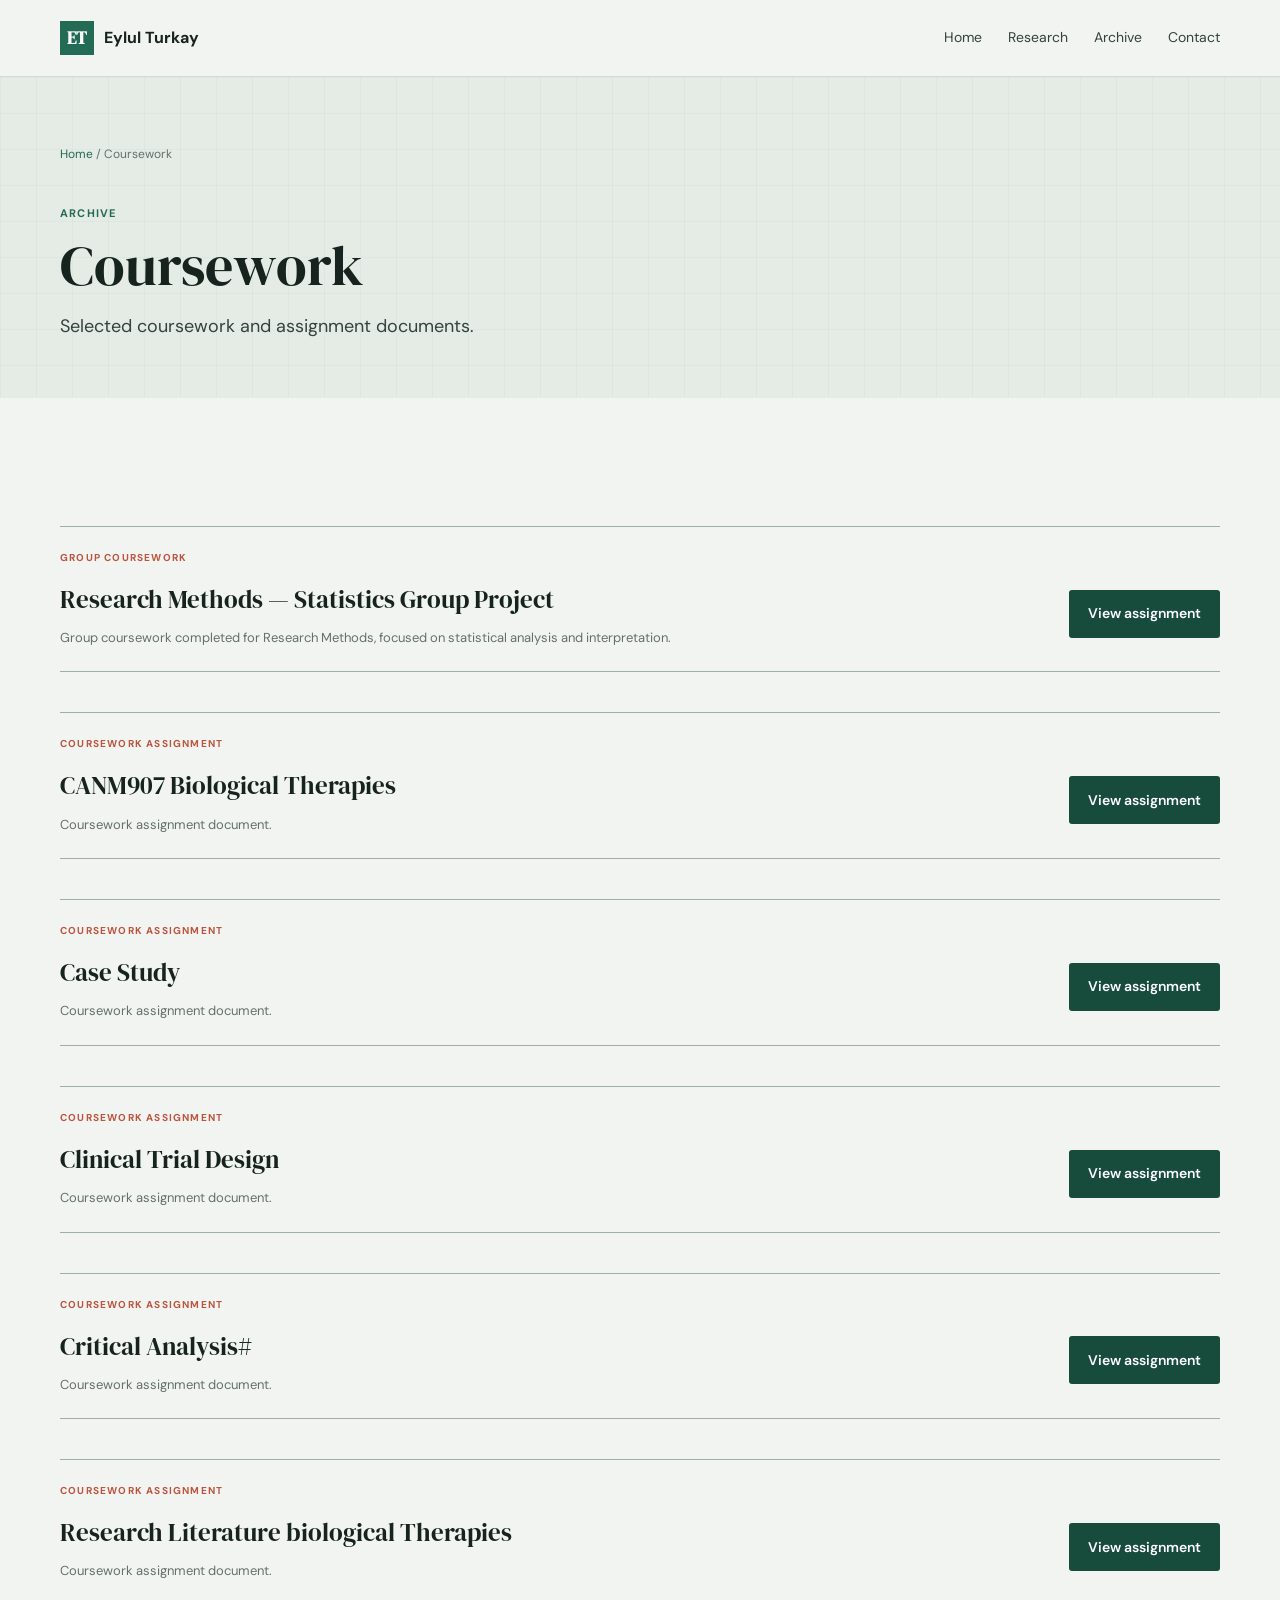
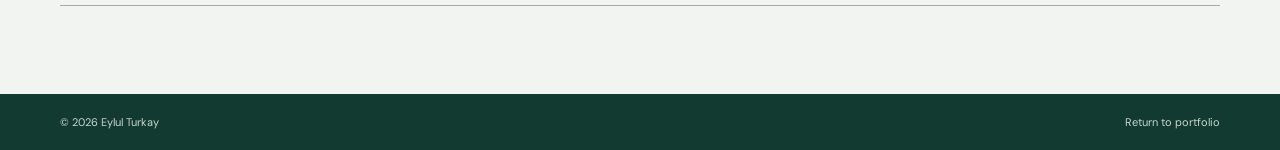
==== archive.html @ 5be45c77 "Add archive page and research methods coursework" ====
<!DOCTYPE html>
<html lang="en">
<head>
	<meta charset="UTF-8" />
	<meta name="viewport" content="width=device-width, initial-scale=1.0" />
	<meta name="description" content="Coursework archive for Eylul Turkay." />
	<meta name="theme-color" content="#edf2ee" />
	<title>Coursework Archive | Eylul Turkay</title>

	<link rel="preconnect" href="https://fonts.googleapis.com" />
	<link rel="preconnect" href="https://fonts.gstatic.com" crossorigin />
	<link
		href="https://fonts.googleapis.com/css2?family=DM+Sans:wght@400;500;600;700&family=DM+Serif+Display&display=swap"
		rel="stylesheet"
	/>

	<link rel="stylesheet" href="styles.css" />
</head>

<body>
	<header class="site-header">
		<div class="container nav-wrapper">
			<a class="brand" href="index.html#top"><span class="brand-mark" aria-hidden="true">ET</span><span>Eylul Turkay</span></a>

			<button class="menu-toggle" id="menuToggle" aria-label="Open navigation" aria-expanded="false" aria-controls="mainNav">
				<span></span>
				<span></span>
				<span></span>
			</button>

			<nav class="nav" id="mainNav" aria-label="Main navigation">
				<a href="index.html#top">Home</a>
				<a href="index.html#research">Research</a>
				<a href="archive.html" aria-current="page">Archive</a>
				<a href="index.html#contact">Contact</a>
			</nav>
		</div>
	</header>

	<main id="top">
		<section class="detail-hero">
			<div class="container">
				<p class="breadcrumb"><a href="index.html">Home</a> / Coursework</p>
				<p class="section-label">ARCHIVE</p>
				<h1>Coursework</h1>
				<p class="detail-lead">Selected coursework and assignment documents.</p>
			</div>
		</section>

		<section class="section" aria-label="Coursework assignments">
			<div class="container">
				<article class="publication-entry">
					<p class="publication-type">GROUP COURSEWORK</p>
					<div class="publication-detail">
						<div>
							<h3>Research Methods — Statistics Group Project</h3>
							<p>Group coursework completed for Research Methods, focused on statistical analysis and interpretation.</p>
						</div>
						<a class="button button-primary" href="files/assignments/_CANM937_137%20(DL)%20Research%20Methods.%20Statistics%20Project%20Group.docx">View assignment</a>
					</div>
				</article>

				<article class="publication-entry">
					<p class="publication-type">COURSEWORK ASSIGNMENT</p>
					<div class="publication-detail">
						<div>
							<h3>CANM907 Biological Therapies</h3>
							<p>Coursework assignment document.</p>
						</div>
						<a class="button button-primary" href="files/assignments/CANM907Biological%20Therapies.docx">View assignment</a>
					</div>
				</article>

				<article class="publication-entry">
					<p class="publication-type">COURSEWORK ASSIGNMENT</p>
					<div class="publication-detail">
						<div>
							<h3>Case Study</h3>
							<p>Coursework assignment document.</p>
						</div>
						<a class="button button-primary" href="files/assignments/Case%20Study.docx">View assignment</a>
					</div>
				</article>

				<article class="publication-entry">
					<p class="publication-type">COURSEWORK ASSIGNMENT</p>
					<div class="publication-detail">
						<div>
							<h3>Clinical Trial Design</h3>
							<p>Coursework assignment document.</p>
						</div>
						<a class="button button-primary" href="files/assignments/Clinical%20Trial%20Design.docx">View assignment</a>
					</div>
				</article>

				<article class="publication-entry">
					<p class="publication-type">COURSEWORK ASSIGNMENT</p>
					<div class="publication-detail">
						<div>
							<h3>Critical Analysis#</h3>
							<p>Coursework assignment document.</p>
						</div>
						<a class="button button-primary" href="files/assignments/Critical%20Analysis%23.docx">View assignment</a>
					</div>
				</article>

				<article class="publication-entry">
					<p class="publication-type">COURSEWORK ASSIGNMENT</p>
					<div class="publication-detail">
						<div>
							<h3>Research Literature biological Therapies</h3>
							<p>Coursework assignment document.</p>
						</div>
						<a class="button button-primary" href="files/assignments/Research%20Literature%20biological%20Therapies.docx">View assignment</a>
					</div>
				</article>
			</div>
		</section>
	</main>

	<footer class="footer">
		<div class="container footer-inner">
			<span>© <span id="year"></span> Eylul Turkay</span>
			<span><a href="index.html">Return to portfolio</a></span>
		</div>
	</footer>

	<script src="script.js"></script>
</body>
</html>
---- styles.css ----
:root {
	--paper: #f1f4f0;
	--paper-deep: #e5ebe5;
	--white: #fbfcf9;
	--ink: #17231f;
	--ink-soft: #34433d;
	--muted: #64716b;
	--line: #d4ddd5;
	--green: #236b55;
	--green-dark: #174c3d;
	--green-pale: #e0eee7;
	--coral: #bd543f;
	--max-width: 1160px;
}

* { box-sizing: border-box; }
html { scroll-behavior: smooth; scroll-padding-top: 88px; }
body {
	margin: 0;
	background: var(--paper);
	color: var(--ink);
	font-family: "DM Sans", sans-serif;
	font-size: 16px;
	line-height: 1.65;
}
a { color: inherit; text-decoration: none; }
button, a { -webkit-tap-highlight-color: transparent; }
button:focus-visible, a:focus-visible { outline: 3px solid var(--coral); outline-offset: 4px; }
.container { width: min(var(--max-width), calc(100% - 48px)); margin: 0 auto; }

.site-header {
	position: sticky;
	top: 0;
	z-index: 10;
	background: rgba(241, 244, 240, 0.96);
	border-bottom: 1px solid var(--line);
}
.nav-wrapper { min-height: 76px; display: flex; align-items: center; justify-content: space-between; gap: 32px; }
.brand { display: inline-flex; align-items: center; gap: 10px; font-weight: 700; letter-spacing: 0; }
.brand-mark { display: grid; width: 34px; aspect-ratio: 1; place-items: center; background: var(--green); color: var(--white); font-family: "DM Serif Display", serif; font-size: 17px; }
.nav { display: flex; align-items: center; gap: 26px; }
.nav a { color: var(--ink-soft); font-size: 14px; transition: color 160ms ease; }
.nav a:hover { color: var(--green); }
.menu-toggle { display: none; }

.hero {
	position: relative;
	overflow: hidden;
	background-color: var(--paper-deep);
	background-image: linear-gradient(rgba(35, 107, 85, 0.045) 1px, transparent 1px), linear-gradient(90deg, rgba(35, 107, 85, 0.045) 1px, transparent 1px);
	background-size: 36px 36px;
	border-bottom: 1px solid var(--line);
}
.hero-layout { min-height: 590px; display: grid; grid-template-columns: minmax(0, 1.05fr) minmax(360px, 0.95fr); align-items: center; gap: 64px; padding-top: 72px; padding-bottom: 72px; }
.eyebrow, .section-label, .project-type, .experience-kicker, .publication-type {
	margin: 0;
	color: var(--green);
	font-size: 11px;
	font-weight: 700;
	letter-spacing: 1.2px;
	line-height: 1.5;
}
.eyebrow span { color: var(--coral); padding: 0 4px; }
.hero h1, .section h2, .detail-hero h1 {
	font-family: "DM Serif Display", Georgia, serif;
	font-weight: 400;
	letter-spacing: 0;
	line-height: 1.05;
}
.hero h1 { max-width: 640px; margin: 22px 0 20px; font-size: 64px; }
.hero h1 em { color: var(--green); font-style: normal; }
.hero-text { max-width: 560px; margin: 0; color: var(--ink-soft); font-size: 18px; line-height: 1.6; }
.hero-actions { display: flex; flex-wrap: wrap; gap: 12px; margin-top: 30px; }
.button { min-height: 48px; display: inline-flex; align-items: center; justify-content: center; gap: 12px; padding: 0 18px; border: 1px solid transparent; border-radius: 3px; font-size: 14px; font-weight: 600; transition: background 160ms ease, color 160ms ease, border-color 160ms ease; }
.button-primary { background: var(--green-dark); color: white; }
.button-primary:hover { background: var(--green); }
.button-outline { border-color: #aab8ae; background: rgba(251, 252, 249, 0.45); }
.button-outline:hover { border-color: var(--green); color: var(--green); }
.hero-note { max-width: 470px; margin: 22px 0 0; color: var(--muted); font-size: 12px; }

.trajectory-figure { align-self: center; margin: 0; padding: 24px 24px 18px; background: rgba(251, 252, 249, 0.78); border: 1px solid #cbd7ce; }
.figure-heading { display: flex; justify-content: space-between; gap: 16px; color: var(--muted); font-size: 10px; font-weight: 700; letter-spacing: 1px; }
.figure-number { color: var(--coral); }
.trajectory-track { position: relative; display: grid; grid-template-columns: repeat(4, minmax(0, 1fr)); gap: 8px; margin: 58px 0 42px; }
.trajectory-track::before { position: absolute; top: 13px; right: 8%; left: 8%; height: 1px; background: #aabbb0; content: ""; }
.trajectory-step { position: relative; display: flex; flex-direction: column; align-items: center; gap: 12px; text-align: center; }
.step-marker { z-index: 1; display: grid; width: 28px; aspect-ratio: 1; place-items: center; border: 1px solid #90a599; border-radius: 50%; background: var(--white); color: var(--ink-soft); font-size: 9px; font-weight: 700; }
.trajectory-step-emphasis .step-marker { border-color: var(--coral); background: var(--coral); color: white; box-shadow: 0 0 0 6px rgba(189, 84, 63, 0.12); }
.step-name { color: var(--ink-soft); font-size: 11px; font-weight: 600; }
.pressure-band { display: grid; grid-template-columns: auto 1fr; align-items: center; gap: 12px; padding-top: 15px; border-top: 1px solid var(--line); }
.pressure-band > span:first-child { color: var(--coral); font-size: 9px; font-weight: 700; letter-spacing: 0.8px; }
.pressure-line { position: relative; height: 1px; background: var(--coral); }
.pressure-line::after { position: absolute; top: -3px; right: 0; width: 7px; height: 7px; border-radius: 50%; background: var(--coral); content: ""; }
.pressure-state { grid-column: 2; justify-self: end; color: var(--muted); font-size: 11px; }
.trajectory-figure figcaption { margin-top: 16px; color: var(--muted); font-size: 11px; }

.section { padding: 88px 0; }
.section-alt { background: var(--paper-deep); }
.two-column { display: grid; grid-template-columns: minmax(0, 0.9fr) minmax(0, 1.1fr); gap: 88px; align-items: start; }
.section h2 { max-width: 680px; margin: 14px 0 0; font-size: 44px; }
.section-copy { color: var(--ink-soft); font-size: 15px; }
.section-copy p { margin: 0 0 16px; }
.section-heading { display: flex; align-items: end; justify-content: space-between; gap: 32px; }
.section-heading h2 { max-width: 600px; }
.section-intro { max-width: 370px; margin: 0 0 5px; color: var(--muted); font-size: 14px; }

.project-section { background: var(--ink); color: var(--white); }
.project-section .section-label { color: #95c8af; }
.project-section .section-intro { color: #b1bdb6; }
.project-grid { display: grid; grid-template-columns: repeat(2, minmax(0, 1fr)); gap: 1px; margin-top: 42px; background: #3a4943; border: 1px solid #3a4943; }
.project-card { min-width: 0; padding: 28px; background: #1d2a25; }
.project-card-featured { background: #22362e; }
.project-type { display: flex; justify-content: space-between; gap: 12px; color: #a8cdb8; font-size: 10px; }
.project-type span { color: #aab8b0; white-space: nowrap; }
.project-card h3 { margin: 18px 0 10px; font-family: "DM Serif Display", Georgia, serif; font-size: 25px; font-weight: 400; line-height: 1.2; }
.project-card h3 a:hover, .text-link:hover { color: #a8d6bd; }
.project-card h3 a span { color: #9cc9b0; font-family: "DM Sans", sans-serif; font-size: 15px; }
.project-summary { min-height: 72px; margin: 0; color: #c1cbc4; font-size: 13px; line-height: 1.6; }
.tag-list { display: flex; flex-wrap: wrap; gap: 7px; margin: 18px 0 0; padding: 0; list-style: none; }
.tag-list li { padding: 4px 9px; border: 1px solid #52665a; color: #d8e2db; font-size: 10px; line-height: 1.4; }
.evidence-lines { display: grid; gap: 10px; margin-top: 20px; padding-top: 16px; border-top: 1px solid #405148; }
.evidence-lines p { display: grid; grid-template-columns: 24px 1fr; gap: 8px; margin: 0; color: #c1cbc4; font-size: 11px; line-height: 1.5; }
.evidence-lines p > span { color: #9cc9b0; font-size: 9px; font-weight: 700; }
.evidence-lines strong { color: white; }
.text-link { display: inline-flex; align-items: center; gap: 10px; margin-top: 17px; color: #a8d6bd; font-size: 12px; font-weight: 700; }

.experience-list { margin-top: 44px; border-top: 1px solid var(--line); }
.experience-item { display: grid; grid-template-columns: 42px minmax(190px, 0.8fr) minmax(0, 1.2fr); gap: 24px; align-items: start; padding: 25px 0; border-bottom: 1px solid var(--line); }
.experience-index { margin: 0; color: var(--coral); font-size: 11px; font-weight: 700; }
.experience-kicker { color: var(--muted); font-size: 9px; }
.experience-item h3 { margin: 5px 0 0; font-size: 17px; }
.experience-item > p:last-child { max-width: 520px; margin: 0; color: var(--ink-soft); font-size: 13px; }

.skills-section { background: var(--paper-deep); }
.skills-grid { display: grid; grid-template-columns: repeat(2, minmax(0, 1fr)); gap: 28px 54px; margin-top: 42px; }
.skill-block { padding-top: 16px; border-top: 1px solid #bdc9bf; }
.skill-block h3 { margin: 0; font-size: 14px; }
.skill-block .tag-list { margin-top: 12px; }
.skill-block .tag-list li { border-color: #c5d1c7; background: rgba(251, 252, 249, 0.65); color: var(--ink-soft); font-size: 11px; }

.publication-entry { margin-top: 40px; padding: 23px 0; border-top: 1px solid #9eafa3; border-bottom: 1px solid #9eafa3; }
.publication-type { color: var(--coral); font-size: 10px; }
.publication-detail { display: flex; align-items: center; justify-content: space-between; gap: 28px; margin-top: 14px; }
.publication-detail h3 { margin: 0; font-family: "DM Serif Display", Georgia, serif; font-size: 25px; font-weight: 400; }
.publication-detail p { margin: 7px 0 0; color: var(--muted); font-size: 13px; }
.publication-detail .text-link { flex-shrink: 0; margin: 0; color: var(--green); }
.publication-detail .text-link:hover { color: var(--coral); }

.contact-section { padding: 68px 0; background: var(--green-dark); color: white; }
.contact-layout { display: flex; align-items: center; justify-content: space-between; gap: 32px; }
.contact-section .section-label { color: #b0d7c2; }
.contact-section h2 { margin-top: 10px; font-size: 36px; }
.contact-links { display: flex; flex-direction: column; align-items: flex-start; gap: 8px; color: #d3e1d8; font-size: 13px; }
.contact-links a { color: white; font-weight: 700; text-decoration: underline; text-decoration-color: #89b9a0; text-underline-offset: 4px; }
.footer { padding: 19px 0; background: #123a30; color: #c7d8ce; font-size: 11px; }
.footer-inner { display: flex; justify-content: space-between; gap: 16px; }

.detail-hero { padding: 68px 0 56px; background-color: var(--paper-deep); background-image: linear-gradient(rgba(35, 107, 85, 0.04) 1px, transparent 1px), linear-gradient(90deg, rgba(35, 107, 85, 0.04) 1px, transparent 1px); background-size: 36px 36px; }
.breadcrumb { margin: 0 0 40px; color: var(--muted); font-size: 12px; }
.breadcrumb a { color: var(--green); }
.detail-hero h1 { max-width: 800px; margin: 16px 0; font-size: 56px; }
.detail-lead { max-width: 720px; margin: 0; color: var(--ink-soft); font-size: 18px; }
.detail-meta { display: flex; flex-wrap: wrap; gap: 9px 26px; margin-top: 26px; color: var(--muted); font-size: 12px; }
.detail-layout { display: grid; grid-template-columns: minmax(0, 1fr) 280px; gap: 80px; align-items: start; }
.detail-content h2 { margin: 0 0 12px; font-family: "DM Serif Display", Georgia, serif; font-size: 28px; font-weight: 400; }
.detail-content p { max-width: 700px; color: var(--ink-soft); font-size: 14px; }
.detail-content section + section { margin-top: 42px; }
.detail-content .tag-list li { border-color: #c5d1c7; background: var(--white); color: var(--ink-soft); font-size: 11px; }
.detail-sidebar { position: sticky; top: 104px; padding: 22px; background: var(--white); border: 1px solid var(--line); }
.detail-sidebar h2 { margin: 0 0 15px; font-size: 11px; color: var(--green); letter-spacing: 1px; }
.detail-sidebar dl { margin: 0; }
.detail-sidebar dt { margin-top: 13px; color: var(--muted); font-size: 10px; text-transform: uppercase; letter-spacing: 0.7px; }
.detail-sidebar dd { margin: 3px 0 0; font-size: 13px; font-weight: 600; }
.caution-note { margin-top: 14px; padding: 17px 19px; border-left: 3px solid var(--coral); background: #f8eae5; color: var(--ink-soft); font-size: 13px; }
.detail-back { display: inline-flex; margin-top: 34px; color: var(--green); font-size: 13px; font-weight: 700; }

@media (max-width: 900px) {
	.hero-layout { grid-template-columns: minmax(0, 1fr) minmax(300px, 0.85fr); gap: 32px; }
	.hero h1 { font-size: 52px; }
	.two-column { gap: 44px; }
	.detail-layout { grid-template-columns: minmax(0, 1fr) 240px; gap: 36px; }
}
@media (max-width: 720px) {
	.container { width: min(var(--max-width), calc(100% - 36px)); }
	.nav-wrapper { min-height: 66px; }
	.menu-toggle { display: flex; width: 42px; height: 42px; flex-direction: column; align-items: center; justify-content: center; gap: 5px; border: 1px solid var(--line); background: transparent; cursor: pointer; }
	.menu-toggle span { width: 17px; height: 1px; background: var(--ink); }
	.nav { position: absolute; top: 65px; right: 0; left: 0; display: none; flex-direction: column; align-items: stretch; gap: 0; padding: 8px 18px 15px; background: var(--paper); border-bottom: 1px solid var(--line); }
	.nav.active { display: flex; }
	.nav a { padding: 11px 0; border-bottom: 1px solid var(--line); }
	.nav a:last-child { border-bottom: 0; }
	.hero-layout { min-height: unset; grid-template-columns: 1fr; gap: 42px; padding-top: 58px; padding-bottom: 48px; }
	.hero h1 { max-width: 560px; margin-top: 17px; font-size: 48px; }
	.hero-text { font-size: 16px; }
	.trajectory-figure { padding: 20px 16px 15px; }
	.trajectory-track { margin: 45px 0 34px; }
	.step-name { font-size: 10px; }
	.section { padding: 64px 0; }
	.two-column { grid-template-columns: 1fr; gap: 22px; }
	.section h2 { font-size: 36px; }
	.section-heading { align-items: flex-start; flex-direction: column; gap: 13px; }
	.section-intro { max-width: 510px; }
	.project-grid { grid-template-columns: 1fr; margin-top: 30px; }
	.project-card { padding: 23px 20px; }
	.project-summary { min-height: 0; }
	.experience-item { grid-template-columns: 28px 1fr; gap: 7px 14px; }
	.experience-item > p:last-child { grid-column: 2; }
	.skills-grid { grid-template-columns: 1fr; gap: 25px; margin-top: 30px; }
	.publication-detail { align-items: flex-start; flex-direction: column; gap: 12px; }
	.contact-layout { align-items: flex-start; flex-direction: column; }
	.contact-section h2 { font-size: 31px; }
	.footer-inner { flex-direction: column; gap: 4px; }
	.detail-hero { padding: 44px 0 40px; }
	.breadcrumb { margin-bottom: 28px; }
	.detail-hero h1 { font-size: 43px; }
	.detail-lead { font-size: 16px; }
	.detail-layout { grid-template-columns: 1fr; gap: 34px; }
	.detail-sidebar { position: static; grid-row: 1; }
}
@media (max-width: 380px) {
	.hero h1 { font-size: 41px; }
	.hero-actions { align-items: stretch; flex-direction: column; }
	.button { width: 100%; }
	.trajectory-track { gap: 3px; }
	.step-name { font-size: 9px; }
}
@media (prefers-reduced-motion: reduce) {
	html { scroll-behavior: auto; }
	*, *::before, *::after { transition-duration: 0.01ms !important; animation-duration: 0.01ms !important; }
}
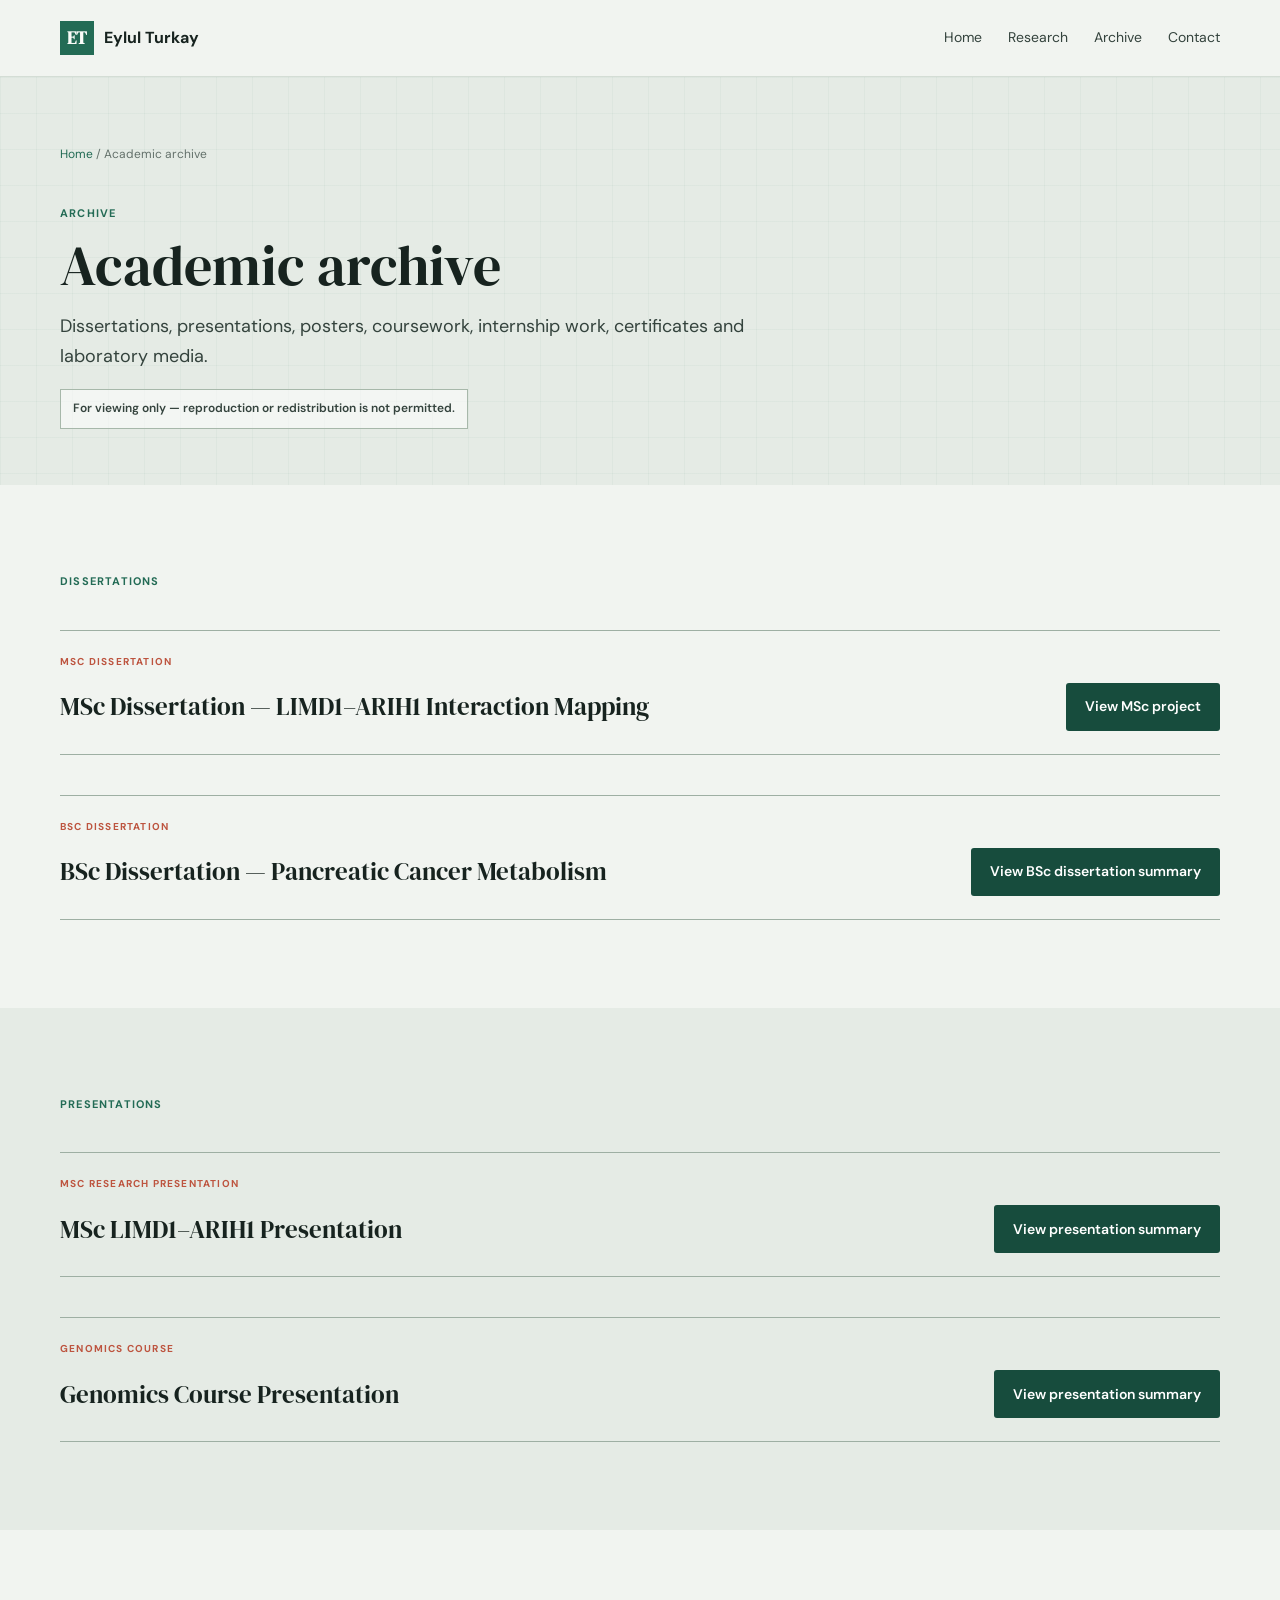
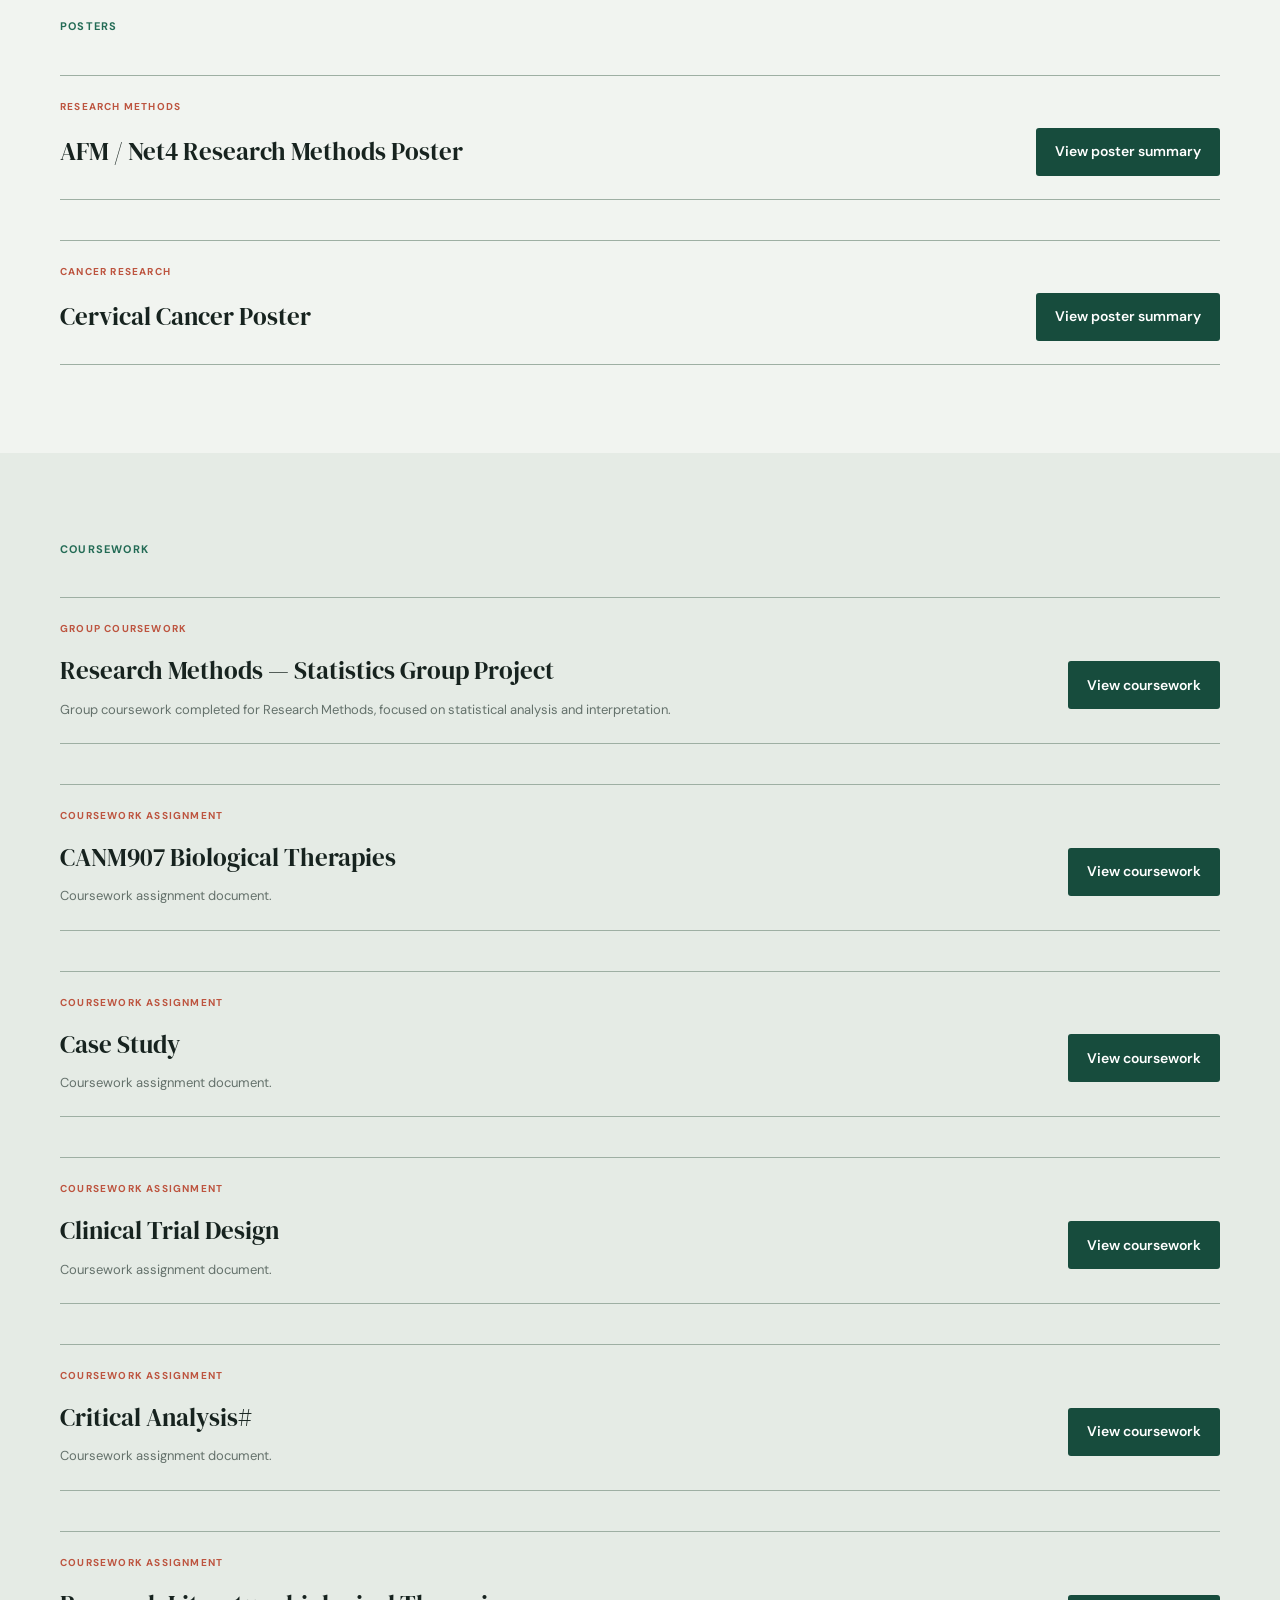
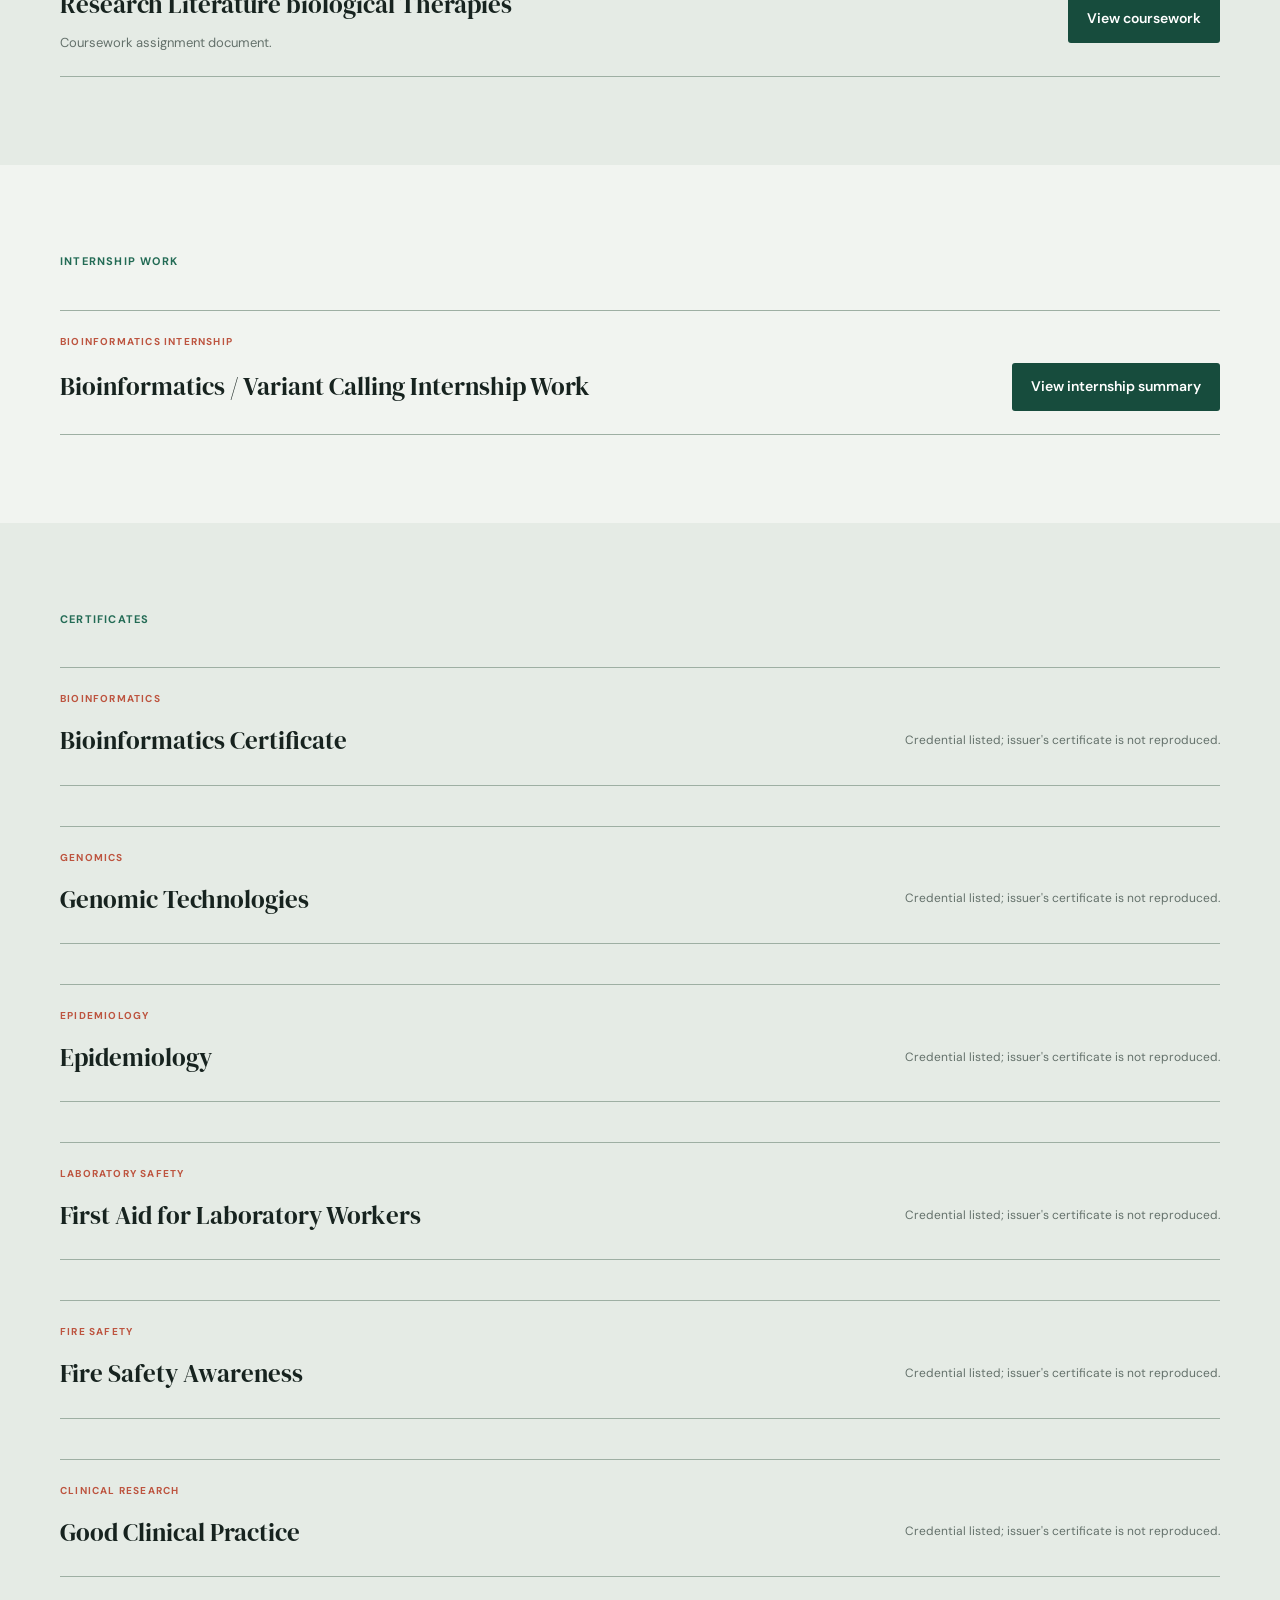
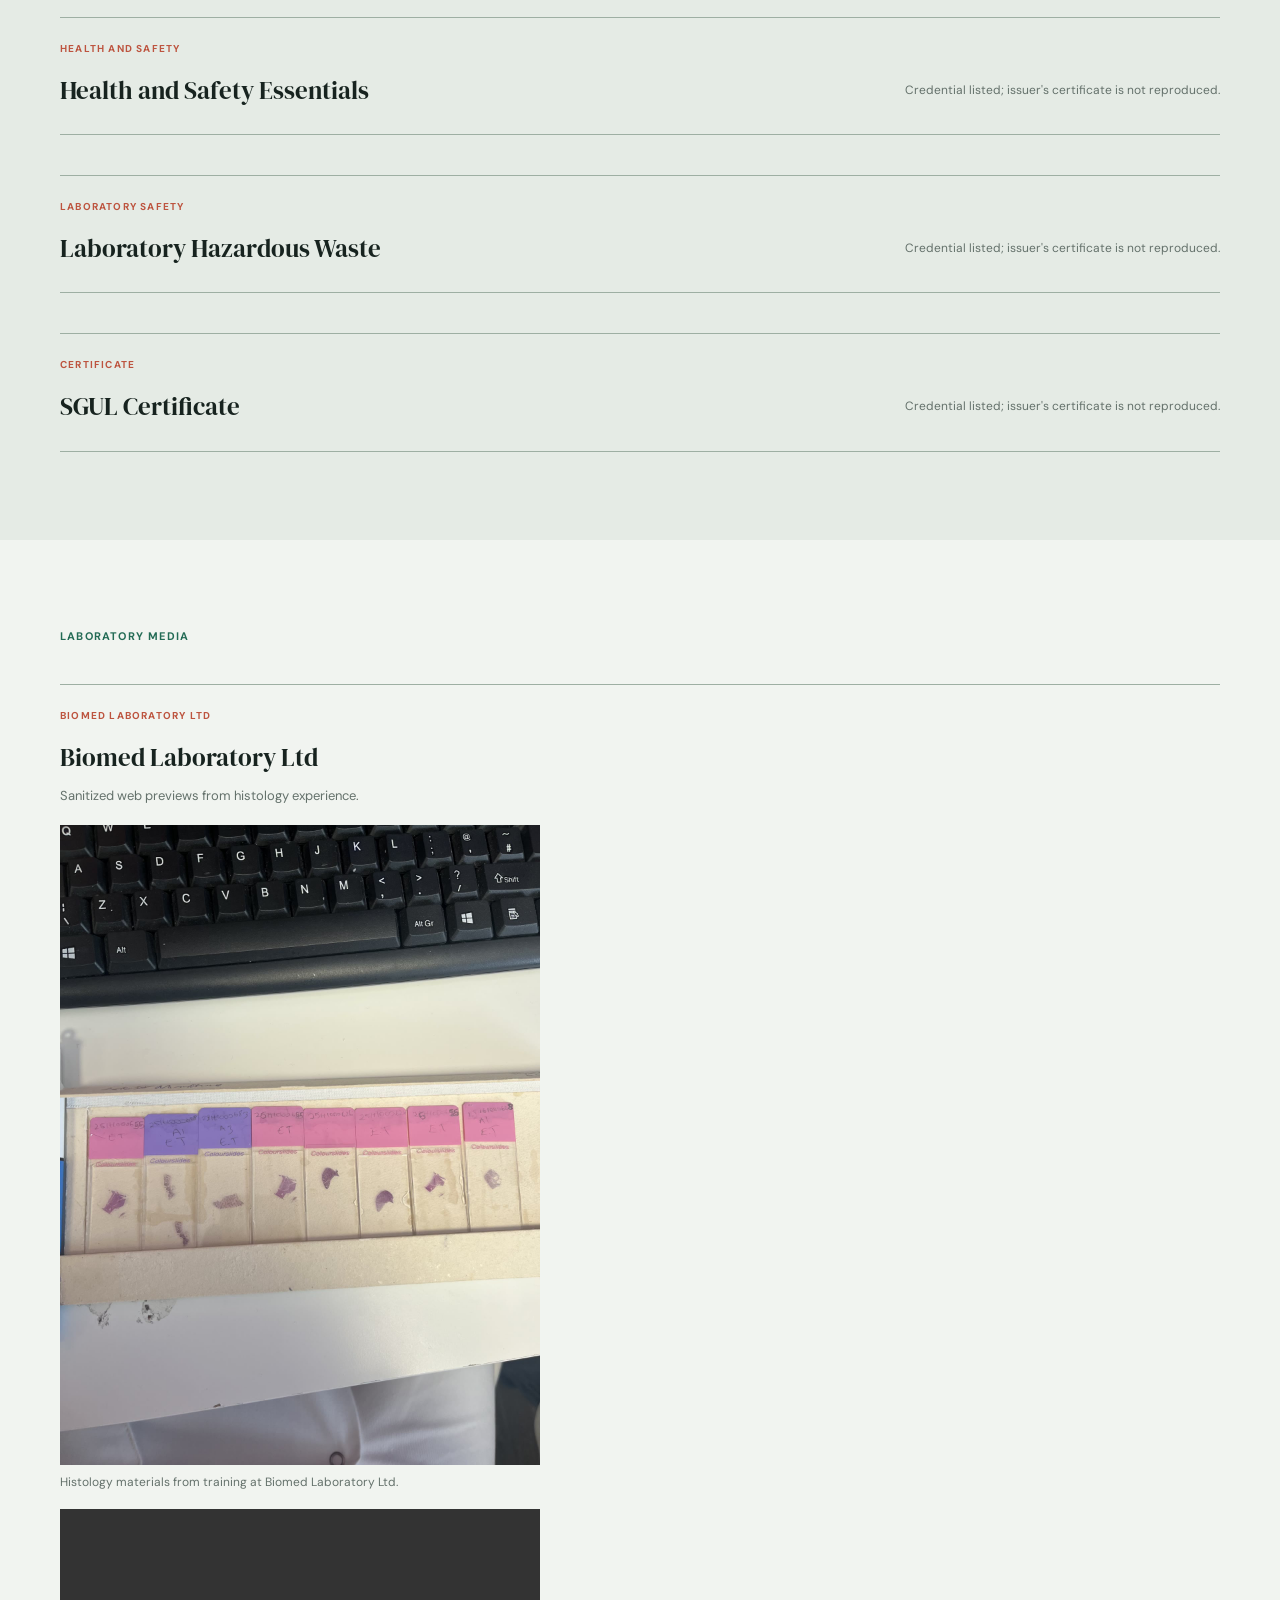
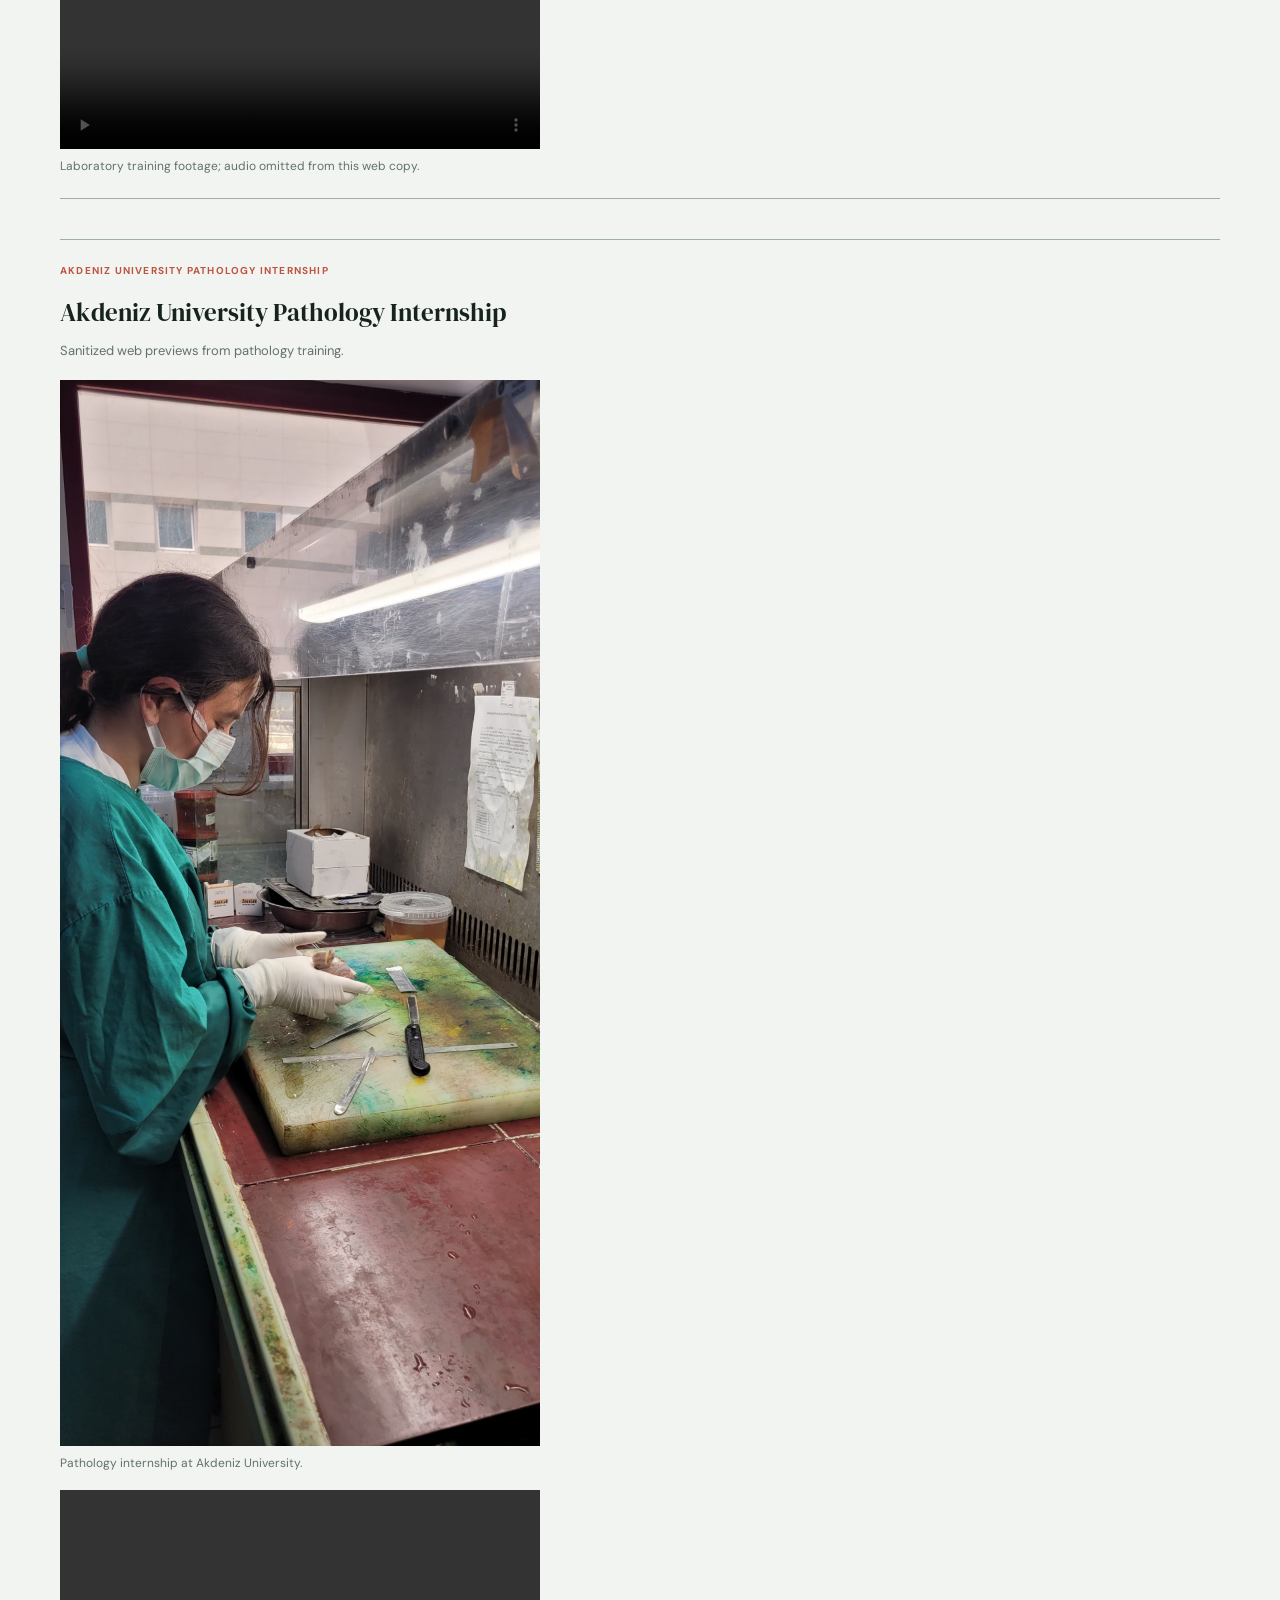
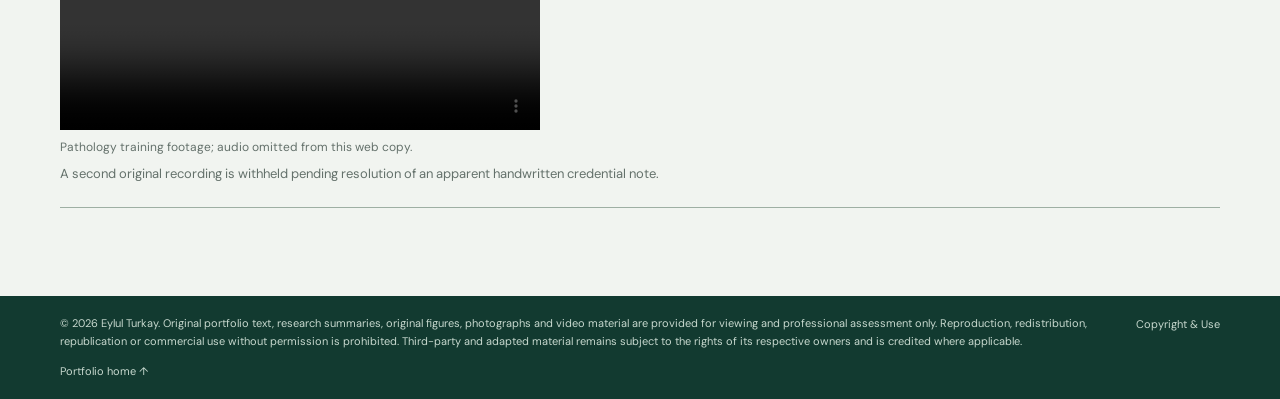
==== commit f7b231e9: "Publish refined research portfolio with protected source assets Co-authored-by: Copilot <223556219+C" ====
--- a/archive.html
+++ b/archive.html
@@ -3,9 +3,9 @@
 <head>
 	<meta charset="UTF-8" />
 	<meta name="viewport" content="width=device-width, initial-scale=1.0" />
-	<meta name="description" content="Coursework archive for Eylul Turkay." />
+	<meta name="description" content="Academic archive of dissertations, presentations, posters, coursework, internship work, certificates and laboratory media for Eylul Turkay." />
 	<meta name="theme-color" content="#edf2ee" />
-	<title>Coursework Archive | Eylul Turkay</title>
+	<title>Academic Archive | Eylul Turkay</title>
 
 	<link rel="preconnect" href="https://fonts.googleapis.com" />
 	<link rel="preconnect" href="https://fonts.gstatic.com" crossorigin />
@@ -40,15 +40,77 @@
 	<main id="top">
 		<section class="detail-hero">
 			<div class="container">
-				<p class="breadcrumb"><a href="index.html">Home</a> / Coursework</p>
+				<p class="breadcrumb"><a href="index.html">Home</a> / Academic archive</p>
 				<p class="section-label">ARCHIVE</p>
-				<h1>Coursework</h1>
-				<p class="detail-lead">Selected coursework and assignment documents.</p>
-			</div>
-		</section>
-
-		<section class="section" aria-label="Coursework assignments">
-			<div class="container">
+				<h1>Academic archive</h1>
+				<p class="detail-lead">Dissertations, presentations, posters, coursework, internship work, certificates and laboratory media.</p>
+				<div class="viewing-notice">For viewing only — reproduction or redistribution is not permitted.</div>
+			</div>
+		</section>
+
+		<section class="section" aria-label="Dissertations">
+			<div class="container">
+				<p class="section-label">DISSERTATIONS</p>
+				<article class="publication-entry">
+					<p class="publication-type">MSC DISSERTATION</p>
+					<div class="publication-detail">
+						<div><h3>MSc Dissertation — LIMD1–ARIH1 Interaction Mapping</h3></div>
+						<a class="button button-primary" href="projects/limd1-arih1.html">View MSc project</a>
+					</div>
+				</article>
+				<article class="publication-entry">
+					<p class="publication-type">BSC DISSERTATION</p>
+					<div class="publication-detail">
+						<div><h3>BSc Dissertation — Pancreatic Cancer Metabolism</h3></div>
+						<a class="button button-primary" href="projects/pancreatic-cancer-metabolism.html">View BSc dissertation summary</a>
+					</div>
+				</article>
+			</div>
+		</section>
+
+		<section class="section section-alt" aria-label="Presentations">
+			<div class="container">
+				<p class="section-label">PRESENTATIONS</p>
+				<article class="publication-entry">
+					<p class="publication-type">MSC RESEARCH PRESENTATION</p>
+					<div class="publication-detail">
+						<div><h3>MSc LIMD1–ARIH1 Presentation</h3></div>
+						<a class="button button-primary" href="projects/limd1-arih1.html#presentation">View presentation summary</a>
+					</div>
+				</article>
+				<article class="publication-entry">
+					<p class="publication-type">GENOMICS COURSE</p>
+					<div class="publication-detail">
+						<div><h3>Genomics Course Presentation</h3></div>
+						<a class="button button-primary" href="projects/genomics-approaches.html">View presentation summary</a>
+					</div>
+				</article>
+			</div>
+		</section>
+
+		<section class="section" aria-label="Posters">
+			<div class="container">
+				<p class="section-label">POSTERS</p>
+				<article class="publication-entry">
+					<p class="publication-type">RESEARCH METHODS</p>
+					<div class="publication-detail">
+						<div><h3>AFM / Net4 Research Methods Poster</h3></div>
+						<a class="button button-primary" href="projects/posters.html#afm-net4">View poster summary</a>
+					</div>
+				</article>
+				<article class="publication-entry">
+					<p class="publication-type">CANCER RESEARCH</p>
+					<div class="publication-detail">
+						<div><h3>Cervical Cancer Poster</h3></div>
+						<a class="button button-primary" href="projects/posters.html#cervical-cancer">View poster summary</a>
+					</div>
+				</article>
+			</div>
+		</section>
+
+		<section class="section section-alt" aria-label="Coursework">
+			<div class="container">
+				<p class="section-label">COURSEWORK</p>
 				<article class="publication-entry">
 					<p class="publication-type">GROUP COURSEWORK</p>
 					<div class="publication-detail">
@@ -56,62 +118,165 @@
 							<h3>Research Methods — Statistics Group Project</h3>
 							<p>Group coursework completed for Research Methods, focused on statistical analysis and interpretation.</p>
 						</div>
-						<a class="button button-primary" href="files/assignments/_CANM937_137%20(DL)%20Research%20Methods.%20Statistics%20Project%20Group.docx">View assignment</a>
-					</div>
-				</article>
-
-				<article class="publication-entry">
-					<p class="publication-type">COURSEWORK ASSIGNMENT</p>
+						<a class="button button-primary" href="projects/coursework.html#research-methods">View coursework</a>
+					</div>
+				</article>
+				<article class="publication-entry">
+					<p class="publication-type">COURSEWORK ASSIGNMENT</p>
+					<div class="publication-detail">
+						<div><h3>CANM907 Biological Therapies</h3><p>Coursework assignment document.</p></div>
+						<a class="button button-primary" href="projects/coursework.html#biological-therapies">View coursework</a>
+					</div>
+				</article>
+				<article class="publication-entry">
+					<p class="publication-type">COURSEWORK ASSIGNMENT</p>
+					<div class="publication-detail">
+						<div><h3>Case Study</h3><p>Coursework assignment document.</p></div>
+						<a class="button button-primary" href="projects/coursework.html#case-study">View coursework</a>
+					</div>
+				</article>
+				<article class="publication-entry">
+					<p class="publication-type">COURSEWORK ASSIGNMENT</p>
+					<div class="publication-detail">
+						<div><h3>Clinical Trial Design</h3><p>Coursework assignment document.</p></div>
+						<a class="button button-primary" href="projects/coursework.html#clinical-trial-design">View coursework</a>
+					</div>
+				</article>
+				<article class="publication-entry">
+					<p class="publication-type">COURSEWORK ASSIGNMENT</p>
+					<div class="publication-detail">
+						<div><h3>Critical Analysis#</h3><p>Coursework assignment document.</p></div>
+						<a class="button button-primary" href="projects/coursework.html#critical-analysis">View coursework</a>
+					</div>
+				</article>
+				<article class="publication-entry">
+					<p class="publication-type">COURSEWORK ASSIGNMENT</p>
+					<div class="publication-detail">
+						<div><h3>Research Literature biological Therapies</h3><p>Coursework assignment document.</p></div>
+						<a class="button button-primary" href="projects/coursework.html#research-literature">View coursework</a>
+					</div>
+				</article>
+			</div>
+		</section>
+
+		<section class="section" aria-label="Internship work">
+			<div class="container">
+				<p class="section-label">INTERNSHIP WORK</p>
+				<article class="publication-entry">
+					<p class="publication-type">BIOINFORMATICS INTERNSHIP</p>
+					<div class="publication-detail">
+						<div><h3>Bioinformatics / Variant Calling Internship Work</h3></div>
+						<a class="button button-primary" href="projects/variant-calling-internship.html">View internship summary</a>
+					</div>
+				</article>
+			</div>
+		</section>
+
+		<section class="section section-alt" aria-label="Certificates">
+			<div class="container">
+				<p class="section-label">CERTIFICATES</p>
+				<article class="publication-entry">
+					<p class="publication-type">BIOINFORMATICS</p>
+					<div class="publication-detail">
+						<div><h3>Bioinformatics Certificate</h3></div>
+						<span class="archive-note">Credential listed; issuer's certificate is not reproduced.</span>
+					</div>
+				</article>
+				<article class="publication-entry">
+					<p class="publication-type">GENOMICS</p>
+					<div class="publication-detail">
+						<div><h3>Genomic Technologies</h3></div>
+						<span class="archive-note">Credential listed; issuer's certificate is not reproduced.</span>
+					</div>
+				</article>
+				<article class="publication-entry">
+					<p class="publication-type">EPIDEMIOLOGY</p>
+					<div class="publication-detail">
+						<div><h3>Epidemiology</h3></div>
+						<span class="archive-note">Credential listed; issuer's certificate is not reproduced.</span>
+					</div>
+				</article>
+				<article class="publication-entry">
+					<p class="publication-type">LABORATORY SAFETY</p>
+					<div class="publication-detail">
+						<div><h3>First Aid for Laboratory Workers</h3></div>
+						<span class="archive-note">Credential listed; issuer's certificate is not reproduced.</span>
+					</div>
+				</article>
+				<article class="publication-entry">
+					<p class="publication-type">FIRE SAFETY</p>
+					<div class="publication-detail">
+						<div><h3>Fire Safety Awareness</h3></div>
+						<span class="archive-note">Credential listed; issuer's certificate is not reproduced.</span>
+					</div>
+				</article>
+				<article class="publication-entry">
+					<p class="publication-type">CLINICAL RESEARCH</p>
+					<div class="publication-detail">
+						<div><h3>Good Clinical Practice</h3></div>
+						<span class="archive-note">Credential listed; issuer's certificate is not reproduced.</span>
+					</div>
+				</article>
+				<article class="publication-entry">
+					<p class="publication-type">HEALTH AND SAFETY</p>
+					<div class="publication-detail">
+						<div><h3>Health and Safety Essentials</h3></div>
+						<span class="archive-note">Credential listed; issuer's certificate is not reproduced.</span>
+					</div>
+				</article>
+				<article class="publication-entry">
+					<p class="publication-type">LABORATORY SAFETY</p>
+					<div class="publication-detail">
+						<div><h3>Laboratory Hazardous Waste</h3></div>
+						<span class="archive-note">Credential listed; issuer's certificate is not reproduced.</span>
+					</div>
+				</article>
+				<article class="publication-entry">
+					<p class="publication-type">CERTIFICATE</p>
+					<div class="publication-detail">
+						<div><h3>SGUL Certificate</h3></div>
+						<span class="archive-note">Credential listed; issuer's certificate is not reproduced.</span>
+					</div>
+				</article>
+			</div>
+		</section>
+
+		<section class="section" aria-label="Laboratory media">
+			<div class="container">
+				<p class="section-label">LABORATORY MEDIA</p>
+				<article class="publication-entry archive-media">
+					<p class="publication-type">BIOMED LABORATORY LTD</p>
 					<div class="publication-detail">
 						<div>
-							<h3>CANM907 Biological Therapies</h3>
-							<p>Coursework assignment document.</p>
+							<h3>Biomed Laboratory Ltd</h3>
+							<p>Sanitized web previews from histology experience.</p>
+							<figure data-protected-media>
+								<img src="assets/previews/biomed-lab.jpg" alt="Histology slide trays with specimen labels in a laboratory setting at Biomed Laboratory Ltd." loading="lazy" draggable="false" />
+								<figcaption>Histology materials from training at Biomed Laboratory Ltd.</figcaption>
+							</figure>
+							<figure data-protected-media>
+								<video controls controlsList="nodownload noremoteplayback" disablePictureInPicture playsinline preload="metadata" aria-label="Video from Biomed Laboratory Ltd histology experience" src="assets/previews/biomed-work.mp4"></video>
+								<figcaption>Laboratory training footage; audio omitted from this web copy.</figcaption>
+							</figure>
 						</div>
-						<a class="button button-primary" href="files/assignments/CANM907Biological%20Therapies.docx">View assignment</a>
-					</div>
-				</article>
-
-				<article class="publication-entry">
-					<p class="publication-type">COURSEWORK ASSIGNMENT</p>
+					</div>
+				</article>
+				<article class="publication-entry archive-media">
+					<p class="publication-type">AKDENIZ UNIVERSITY PATHOLOGY INTERNSHIP</p>
 					<div class="publication-detail">
 						<div>
-							<h3>Case Study</h3>
-							<p>Coursework assignment document.</p>
+							<h3>Akdeniz University Pathology Internship</h3>
+							<p>Sanitized web previews from pathology training.</p>
+							<figure data-protected-media>
+								<img src="assets/previews/pathology-internship.jpg" alt="Photograph documenting pathology internship training at Akdeniz University." loading="lazy" draggable="false" />
+								<figcaption>Pathology internship at Akdeniz University.</figcaption>
+							</figure>
+							<figure data-protected-media>
+								<video controls controlsList="nodownload noremoteplayback" disablePictureInPicture playsinline preload="metadata" aria-label="Video from Akdeniz University pathology internship" src="assets/previews/pathology-internship.mp4"></video>
+								<figcaption>Pathology training footage; audio omitted from this web copy.</figcaption>
+							</figure>
+							<p class="archive-note">A second original recording is withheld pending resolution of an apparent handwritten credential note.</p>
 						</div>
-						<a class="button button-primary" href="files/assignments/Case%20Study.docx">View assignment</a>
-					</div>
-				</article>
-
-				<article class="publication-entry">
-					<p class="publication-type">COURSEWORK ASSIGNMENT</p>
-					<div class="publication-detail">
-						<div>
-							<h3>Clinical Trial Design</h3>
-							<p>Coursework assignment document.</p>
-						</div>
-						<a class="button button-primary" href="files/assignments/Clinical%20Trial%20Design.docx">View assignment</a>
-					</div>
-				</article>
-
-				<article class="publication-entry">
-					<p class="publication-type">COURSEWORK ASSIGNMENT</p>
-					<div class="publication-detail">
-						<div>
-							<h3>Critical Analysis#</h3>
-							<p>Coursework assignment document.</p>
-						</div>
-						<a class="button button-primary" href="files/assignments/Critical%20Analysis%23.docx">View assignment</a>
-					</div>
-				</article>
-
-				<article class="publication-entry">
-					<p class="publication-type">COURSEWORK ASSIGNMENT</p>
-					<div class="publication-detail">
-						<div>
-							<h3>Research Literature biological Therapies</h3>
-							<p>Coursework assignment document.</p>
-						</div>
-						<a class="button button-primary" href="files/assignments/Research%20Literature%20biological%20Therapies.docx">View assignment</a>
 					</div>
 				</article>
 			</div>
@@ -120,8 +285,9 @@
 
 	<footer class="footer">
 		<div class="container footer-inner">
-			<span>© <span id="year"></span> Eylul Turkay</span>
-			<span><a href="index.html">Return to portfolio</a></span>
+			<p>© 2026 Eylul Turkay. Original portfolio text, research summaries, original figures, photographs and video material are provided for viewing and professional assessment only. Reproduction, redistribution, republication or commercial use without permission is prohibited. Third-party and adapted material remains subject to the rights of its respective owners and is credited where applicable.</p>
+			<a href="copyright.html">Copyright &amp; Use</a>
+			<a href="index.html#top">Portfolio home ↑</a>
 		</div>
 	</footer>
 
--- a/styles.css
+++ b/styles.css
@@ -145,6 +145,10 @@
 .publication-detail p { margin: 7px 0 0; color: var(--muted); font-size: 13px; }
 .publication-detail .text-link { flex-shrink: 0; margin: 0; color: var(--green); }
 .publication-detail .text-link:hover { color: var(--coral); }
+.archive-media .publication-detail { align-items: flex-start; }
+.archive-media img, .archive-media video { display: block; width: min(100%, 480px); max-width: 100%; margin-top: 12px; }
+.archive-media figure { margin: 18px 0 0; }
+.archive-media figcaption { max-width: 480px; margin-top: 8px; color: var(--muted); font-size: 12px; line-height: 1.5; }
 
 .contact-section { padding: 68px 0; background: var(--green-dark); color: white; }
 .contact-layout { display: flex; align-items: center; justify-content: space-between; gap: 32px; }
@@ -153,7 +157,11 @@
 .contact-links { display: flex; flex-direction: column; align-items: flex-start; gap: 8px; color: #d3e1d8; font-size: 13px; }
 .contact-links a { color: white; font-weight: 700; text-decoration: underline; text-decoration-color: #89b9a0; text-underline-offset: 4px; }
 .footer { padding: 19px 0; background: #123a30; color: #c7d8ce; font-size: 11px; }
-.footer-inner { display: flex; justify-content: space-between; gap: 16px; }
+.footer-inner { display: flex; flex-wrap: wrap; justify-content: space-between; gap: 12px 16px; }
+.footer-inner p { flex: 1 1 100%; max-width: 1050px; margin: 0; line-height: 1.6; }
+.footer-inner a { flex-shrink: 0; }
+.viewing-notice { display: inline-block; margin-top: 18px; padding: 9px 12px; border: 1px solid #a7b8aa; background: rgba(255, 255, 255, 0.55); color: var(--ink-soft); font-size: 12px; font-weight: 600; }
+.archive-note { color: var(--muted); font-size: 12px; }
 
 .detail-hero { padding: 68px 0 56px; background-color: var(--paper-deep); background-image: linear-gradient(rgba(35, 107, 85, 0.04) 1px, transparent 1px), linear-gradient(90deg, rgba(35, 107, 85, 0.04) 1px, transparent 1px); background-size: 36px 36px; }
 .breadcrumb { margin: 0 0 40px; color: var(--muted); font-size: 12px; }
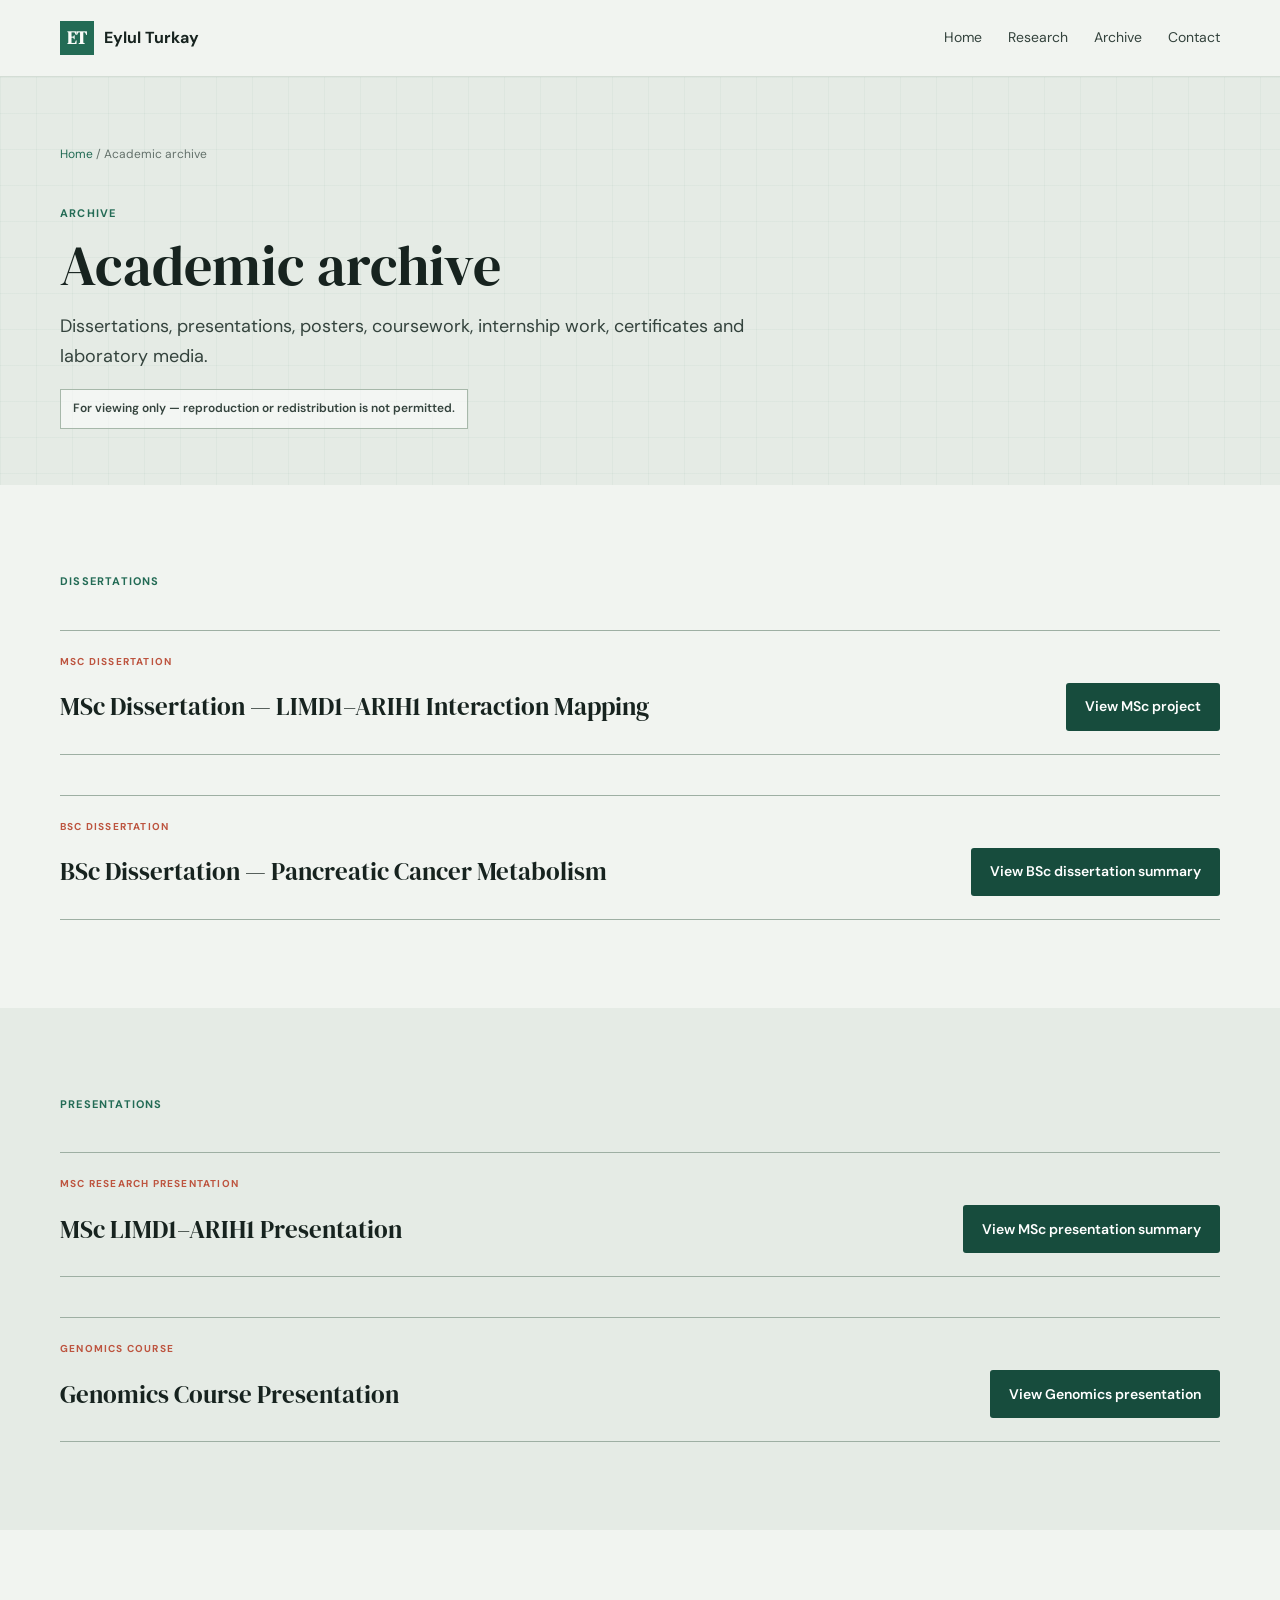
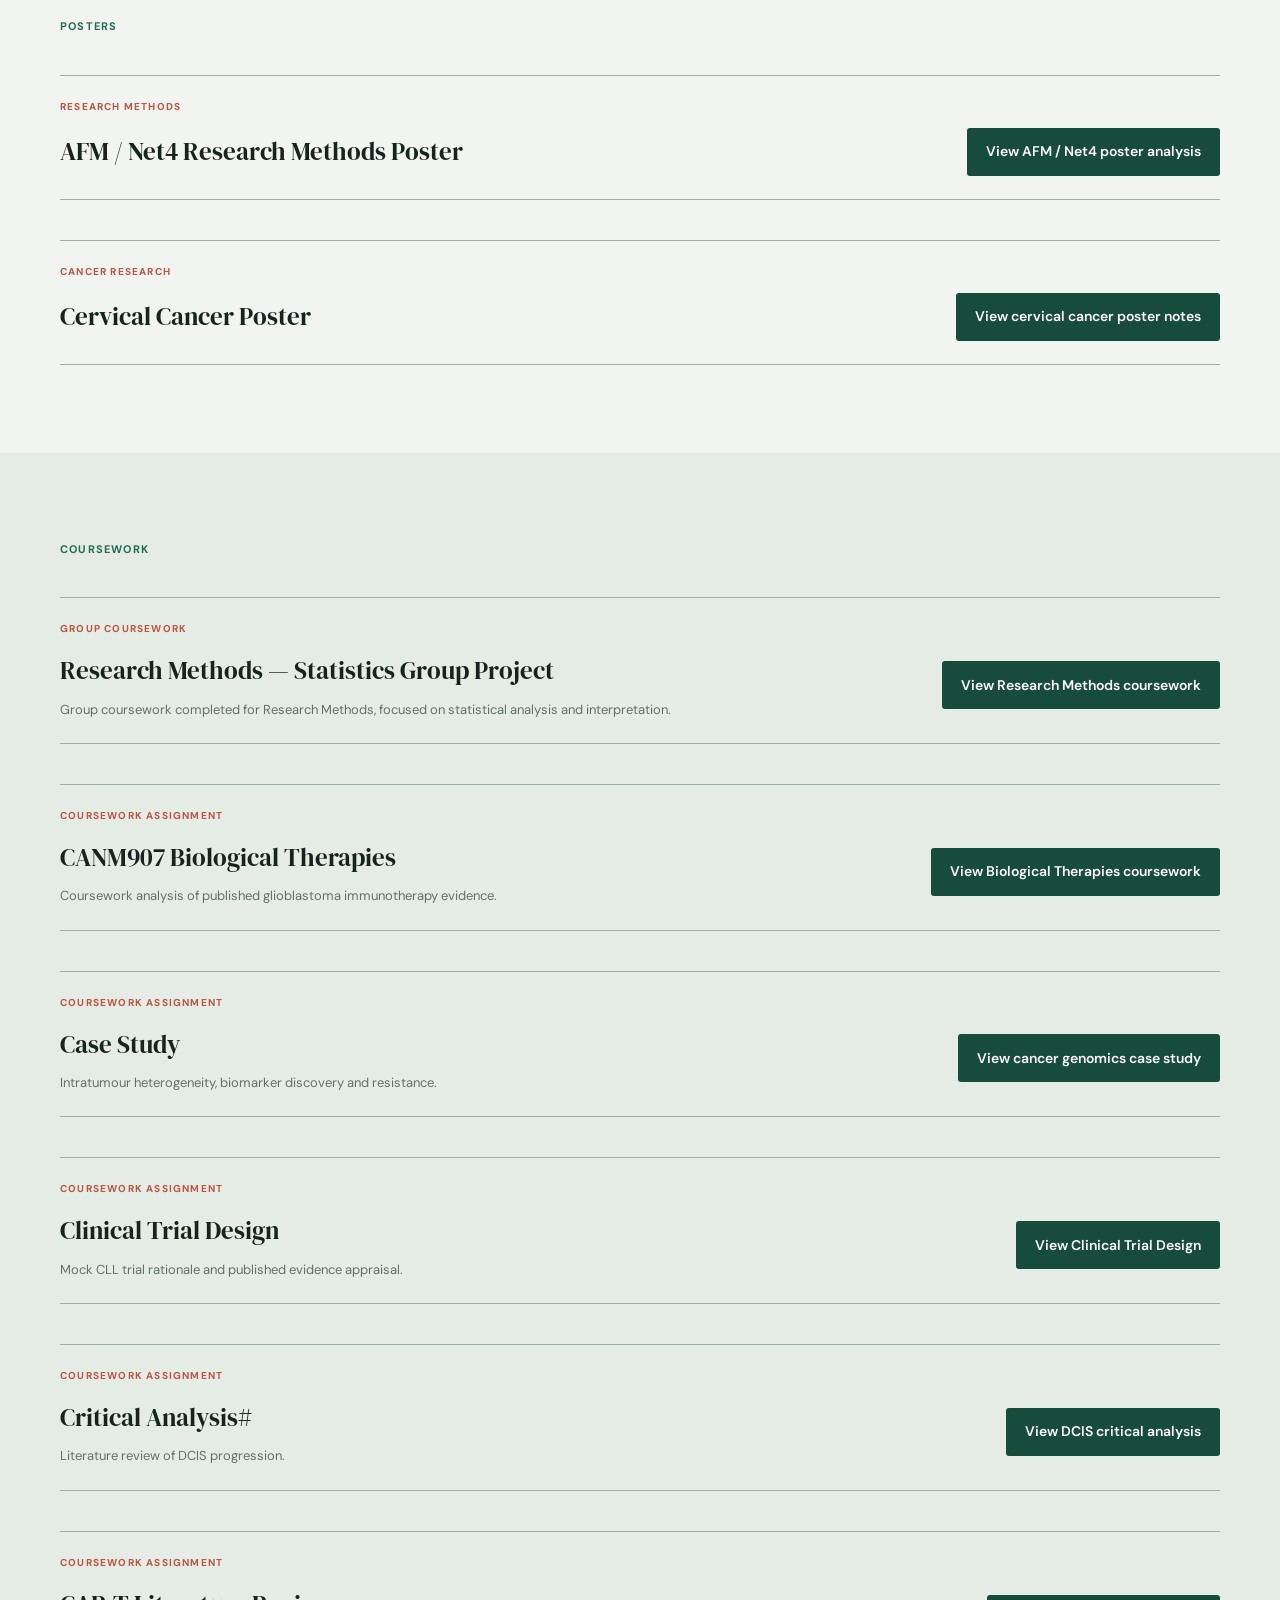
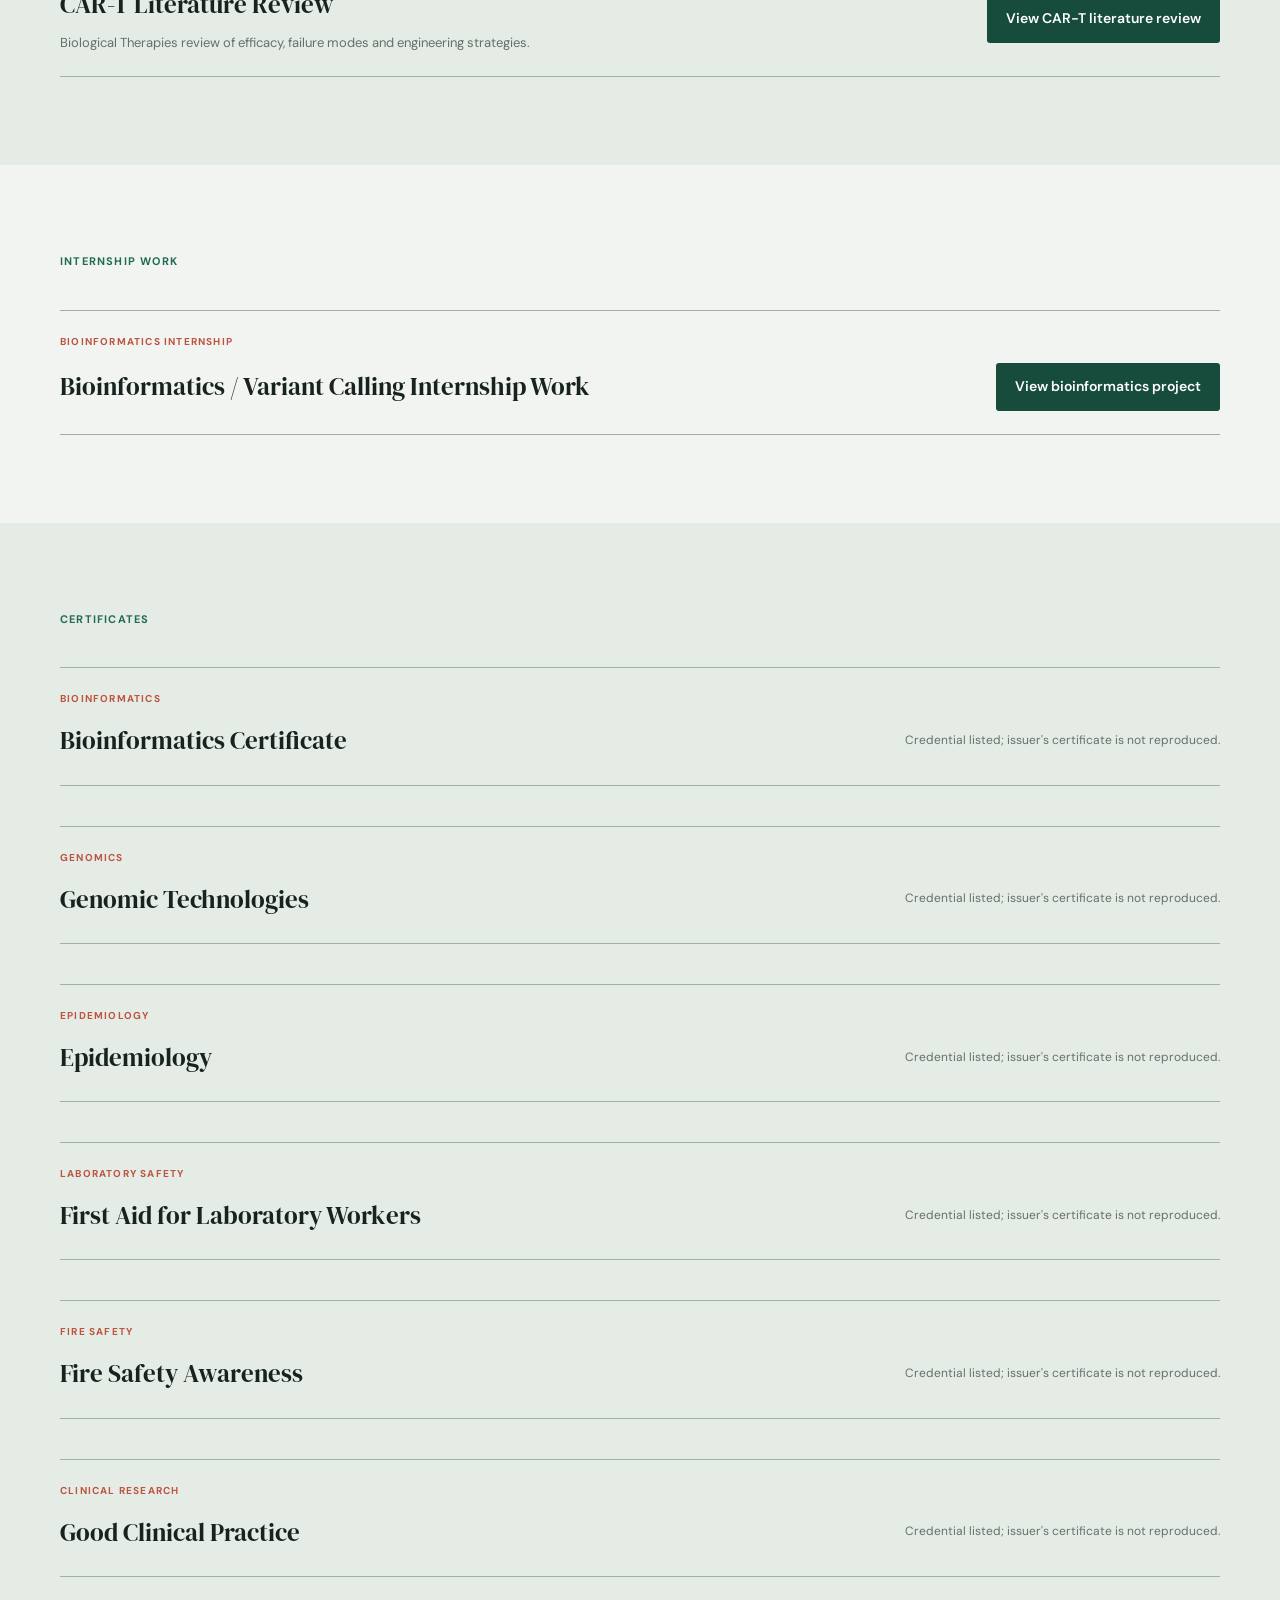
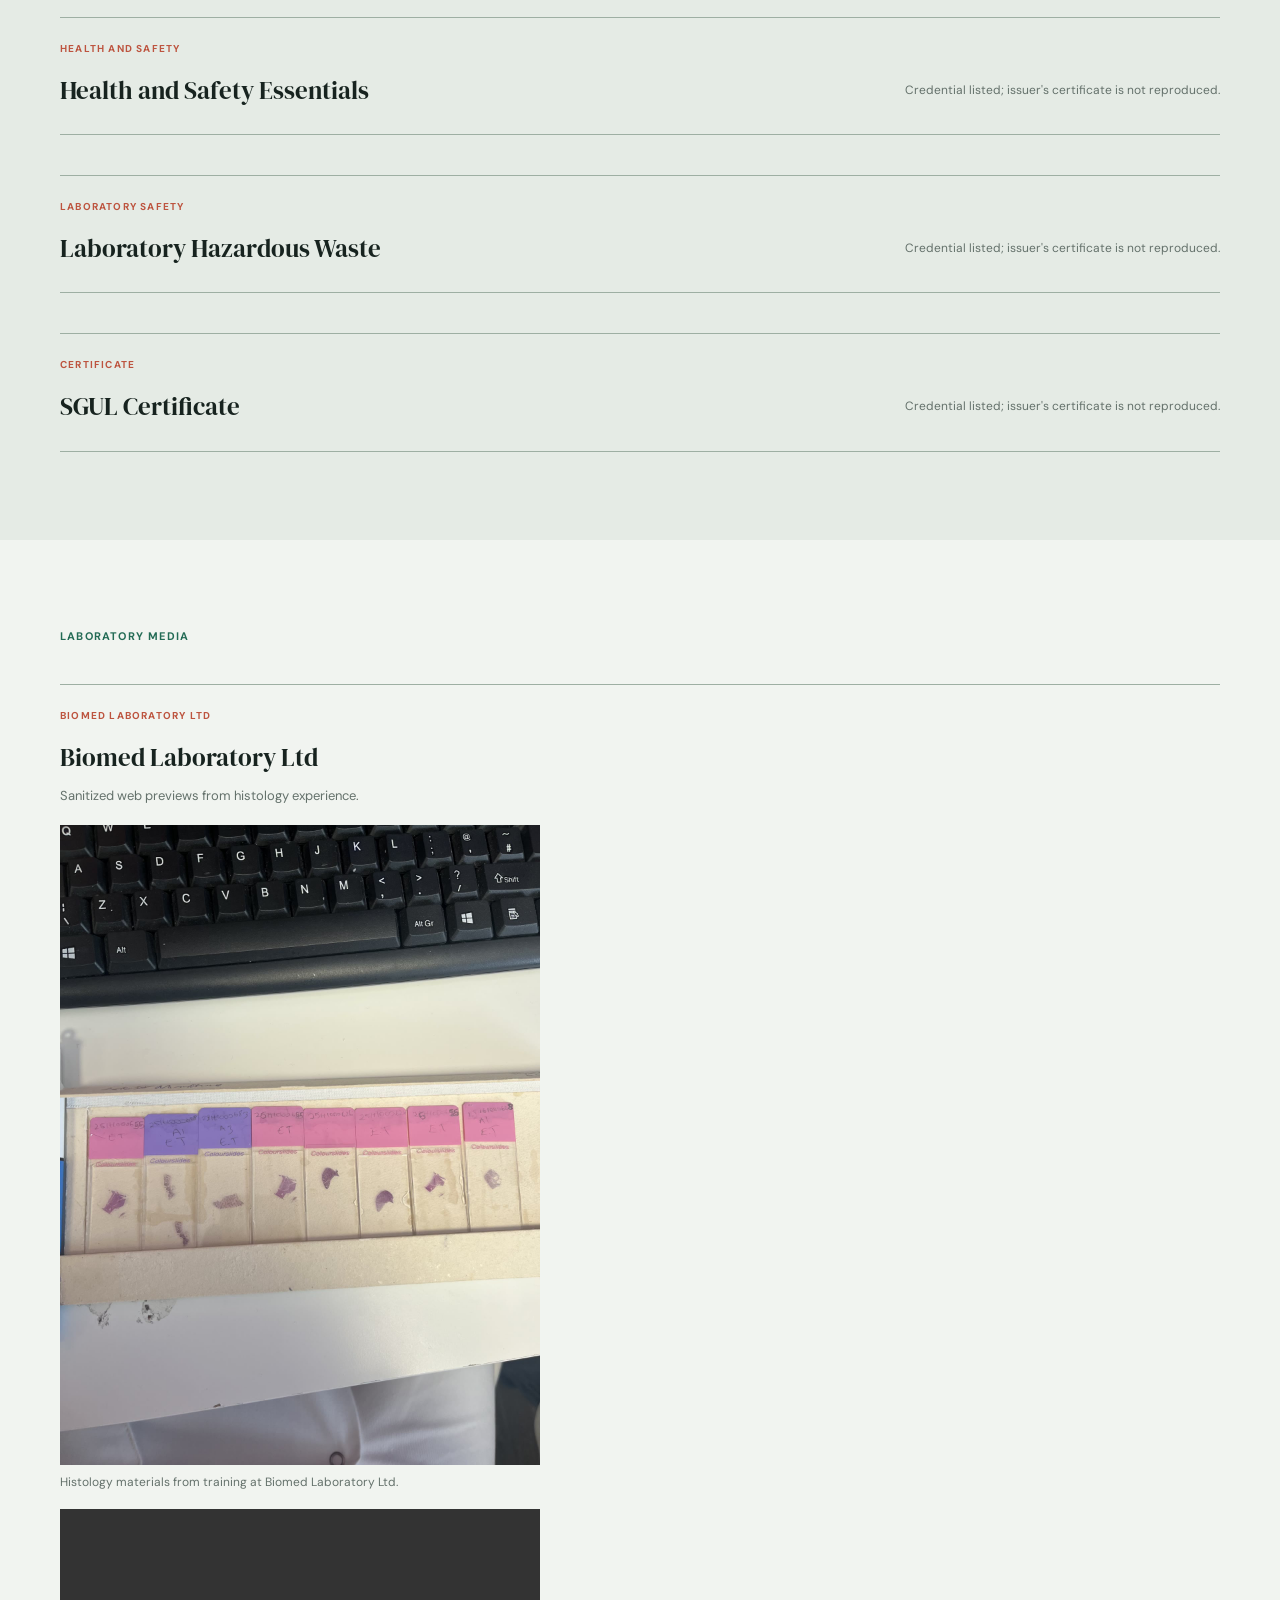
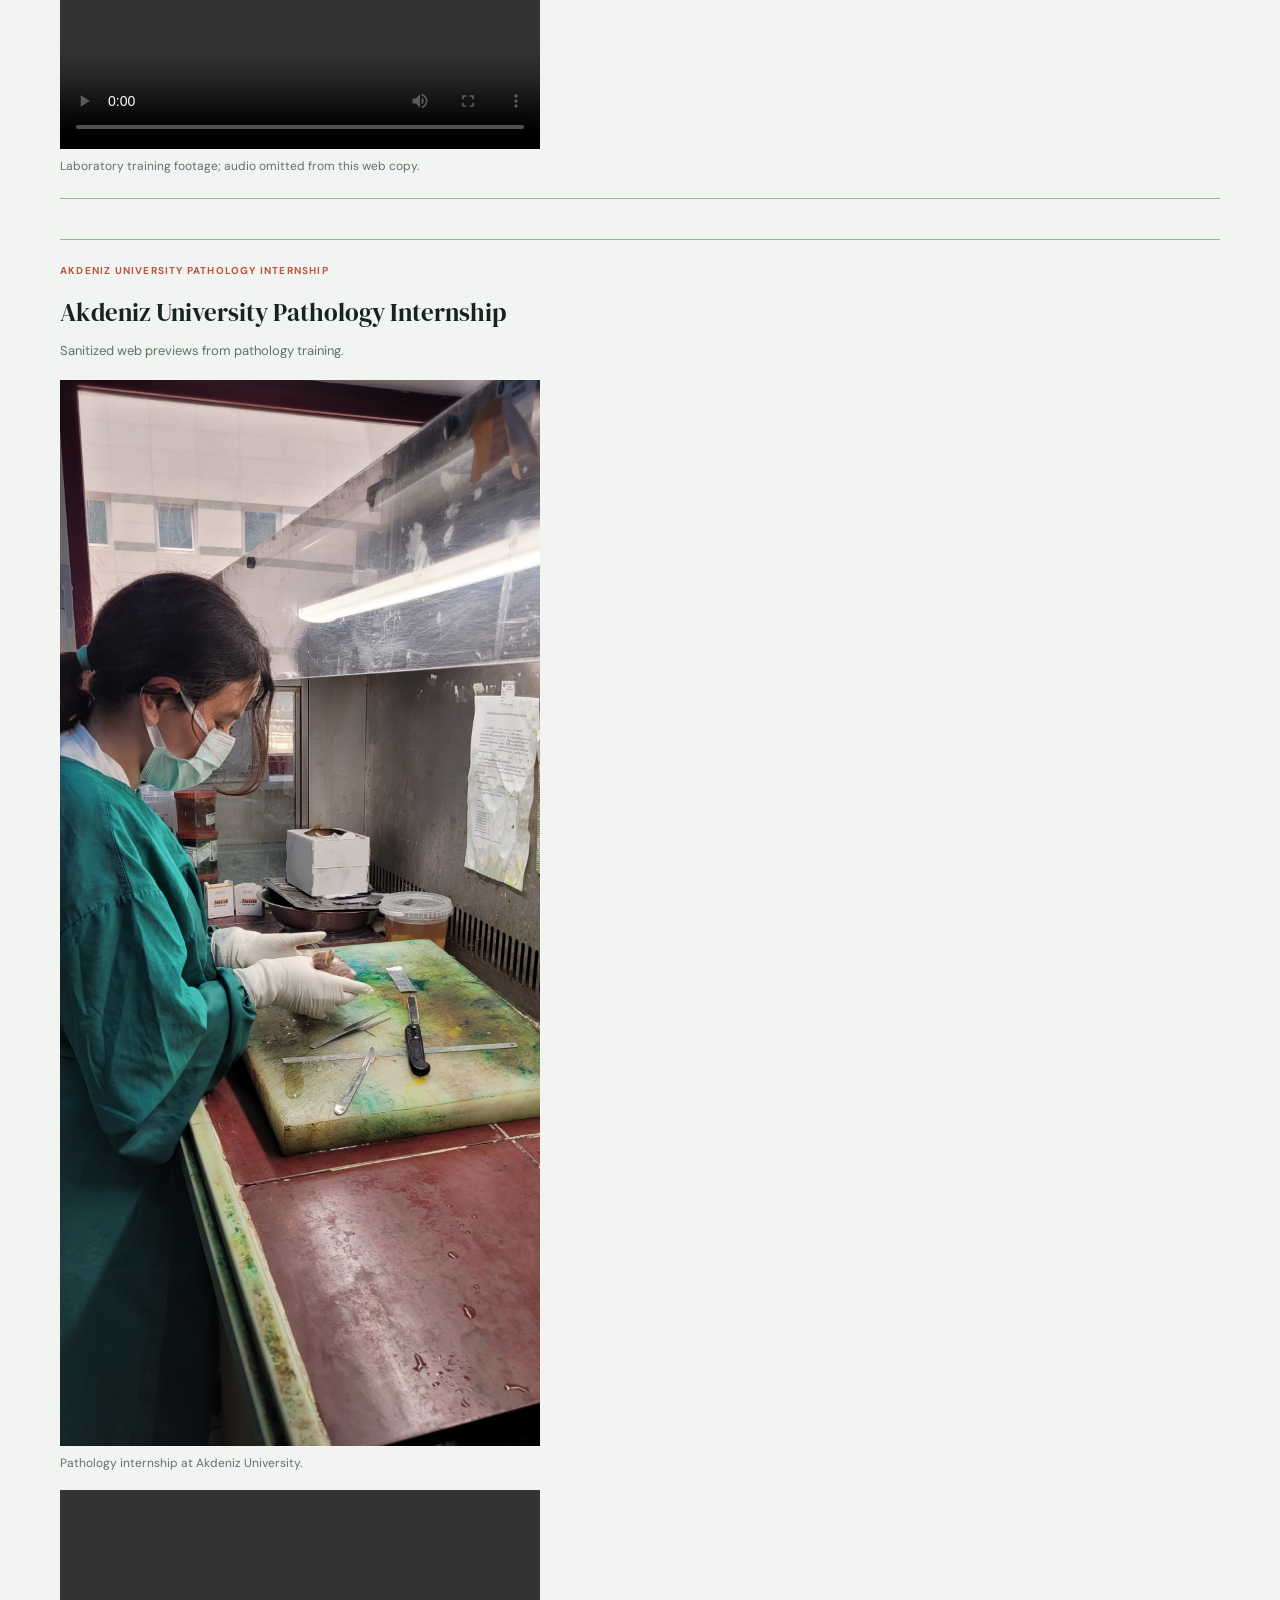
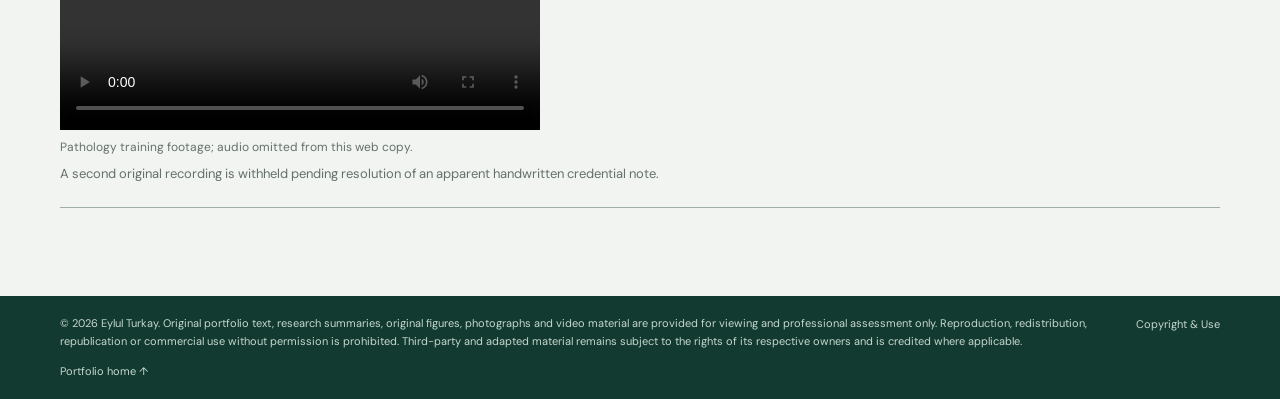
==== commit 485feefd: "Fix view-only project pages and portfolio navigation Co-authored-by: Copilot <223556219+Copilot@user" ====
--- a/archive.html
+++ b/archive.html
@@ -75,14 +75,14 @@
 					<p class="publication-type">MSC RESEARCH PRESENTATION</p>
 					<div class="publication-detail">
 						<div><h3>MSc LIMD1–ARIH1 Presentation</h3></div>
-						<a class="button button-primary" href="projects/limd1-arih1.html#presentation">View presentation summary</a>
+						<a class="button button-primary" href="projects/limd1-arih1.html#presentation">View MSc presentation summary</a>
 					</div>
 				</article>
 				<article class="publication-entry">
 					<p class="publication-type">GENOMICS COURSE</p>
 					<div class="publication-detail">
 						<div><h3>Genomics Course Presentation</h3></div>
-						<a class="button button-primary" href="projects/genomics-approaches.html">View presentation summary</a>
+						<a class="button button-primary" href="projects/genomics-approaches.html">View Genomics presentation</a>
 					</div>
 				</article>
 			</div>
@@ -95,14 +95,14 @@
 					<p class="publication-type">RESEARCH METHODS</p>
 					<div class="publication-detail">
 						<div><h3>AFM / Net4 Research Methods Poster</h3></div>
-						<a class="button button-primary" href="projects/posters.html#afm-net4">View poster summary</a>
+						<a class="button button-primary" href="projects/posters.html#afm-net4">View AFM / Net4 poster analysis</a>
 					</div>
 				</article>
 				<article class="publication-entry">
 					<p class="publication-type">CANCER RESEARCH</p>
 					<div class="publication-detail">
 						<div><h3>Cervical Cancer Poster</h3></div>
-						<a class="button button-primary" href="projects/posters.html#cervical-cancer">View poster summary</a>
+						<a class="button button-primary" href="projects/posters.html#cervical-cancer">View cervical cancer poster notes</a>
 					</div>
 				</article>
 			</div>
@@ -118,42 +118,42 @@
 							<h3>Research Methods — Statistics Group Project</h3>
 							<p>Group coursework completed for Research Methods, focused on statistical analysis and interpretation.</p>
 						</div>
-						<a class="button button-primary" href="projects/coursework.html#research-methods">View coursework</a>
-					</div>
-				</article>
-				<article class="publication-entry">
-					<p class="publication-type">COURSEWORK ASSIGNMENT</p>
-					<div class="publication-detail">
-						<div><h3>CANM907 Biological Therapies</h3><p>Coursework assignment document.</p></div>
-						<a class="button button-primary" href="projects/coursework.html#biological-therapies">View coursework</a>
-					</div>
-				</article>
-				<article class="publication-entry">
-					<p class="publication-type">COURSEWORK ASSIGNMENT</p>
-					<div class="publication-detail">
-						<div><h3>Case Study</h3><p>Coursework assignment document.</p></div>
-						<a class="button button-primary" href="projects/coursework.html#case-study">View coursework</a>
-					</div>
-				</article>
-				<article class="publication-entry">
-					<p class="publication-type">COURSEWORK ASSIGNMENT</p>
-					<div class="publication-detail">
-						<div><h3>Clinical Trial Design</h3><p>Coursework assignment document.</p></div>
-						<a class="button button-primary" href="projects/coursework.html#clinical-trial-design">View coursework</a>
-					</div>
-				</article>
-				<article class="publication-entry">
-					<p class="publication-type">COURSEWORK ASSIGNMENT</p>
-					<div class="publication-detail">
-						<div><h3>Critical Analysis#</h3><p>Coursework assignment document.</p></div>
-						<a class="button button-primary" href="projects/coursework.html#critical-analysis">View coursework</a>
-					</div>
-				</article>
-				<article class="publication-entry">
-					<p class="publication-type">COURSEWORK ASSIGNMENT</p>
-					<div class="publication-detail">
-						<div><h3>Research Literature biological Therapies</h3><p>Coursework assignment document.</p></div>
-						<a class="button button-primary" href="projects/coursework.html#research-literature">View coursework</a>
+						<a class="button button-primary" href="projects/coursework.html#research-methods">View Research Methods coursework</a>
+					</div>
+				</article>
+				<article class="publication-entry">
+					<p class="publication-type">COURSEWORK ASSIGNMENT</p>
+					<div class="publication-detail">
+						<div><h3>CANM907 Biological Therapies</h3><p>Coursework analysis of published glioblastoma immunotherapy evidence.</p></div>
+						<a class="button button-primary" href="projects/coursework.html#biological-therapies">View Biological Therapies coursework</a>
+					</div>
+				</article>
+				<article class="publication-entry">
+					<p class="publication-type">COURSEWORK ASSIGNMENT</p>
+					<div class="publication-detail">
+						<div><h3>Case Study</h3><p>Intratumour heterogeneity, biomarker discovery and resistance.</p></div>
+						<a class="button button-primary" href="projects/coursework.html#case-study">View cancer genomics case study</a>
+					</div>
+				</article>
+				<article class="publication-entry">
+					<p class="publication-type">COURSEWORK ASSIGNMENT</p>
+					<div class="publication-detail">
+						<div><h3>Clinical Trial Design</h3><p>Mock CLL trial rationale and published evidence appraisal.</p></div>
+						<a class="button button-primary" href="projects/coursework.html#clinical-trial-design">View Clinical Trial Design</a>
+					</div>
+				</article>
+				<article class="publication-entry">
+					<p class="publication-type">COURSEWORK ASSIGNMENT</p>
+					<div class="publication-detail">
+						<div><h3>Critical Analysis#</h3><p>Literature review of DCIS progression.</p></div>
+						<a class="button button-primary" href="projects/coursework.html#critical-analysis">View DCIS critical analysis</a>
+					</div>
+				</article>
+				<article class="publication-entry">
+					<p class="publication-type">COURSEWORK ASSIGNMENT</p>
+					<div class="publication-detail">
+						<div><h3>CAR-T Literature Review</h3><p>Biological Therapies review of efficacy, failure modes and engineering strategies.</p></div>
+						<a class="button button-primary" href="projects/coursework.html#research-literature">View CAR-T literature review</a>
 					</div>
 				</article>
 			</div>
@@ -166,7 +166,7 @@
 					<p class="publication-type">BIOINFORMATICS INTERNSHIP</p>
 					<div class="publication-detail">
 						<div><h3>Bioinformatics / Variant Calling Internship Work</h3></div>
-						<a class="button button-primary" href="projects/variant-calling-internship.html">View internship summary</a>
+						<a class="button button-primary" href="projects/variant-calling-internship.html">View bioinformatics project</a>
 					</div>
 				</article>
 			</div>
--- a/styles.css
+++ b/styles.css
@@ -181,6 +181,12 @@
 .detail-sidebar dd { margin: 3px 0 0; font-size: 13px; font-weight: 600; }
 .caution-note { margin-top: 14px; padding: 17px 19px; border-left: 3px solid var(--coral); background: #f8eae5; color: var(--ink-soft); font-size: 13px; }
 .detail-back { display: inline-flex; margin-top: 34px; color: var(--green); font-size: 13px; font-weight: 700; }
+.page-actions { display: flex; flex-wrap: wrap; gap: 12px; margin-top: 34px; }
+.coursework-entry { scroll-margin-top: 100px; }
+.coursework-entry h2 { margin: 10px 0 16px; }
+.coursework-entry p { margin: 10px 0; }
+.coursework-entry strong { color: var(--ink); }
+.coursework-content .publication-entry + .publication-entry { margin-top: 28px; }
 
 @media (max-width: 900px) {
 	.hero-layout { grid-template-columns: minmax(0, 1fr) minmax(300px, 0.85fr); gap: 32px; }
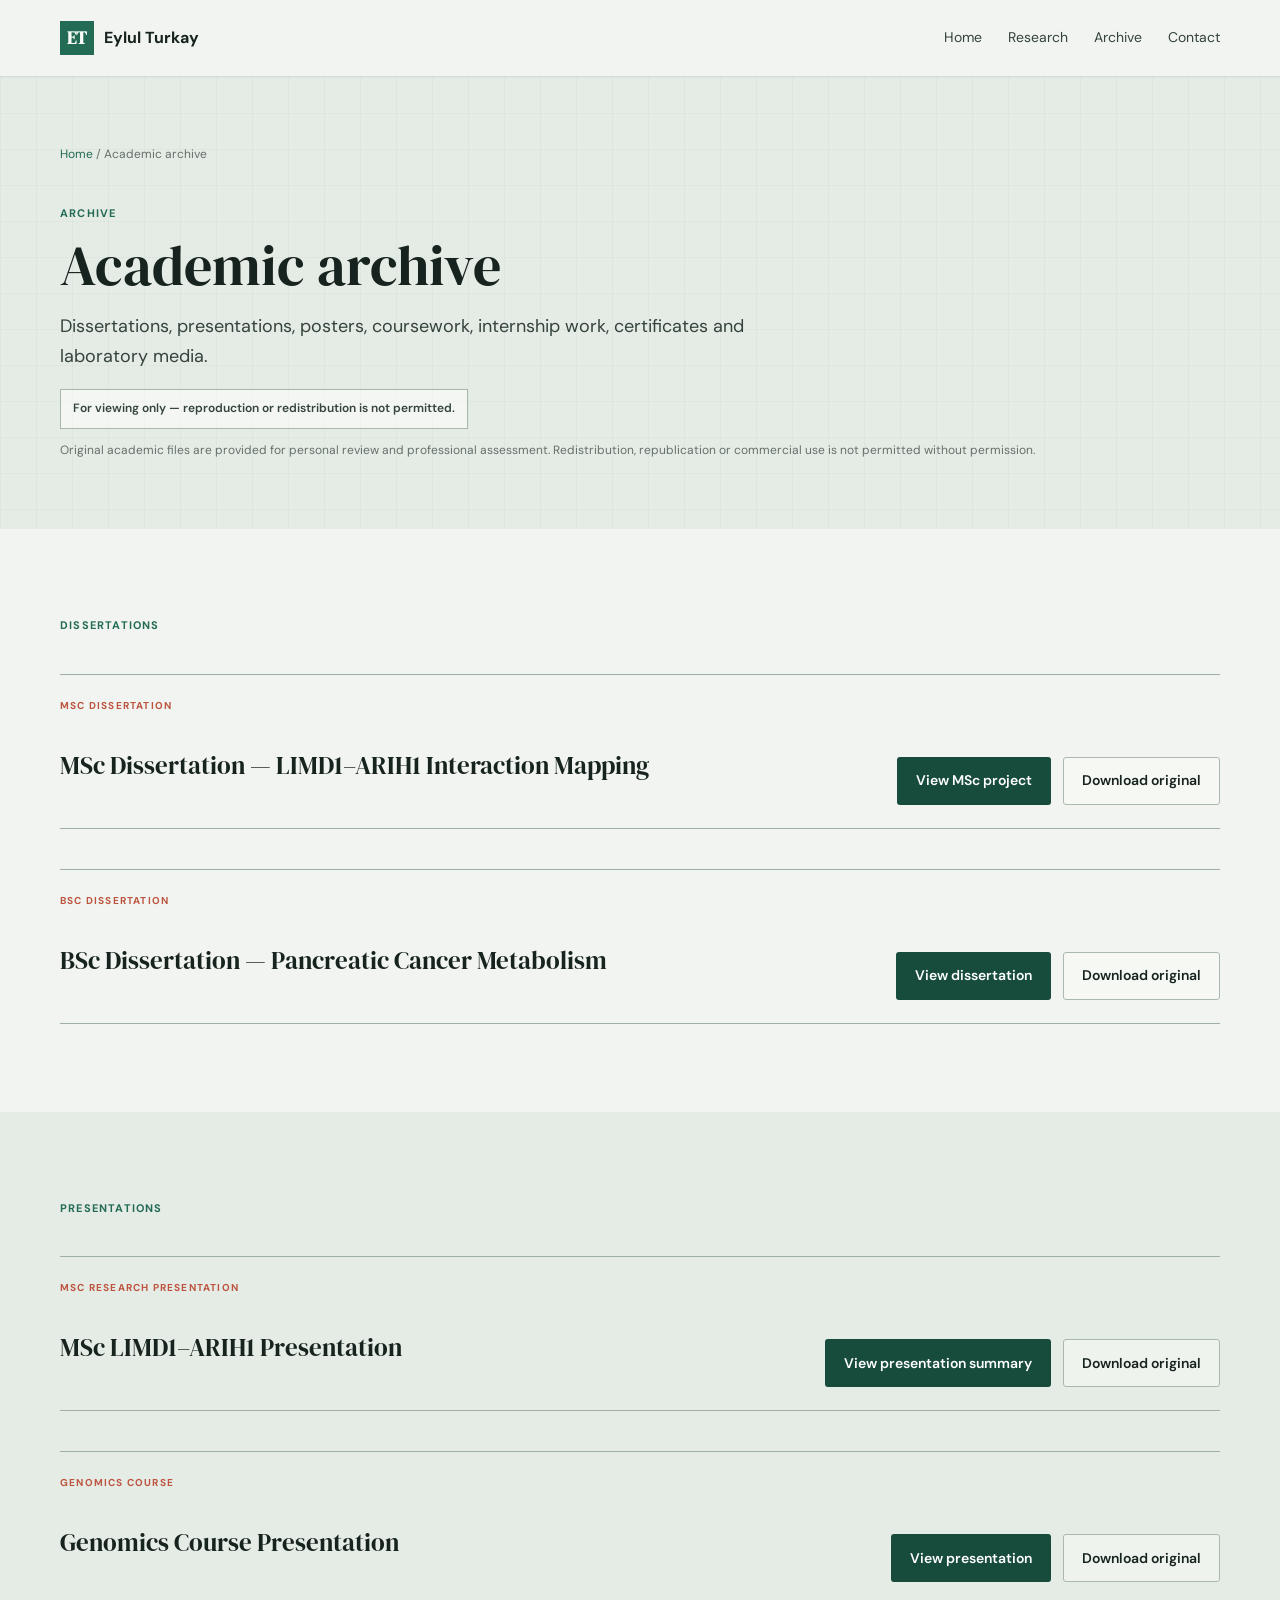
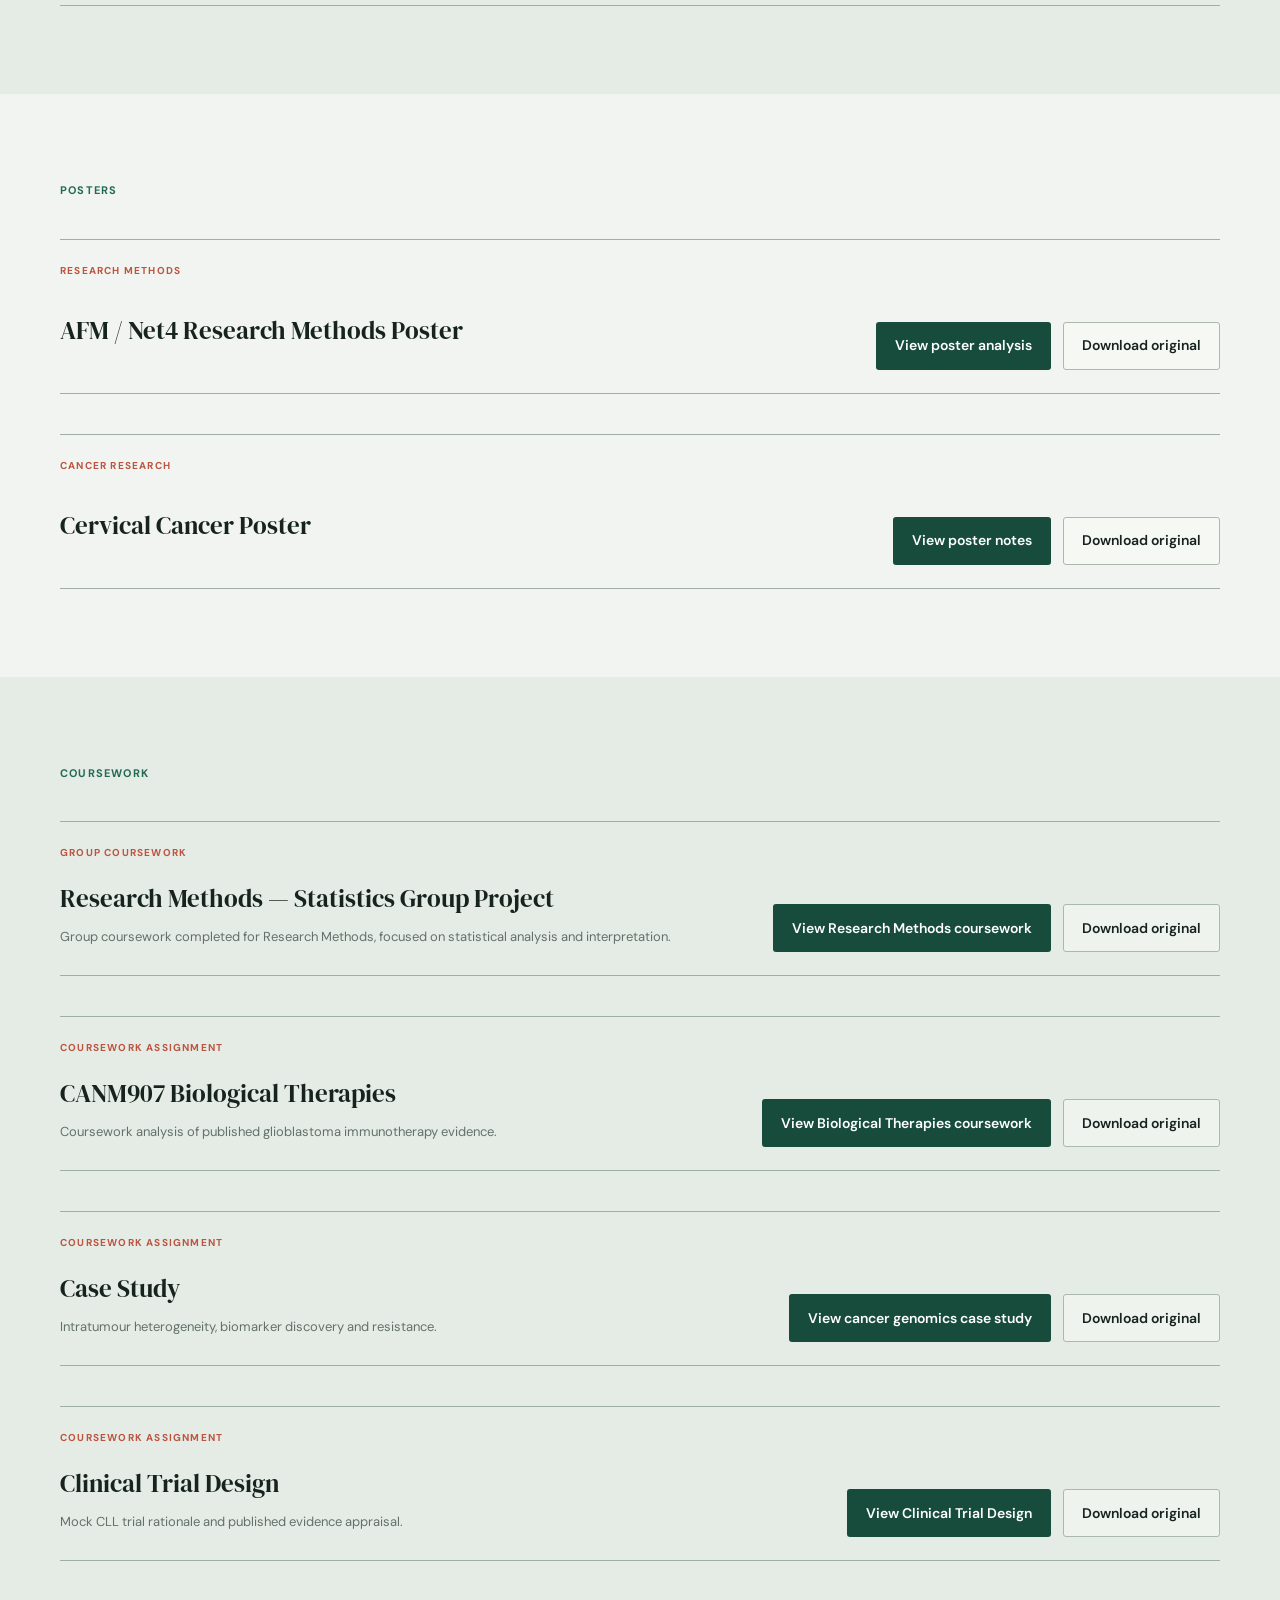
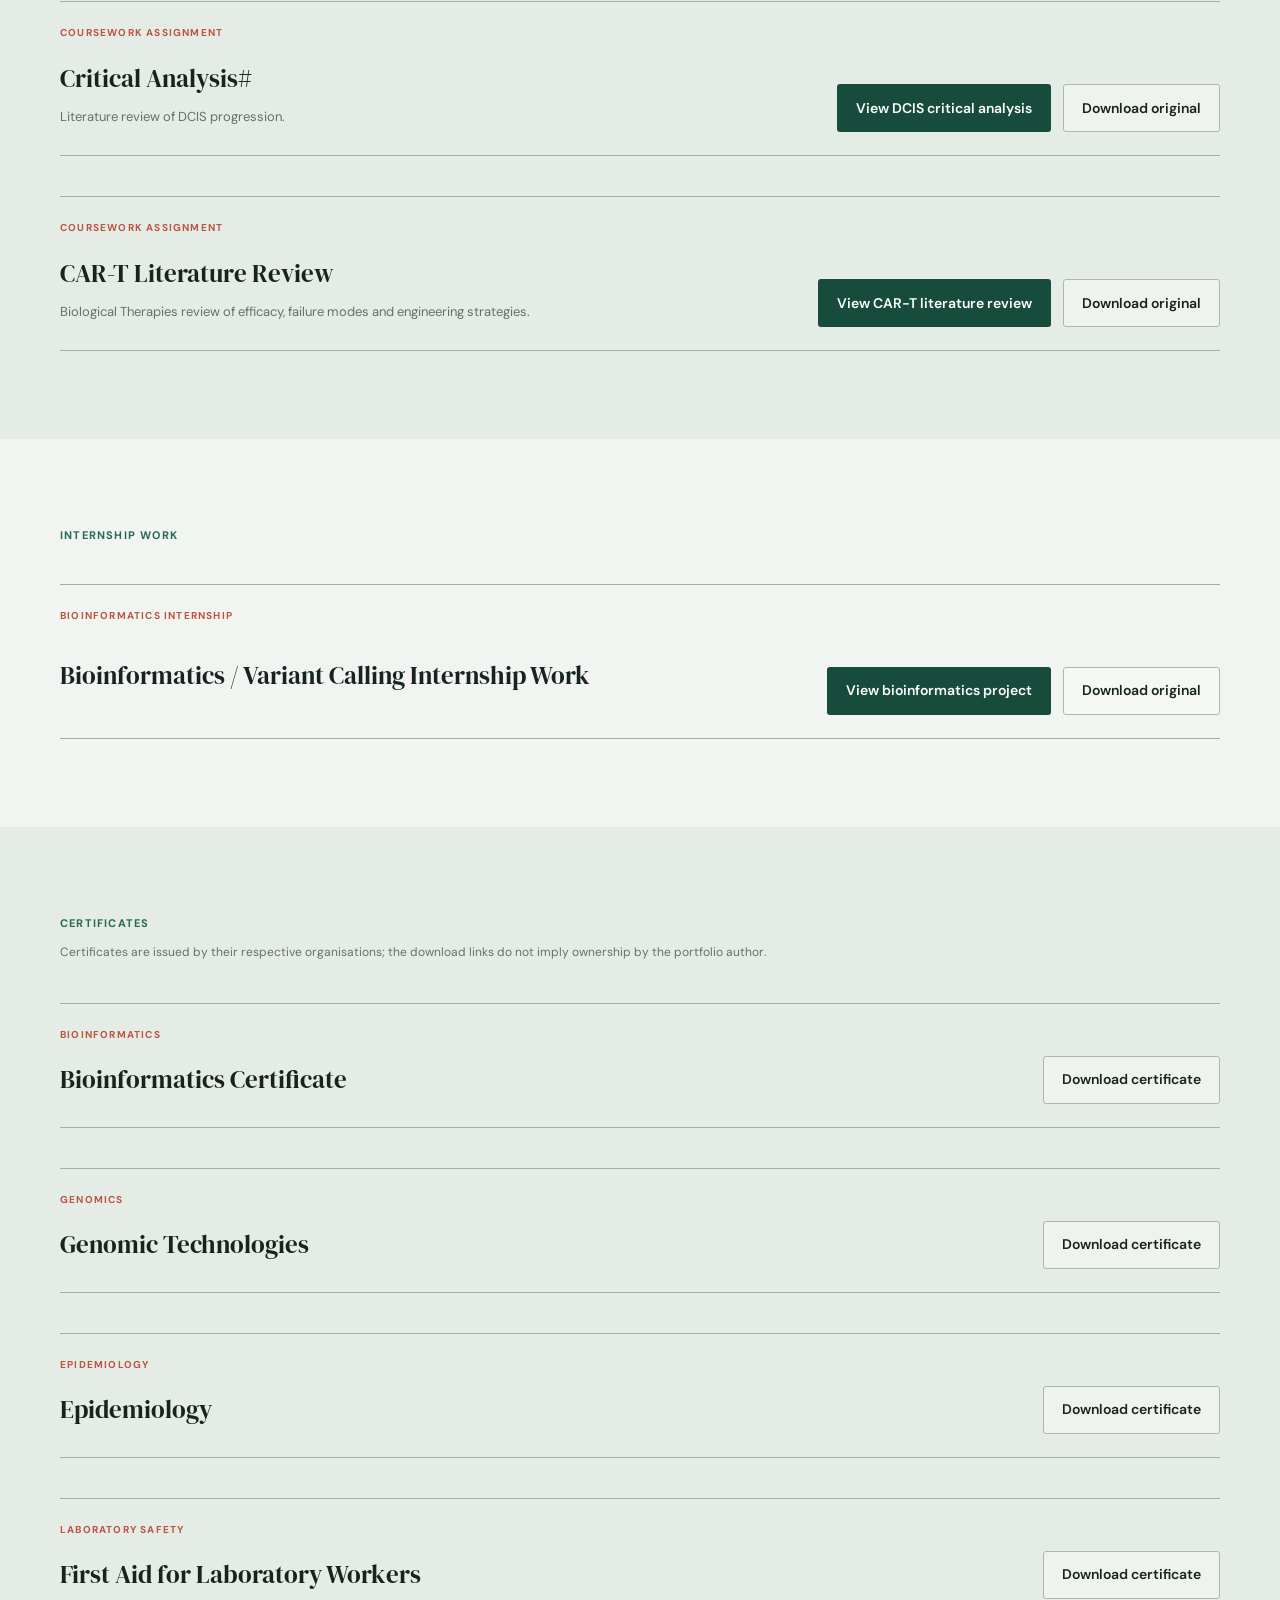
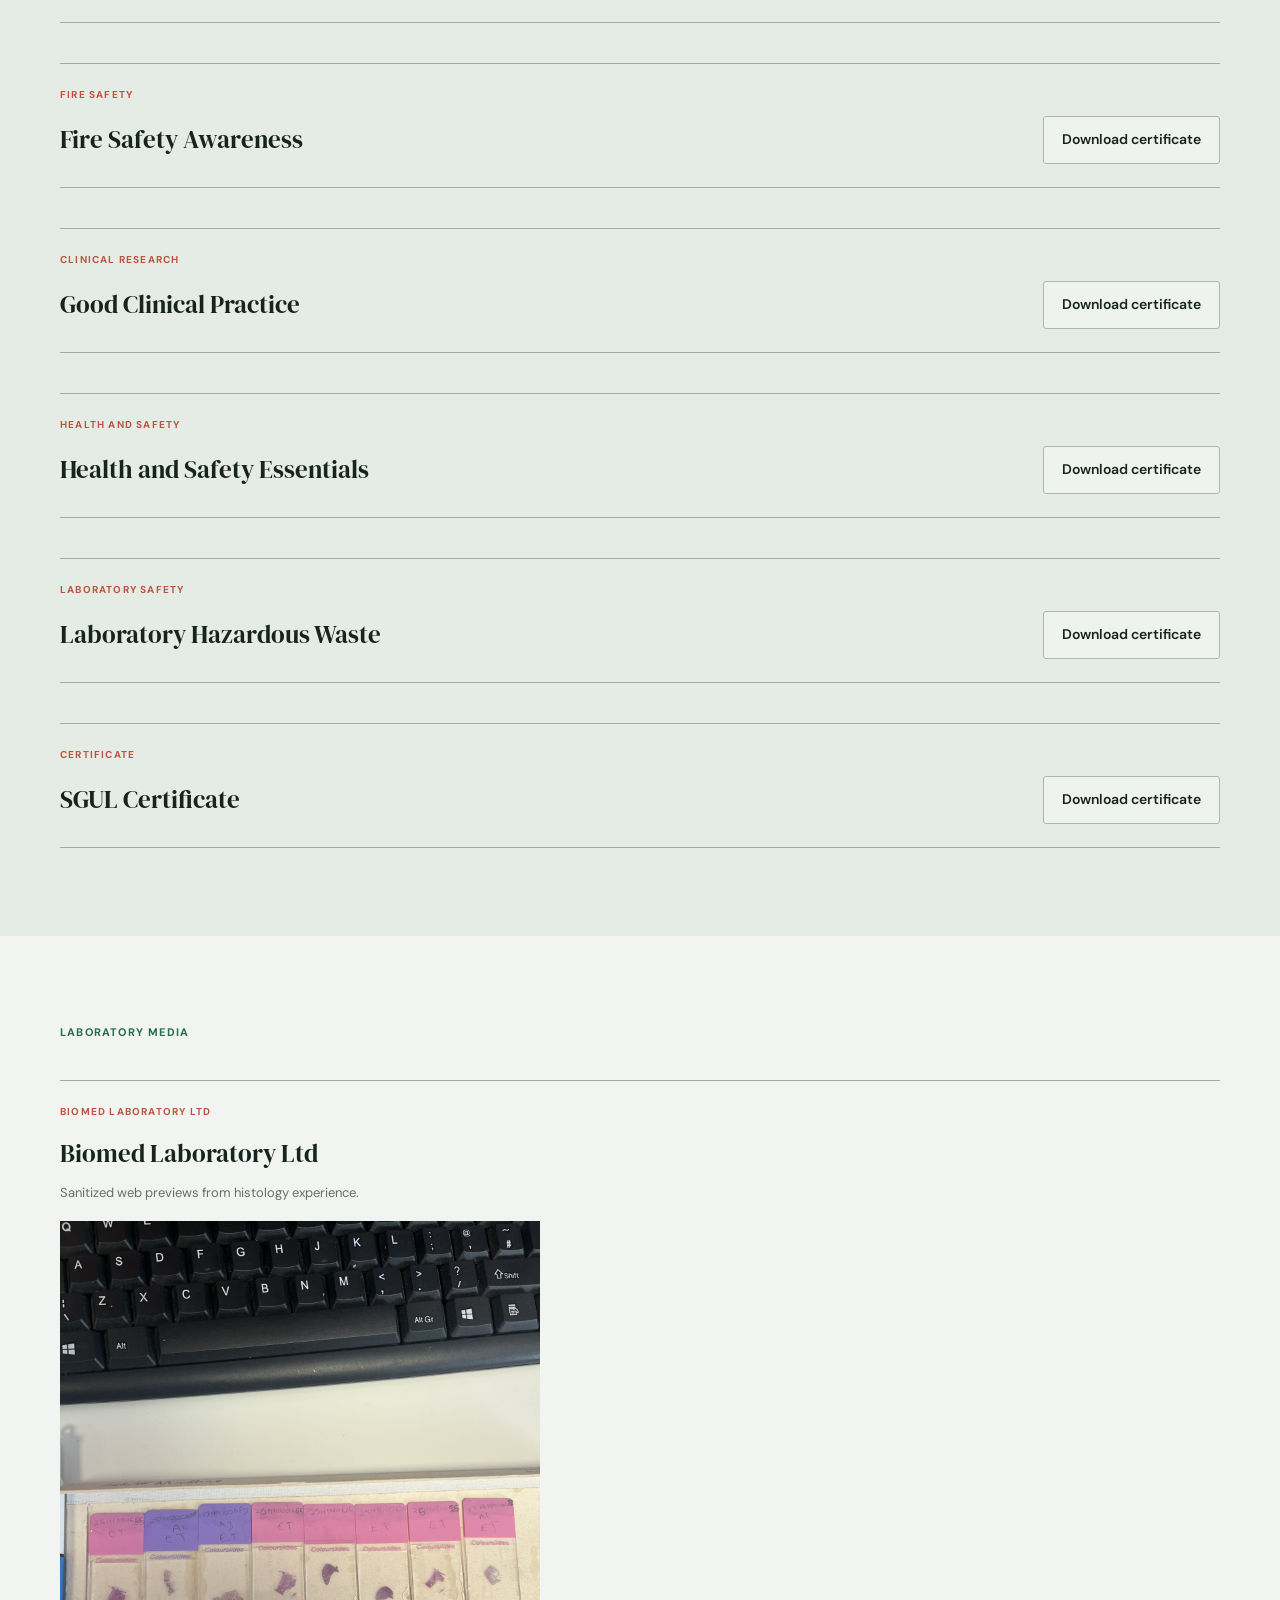
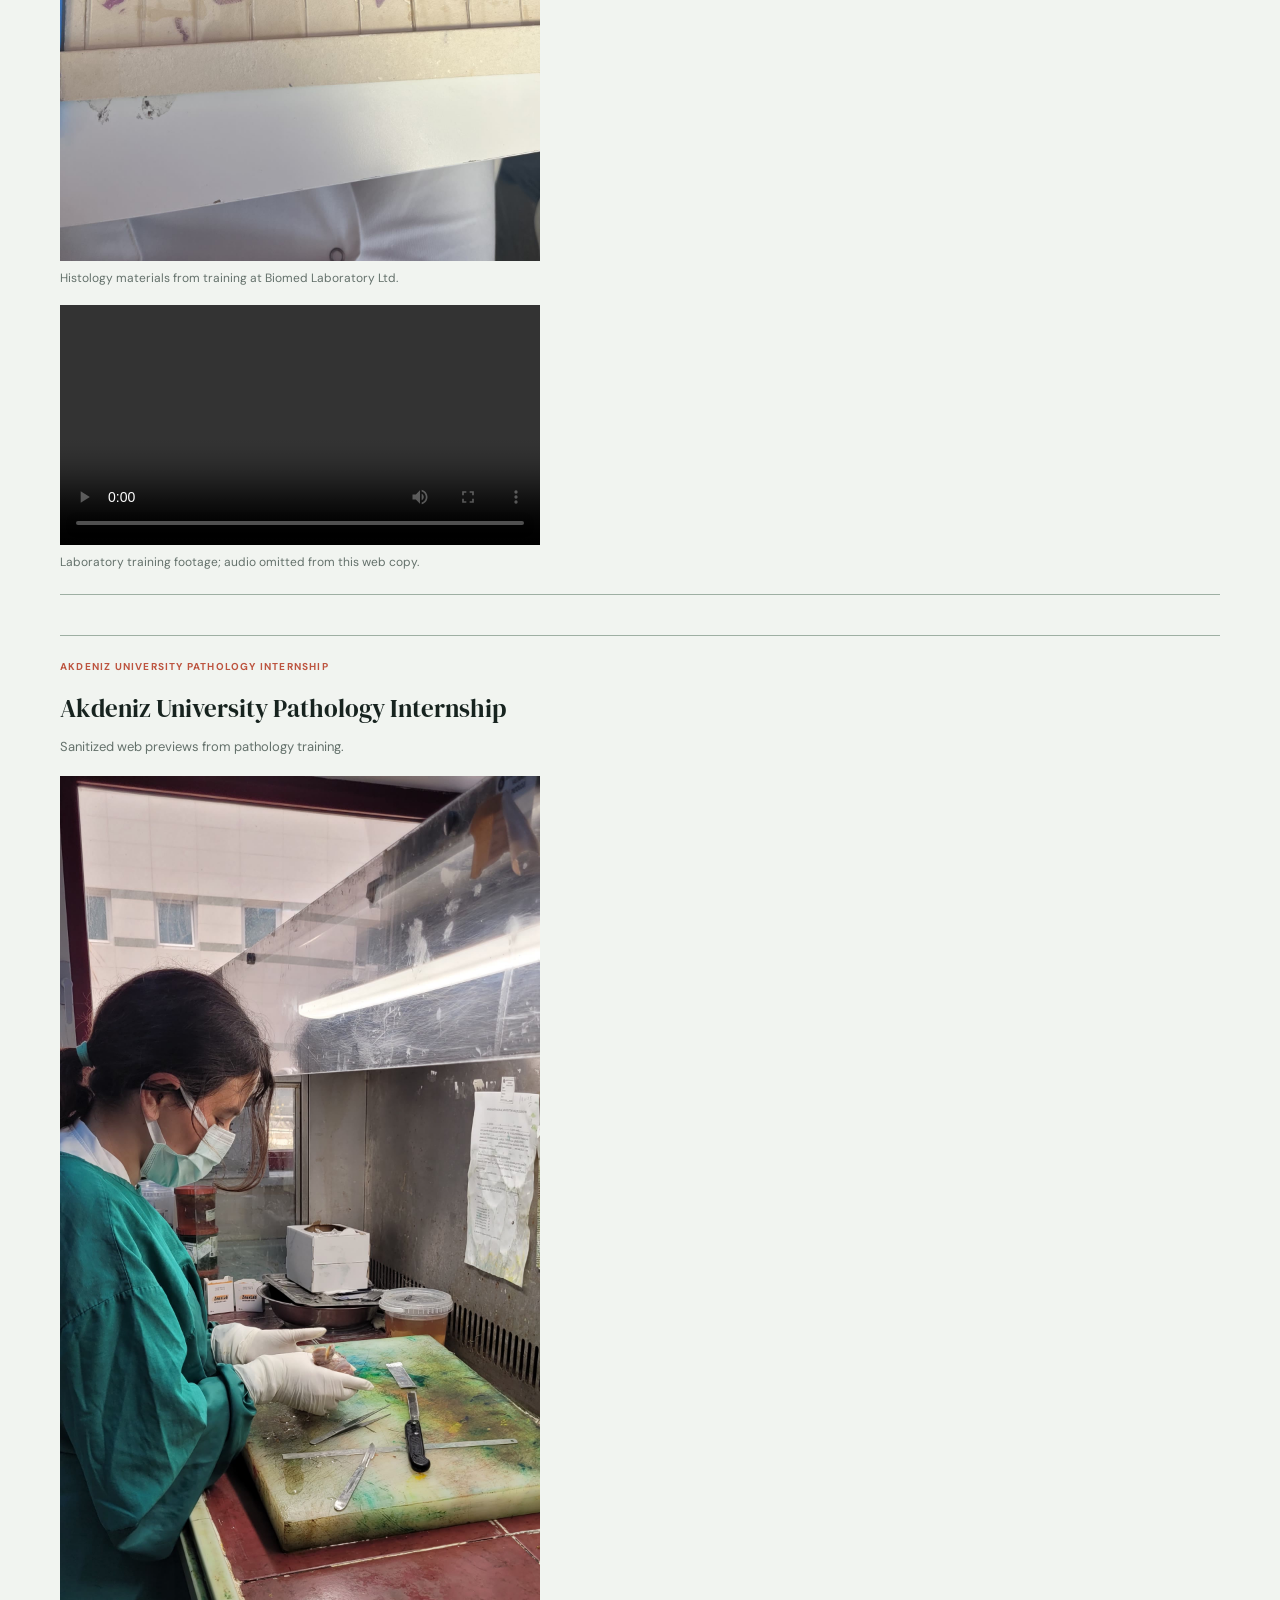
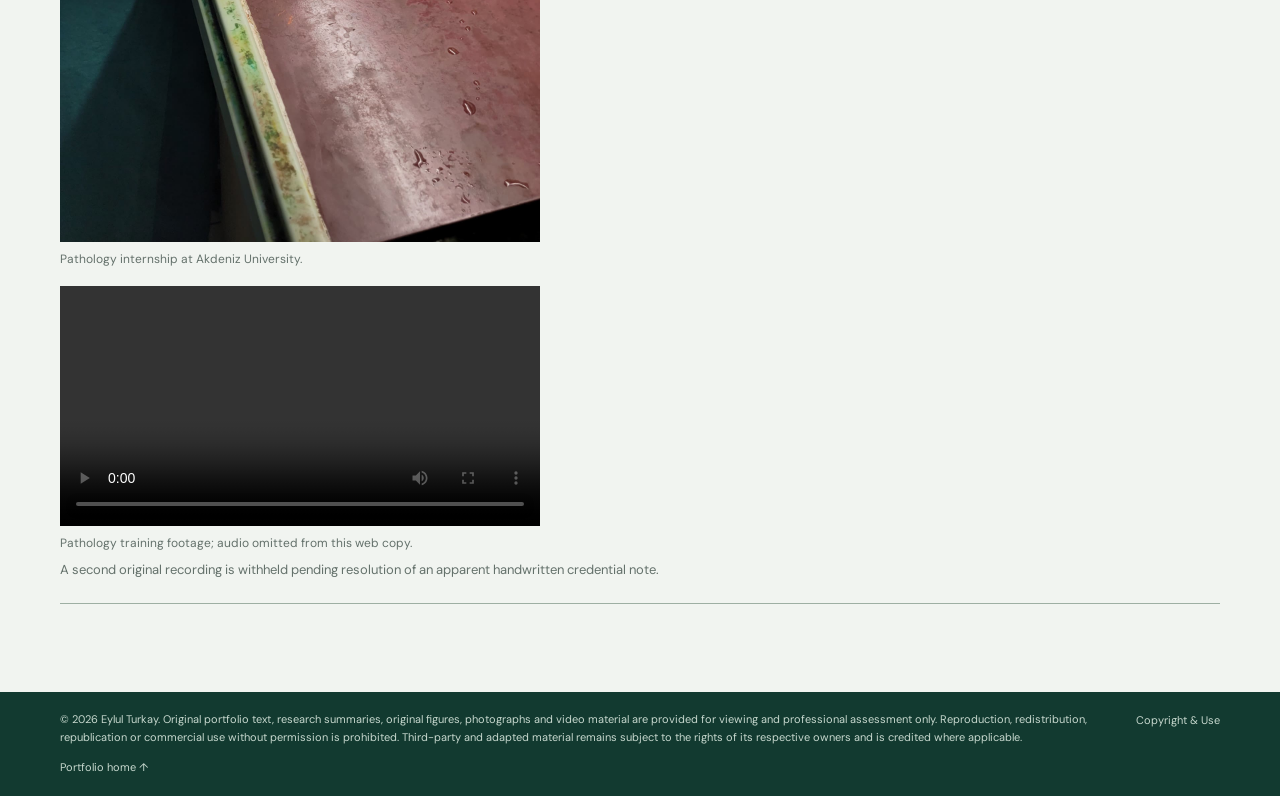
==== commit 17be5425: "Restore academic download links alongside project viewers Co-authored-by: Copilot <223556219+Copilot" ====
--- a/archive.html
+++ b/archive.html
@@ -45,6 +45,7 @@
 				<h1>Academic archive</h1>
 				<p class="detail-lead">Dissertations, presentations, posters, coursework, internship work, certificates and laboratory media.</p>
 				<div class="viewing-notice">For viewing only — reproduction or redistribution is not permitted.</div>
+				<p class="archive-note">Original academic files are provided for personal review and professional assessment. Redistribution, republication or commercial use is not permitted without permission.</p>
 			</div>
 		</section>
 
@@ -55,14 +56,20 @@
 					<p class="publication-type">MSC DISSERTATION</p>
 					<div class="publication-detail">
 						<div><h3>MSc Dissertation — LIMD1–ARIH1 Interaction Mapping</h3></div>
-						<a class="button button-primary" href="projects/limd1-arih1.html">View MSc project</a>
+						<div class="hero-actions">
+							<a class="button button-primary" href="projects/limd1-arih1.html">View MSc project</a>
+							<a class="button button-outline" href="files/dissertations/Msc%20dissertation.pdf" download>Download original</a>
+						</div>
 					</div>
 				</article>
 				<article class="publication-entry">
 					<p class="publication-type">BSC DISSERTATION</p>
 					<div class="publication-detail">
 						<div><h3>BSc Dissertation — Pancreatic Cancer Metabolism</h3></div>
-						<a class="button button-primary" href="projects/pancreatic-cancer-metabolism.html">View BSc dissertation summary</a>
+						<div class="hero-actions">
+							<a class="button button-primary" href="projects/pancreatic-cancer-metabolism.html">View dissertation</a>
+							<a class="button button-outline" href="files/dissertations/dissertation_220097611%20final%20.docx" download>Download original</a>
+						</div>
 					</div>
 				</article>
 			</div>
@@ -75,14 +82,20 @@
 					<p class="publication-type">MSC RESEARCH PRESENTATION</p>
 					<div class="publication-detail">
 						<div><h3>MSc LIMD1–ARIH1 Presentation</h3></div>
-						<a class="button button-primary" href="projects/limd1-arih1.html#presentation">View MSc presentation summary</a>
+						<div class="hero-actions">
+							<a class="button button-primary" href="projects/limd1-arih1.html#presentation">View presentation summary</a>
+							<a class="button button-outline" href="files/presentations/220097611%20presentation%20Eylul%20Turkay.pptx" download>Download original</a>
+						</div>
 					</div>
 				</article>
 				<article class="publication-entry">
 					<p class="publication-type">GENOMICS COURSE</p>
 					<div class="publication-detail">
 						<div><h3>Genomics Course Presentation</h3></div>
-						<a class="button button-primary" href="projects/genomics-approaches.html">View Genomics presentation</a>
+						<div class="hero-actions">
+							<a class="button button-primary" href="projects/genomics-approaches.html">View presentation</a>
+							<a class="button button-outline" href="files/presentations/ppt%20genomic%20approaches%20final.pptx" download>Download original</a>
+						</div>
 					</div>
 				</article>
 			</div>
@@ -95,14 +108,20 @@
 					<p class="publication-type">RESEARCH METHODS</p>
 					<div class="publication-detail">
 						<div><h3>AFM / Net4 Research Methods Poster</h3></div>
-						<a class="button button-primary" href="projects/posters.html#afm-net4">View AFM / Net4 poster analysis</a>
+						<div class="hero-actions">
+							<a class="button button-primary" href="projects/posters.html#afm-net4">View poster analysis</a>
+							<a class="button button-outline" href="files/posters/220097611%20%20Poster%20.pptx" download>Download original</a>
+						</div>
 					</div>
 				</article>
 				<article class="publication-entry">
 					<p class="publication-type">CANCER RESEARCH</p>
 					<div class="publication-detail">
 						<div><h3>Cervical Cancer Poster</h3></div>
-						<a class="button button-primary" href="projects/posters.html#cervical-cancer">View cervical cancer poster notes</a>
+						<div class="hero-actions">
+							<a class="button button-primary" href="projects/posters.html#cervical-cancer">View poster notes</a>
+							<a class="button button-outline" href="files/posters/cervical%20cancer%20poster.pdf" download>Download original</a>
+						</div>
 					</div>
 				</article>
 			</div>
@@ -118,42 +137,60 @@
 							<h3>Research Methods — Statistics Group Project</h3>
 							<p>Group coursework completed for Research Methods, focused on statistical analysis and interpretation.</p>
 						</div>
-						<a class="button button-primary" href="projects/coursework.html#research-methods">View Research Methods coursework</a>
+						<div class="hero-actions">
+							<a class="button button-primary" href="projects/coursework.html#research-methods">View Research Methods coursework</a>
+							<a class="button button-outline" href="files/assignments/_CANM937_137%20(DL)%20Research%20Methods.%20Statistics%20Project%20Group.docx" download>Download original</a>
+						</div>
 					</div>
 				</article>
 				<article class="publication-entry">
 					<p class="publication-type">COURSEWORK ASSIGNMENT</p>
 					<div class="publication-detail">
 						<div><h3>CANM907 Biological Therapies</h3><p>Coursework analysis of published glioblastoma immunotherapy evidence.</p></div>
-						<a class="button button-primary" href="projects/coursework.html#biological-therapies">View Biological Therapies coursework</a>
+						<div class="hero-actions">
+							<a class="button button-primary" href="projects/coursework.html#biological-therapies">View Biological Therapies coursework</a>
+							<a class="button button-outline" href="files/assignments/CANM907Biological%20Therapies.docx" download>Download original</a>
+						</div>
 					</div>
 				</article>
 				<article class="publication-entry">
 					<p class="publication-type">COURSEWORK ASSIGNMENT</p>
 					<div class="publication-detail">
 						<div><h3>Case Study</h3><p>Intratumour heterogeneity, biomarker discovery and resistance.</p></div>
-						<a class="button button-primary" href="projects/coursework.html#case-study">View cancer genomics case study</a>
+						<div class="hero-actions">
+							<a class="button button-primary" href="projects/coursework.html#case-study">View cancer genomics case study</a>
+							<a class="button button-outline" href="files/assignments/Case%20Study.docx" download>Download original</a>
+						</div>
 					</div>
 				</article>
 				<article class="publication-entry">
 					<p class="publication-type">COURSEWORK ASSIGNMENT</p>
 					<div class="publication-detail">
 						<div><h3>Clinical Trial Design</h3><p>Mock CLL trial rationale and published evidence appraisal.</p></div>
-						<a class="button button-primary" href="projects/coursework.html#clinical-trial-design">View Clinical Trial Design</a>
+						<div class="hero-actions">
+							<a class="button button-primary" href="projects/coursework.html#clinical-trial-design">View Clinical Trial Design</a>
+							<a class="button button-outline" href="files/assignments/Clinical%20Trial%20Design.docx" download>Download original</a>
+						</div>
 					</div>
 				</article>
 				<article class="publication-entry">
 					<p class="publication-type">COURSEWORK ASSIGNMENT</p>
 					<div class="publication-detail">
 						<div><h3>Critical Analysis#</h3><p>Literature review of DCIS progression.</p></div>
-						<a class="button button-primary" href="projects/coursework.html#critical-analysis">View DCIS critical analysis</a>
+						<div class="hero-actions">
+							<a class="button button-primary" href="projects/coursework.html#critical-analysis">View DCIS critical analysis</a>
+							<a class="button button-outline" href="files/assignments/Critical%20Analysis%23.docx" download>Download original</a>
+						</div>
 					</div>
 				</article>
 				<article class="publication-entry">
 					<p class="publication-type">COURSEWORK ASSIGNMENT</p>
 					<div class="publication-detail">
 						<div><h3>CAR-T Literature Review</h3><p>Biological Therapies review of efficacy, failure modes and engineering strategies.</p></div>
-						<a class="button button-primary" href="projects/coursework.html#research-literature">View CAR-T literature review</a>
+						<div class="hero-actions">
+							<a class="button button-primary" href="projects/coursework.html#research-literature">View CAR-T literature review</a>
+							<a class="button button-outline" href="files/assignments/Research%20Literature%20biological%20Therapies.docx" download>Download original</a>
+						</div>
 					</div>
 				</article>
 			</div>
@@ -166,7 +203,10 @@
 					<p class="publication-type">BIOINFORMATICS INTERNSHIP</p>
 					<div class="publication-detail">
 						<div><h3>Bioinformatics / Variant Calling Internship Work</h3></div>
-						<a class="button button-primary" href="projects/variant-calling-internship.html">View bioinformatics project</a>
+						<div class="hero-actions">
+							<a class="button button-primary" href="projects/variant-calling-internship.html">View bioinformatics project</a>
+							<a class="button button-outline" href="files/internships/Data%20Retrieval%20Template%20EYLUL%20TURKAY%20variant%20calling.docx" download>Download original</a>
+						</div>
 					</div>
 				</article>
 			</div>
@@ -175,67 +215,68 @@
 		<section class="section section-alt" aria-label="Certificates">
 			<div class="container">
 				<p class="section-label">CERTIFICATES</p>
+				<p class="archive-note">Certificates are issued by their respective organisations; the download links do not imply ownership by the portfolio author.</p>
 				<article class="publication-entry">
 					<p class="publication-type">BIOINFORMATICS</p>
 					<div class="publication-detail">
 						<div><h3>Bioinformatics Certificate</h3></div>
-						<span class="archive-note">Credential listed; issuer's certificate is not reproduced.</span>
+						<a class="button button-outline" href="files/certificates/Certificate%20bioinformatics%20201.pdf" download>Download certificate</a>
 					</div>
 				</article>
 				<article class="publication-entry">
 					<p class="publication-type">GENOMICS</p>
 					<div class="publication-detail">
 						<div><h3>Genomic Technologies</h3></div>
-						<span class="archive-note">Credential listed; issuer's certificate is not reproduced.</span>
+						<a class="button button-outline" href="files/certificates/Coursera%20G39C9DDZ4TYC.pdf" download>Download certificate</a>
 					</div>
 				</article>
 				<article class="publication-entry">
 					<p class="publication-type">EPIDEMIOLOGY</p>
 					<div class="publication-detail">
 						<div><h3>Epidemiology</h3></div>
-						<span class="archive-note">Credential listed; issuer's certificate is not reproduced.</span>
+						<a class="button button-outline" href="files/certificates/Coursera%20J969FTVBUP62.pdf" download>Download certificate</a>
 					</div>
 				</article>
 				<article class="publication-entry">
 					<p class="publication-type">LABORATORY SAFETY</p>
 					<div class="publication-detail">
 						<div><h3>First Aid for Laboratory Workers</h3></div>
-						<span class="archive-note">Credential listed; issuer's certificate is not reproduced.</span>
+						<a class="button button-outline" href="files/certificates/First%20Aid%20for%20Laboratory%20Workers_First%20Aid%20for%20Laboratory%20Workers%20Certificate.pdf" download>Download certificate</a>
 					</div>
 				</article>
 				<article class="publication-entry">
 					<p class="publication-type">FIRE SAFETY</p>
 					<div class="publication-detail">
 						<div><h3>Fire Safety Awareness</h3></div>
-						<span class="archive-note">Credential listed; issuer's certificate is not reproduced.</span>
+						<a class="button button-outline" href="files/certificates/FSA%20-%20Students%20Only_Fire%20Safety%20Awareness%20Certificate.pdf" download>Download certificate</a>
 					</div>
 				</article>
 				<article class="publication-entry">
 					<p class="publication-type">CLINICAL RESEARCH</p>
 					<div class="publication-detail">
 						<div><h3>Good Clinical Practice</h3></div>
-						<span class="archive-note">Credential listed; issuer's certificate is not reproduced.</span>
+						<a class="button button-outline" href="files/certificates/GCP%20certificate.pdf" download>Download certificate</a>
 					</div>
 				</article>
 				<article class="publication-entry">
 					<p class="publication-type">HEALTH AND SAFETY</p>
 					<div class="publication-detail">
 						<div><h3>Health and Safety Essentials</h3></div>
-						<span class="archive-note">Credential listed; issuer's certificate is not reproduced.</span>
+						<a class="button button-outline" href="files/certificates/HASind_Health%20and%20Safety%20Essentials%20Certificate.pdf" download>Download certificate</a>
 					</div>
 				</article>
 				<article class="publication-entry">
 					<p class="publication-type">LABORATORY SAFETY</p>
 					<div class="publication-detail">
 						<div><h3>Laboratory Hazardous Waste</h3></div>
-						<span class="archive-note">Credential listed; issuer's certificate is not reproduced.</span>
+						<a class="button button-outline" href="files/certificates/Safe%20Management%20of%20Lab%20Hazardous%20Waste_Get%20Your%20Certificate%20.pdf" download>Download certificate</a>
 					</div>
 				</article>
 				<article class="publication-entry">
 					<p class="publication-type">CERTIFICATE</p>
 					<div class="publication-detail">
 						<div><h3>SGUL Certificate</h3></div>
-						<span class="archive-note">Credential listed; issuer's certificate is not reproduced.</span>
+						<a class="button button-outline" href="files/certificates/SGUL%20certificate.pdf" download>Download certificate</a>
 					</div>
 				</article>
 			</div>
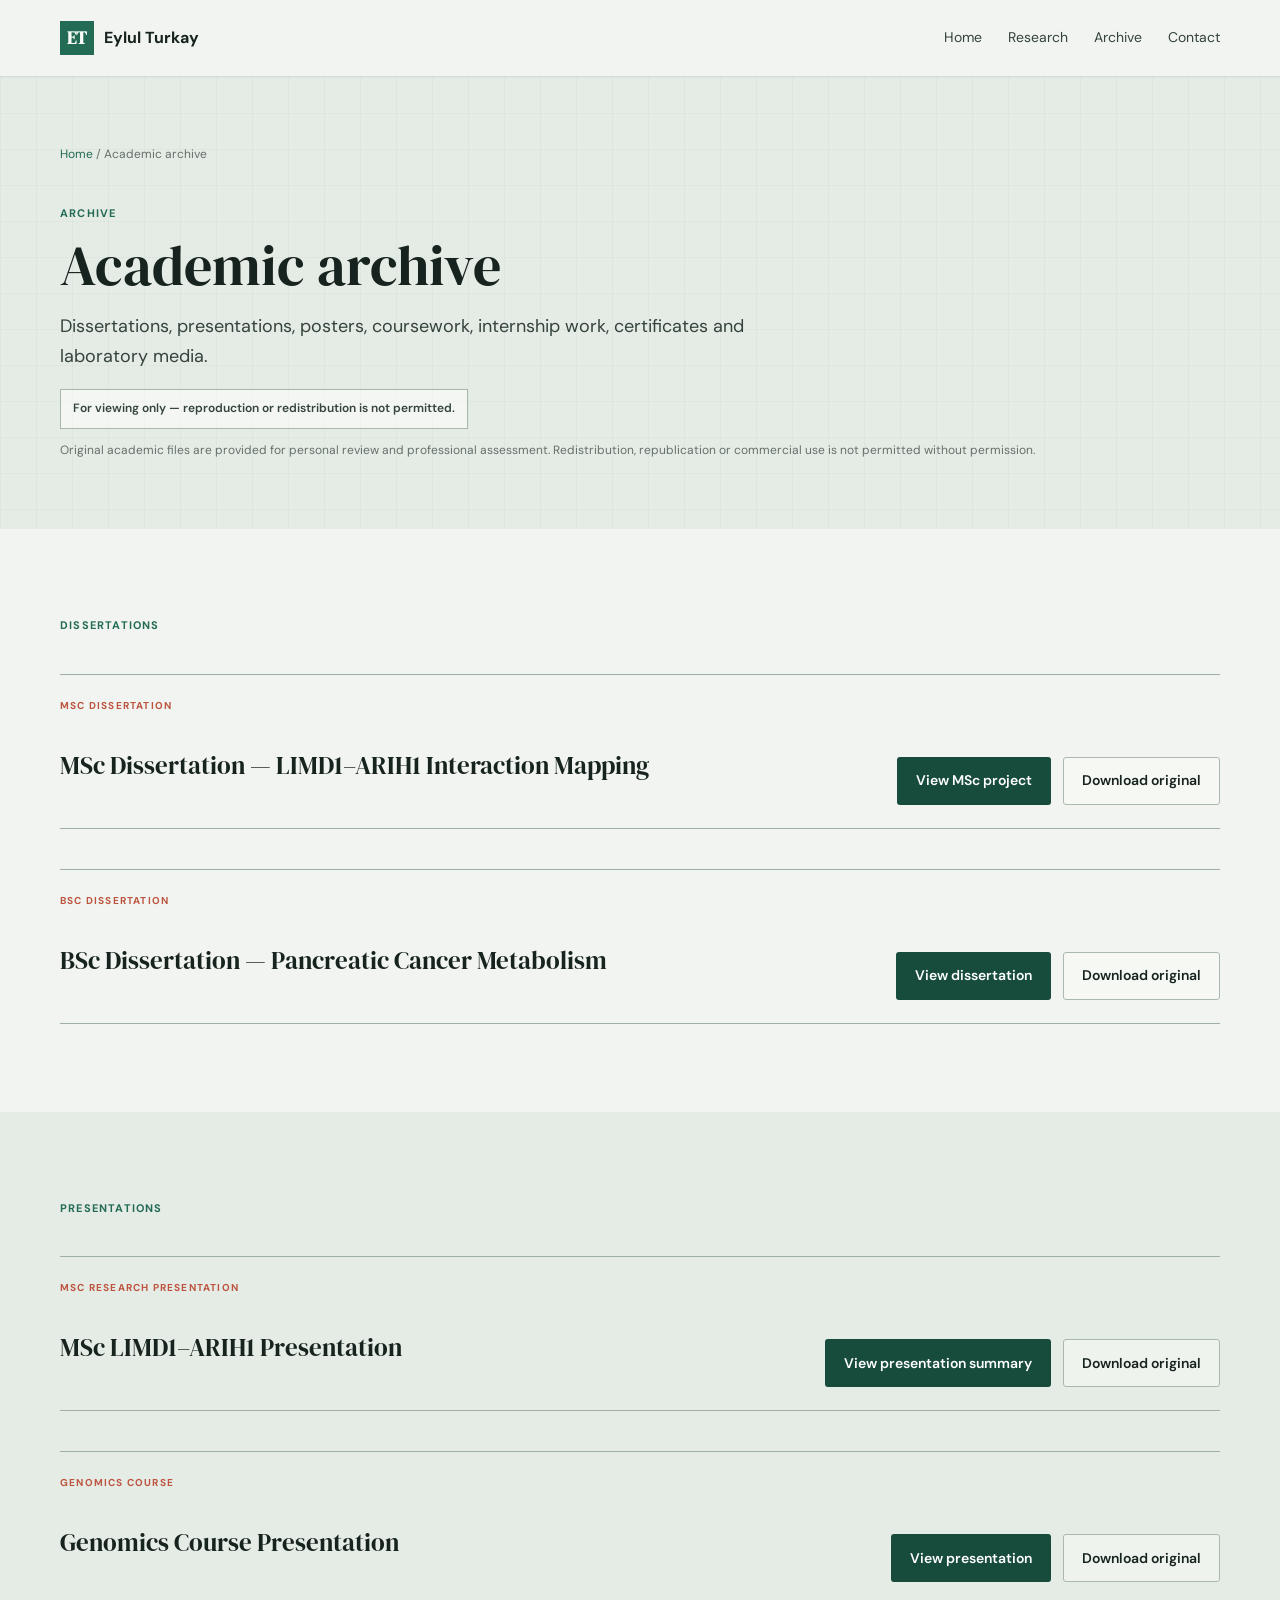
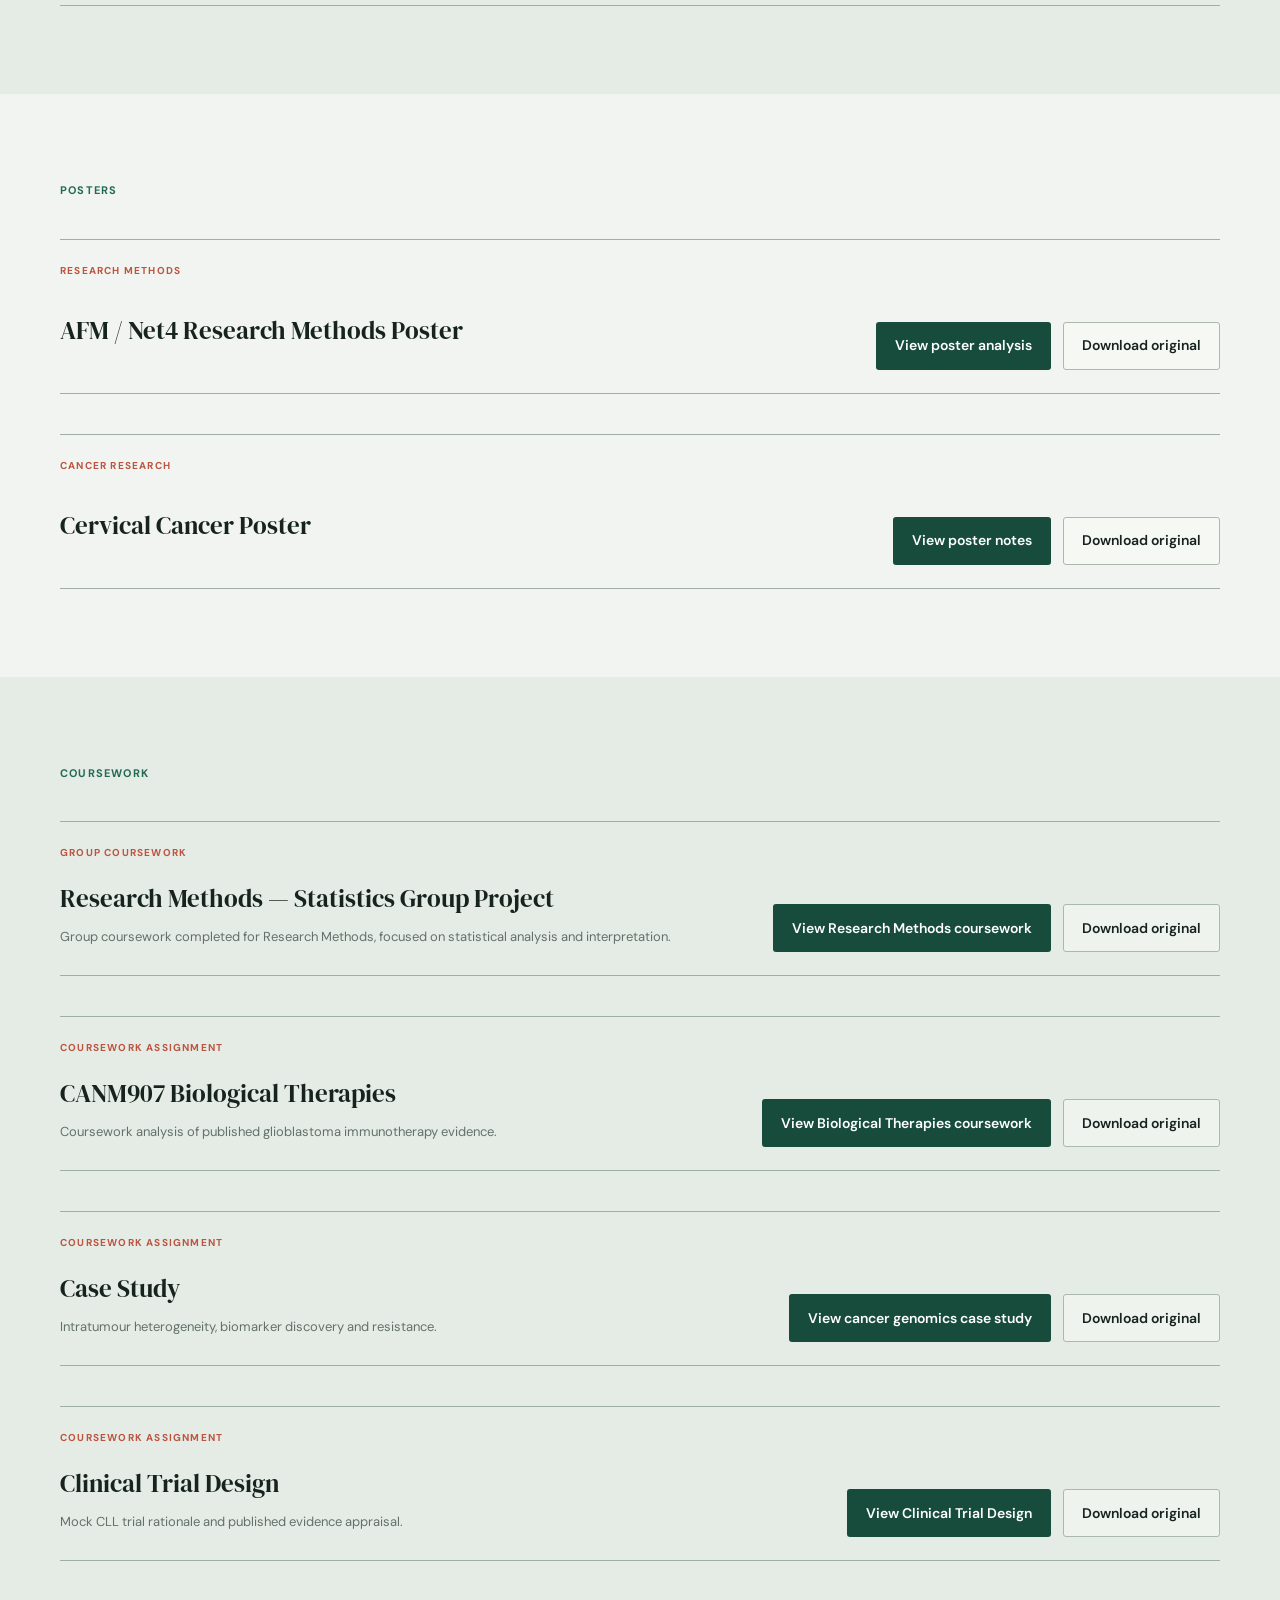
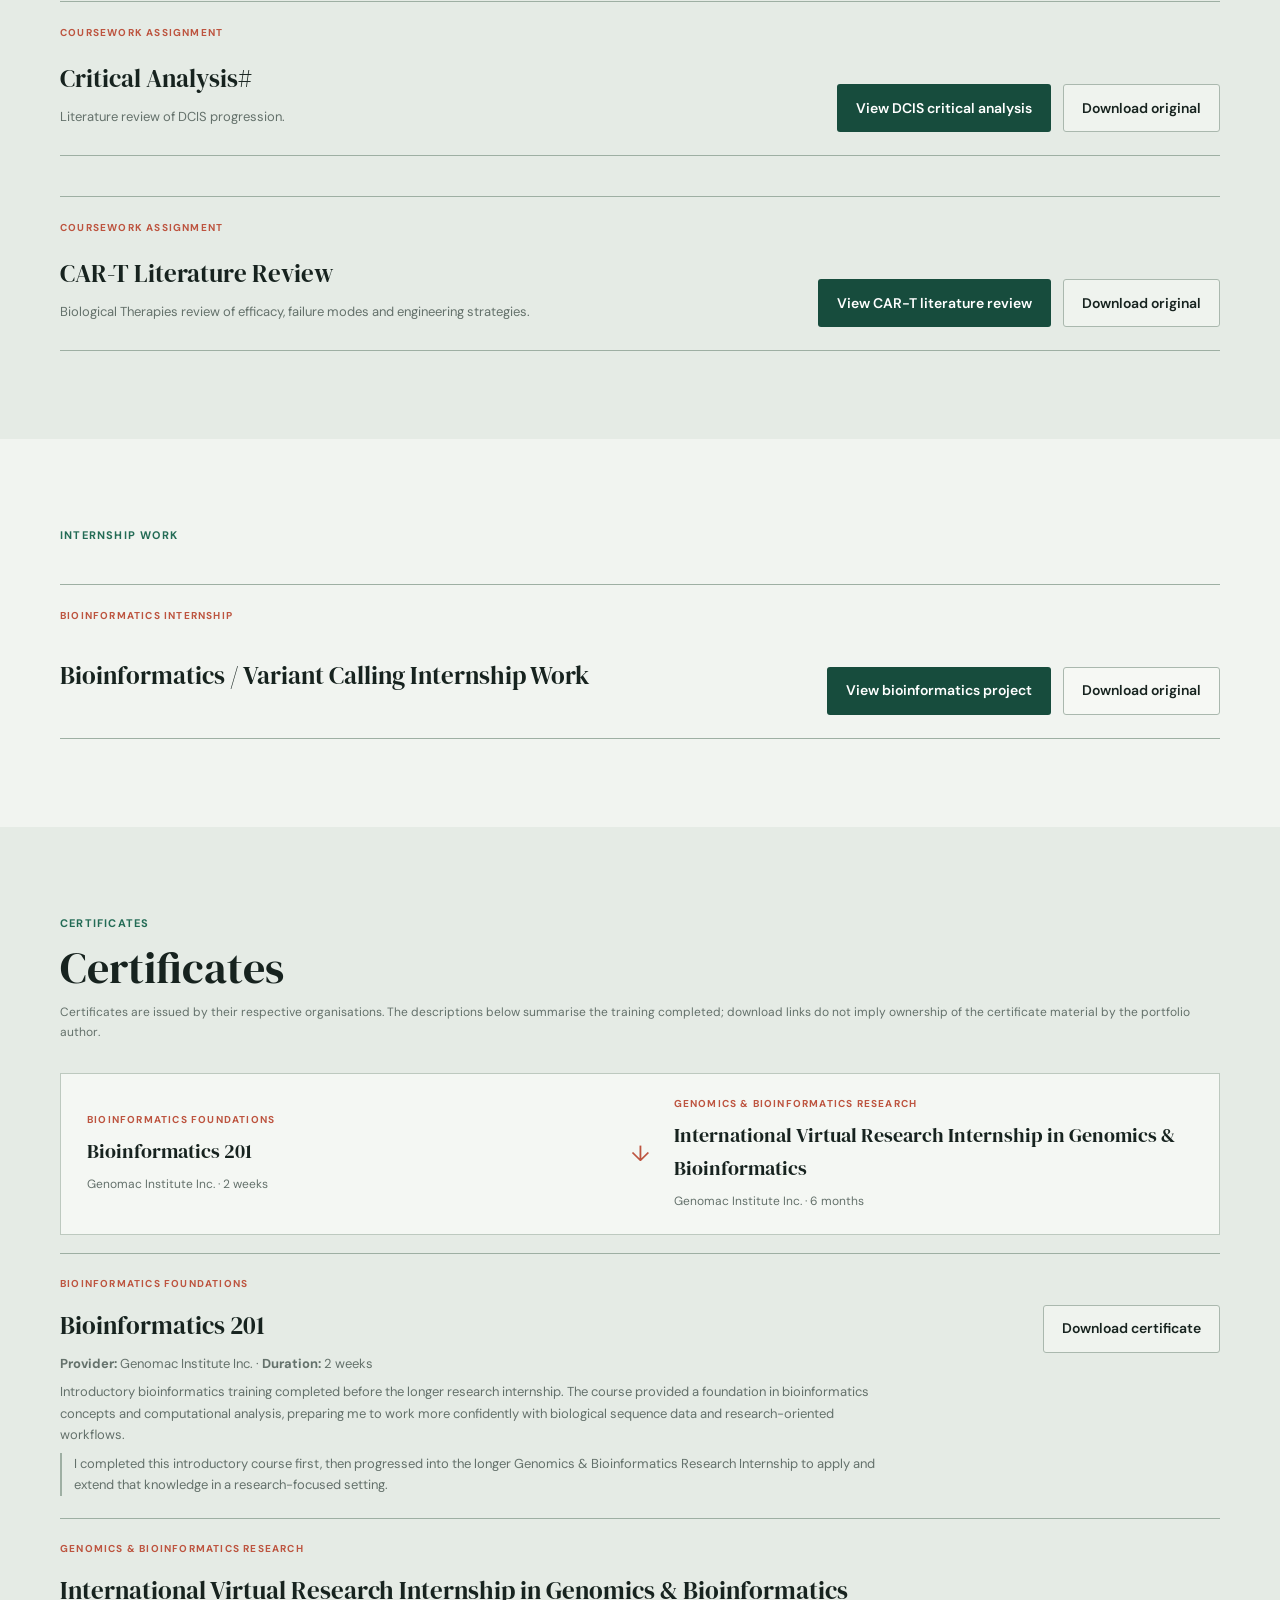
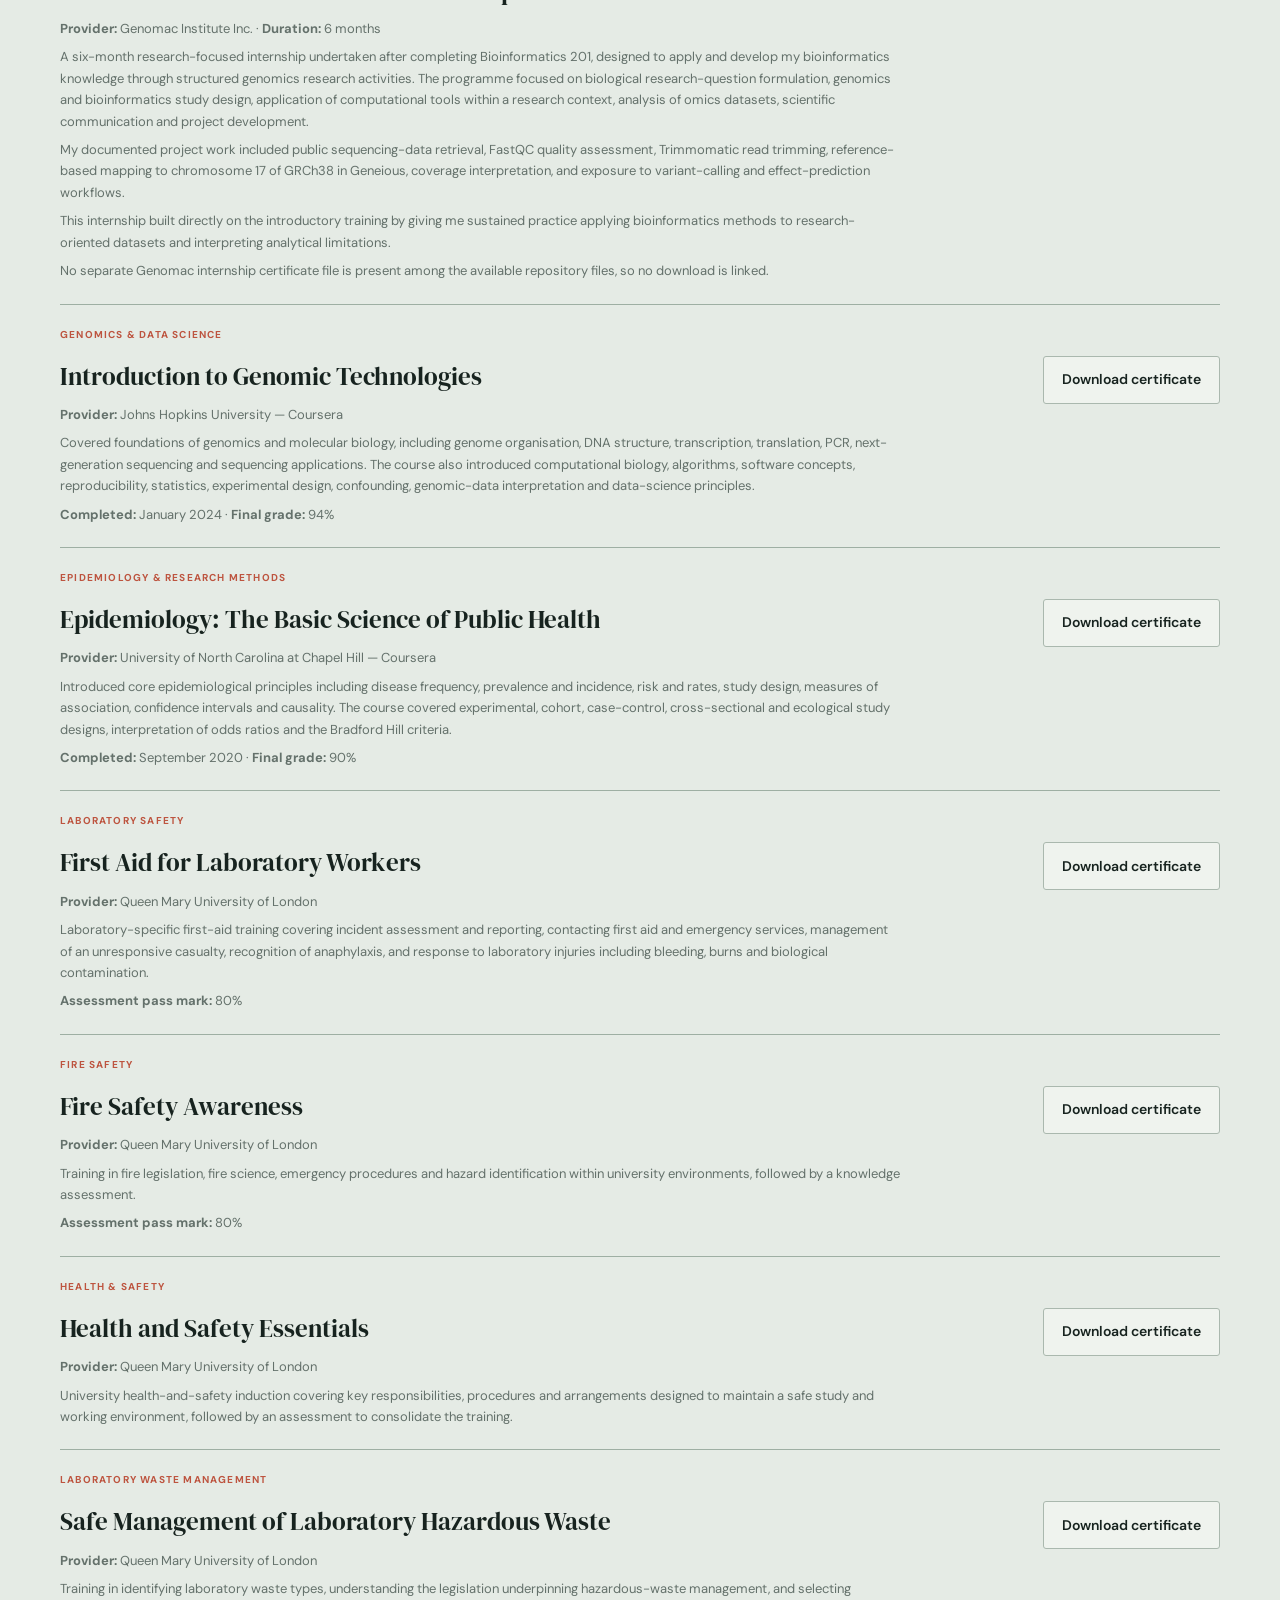
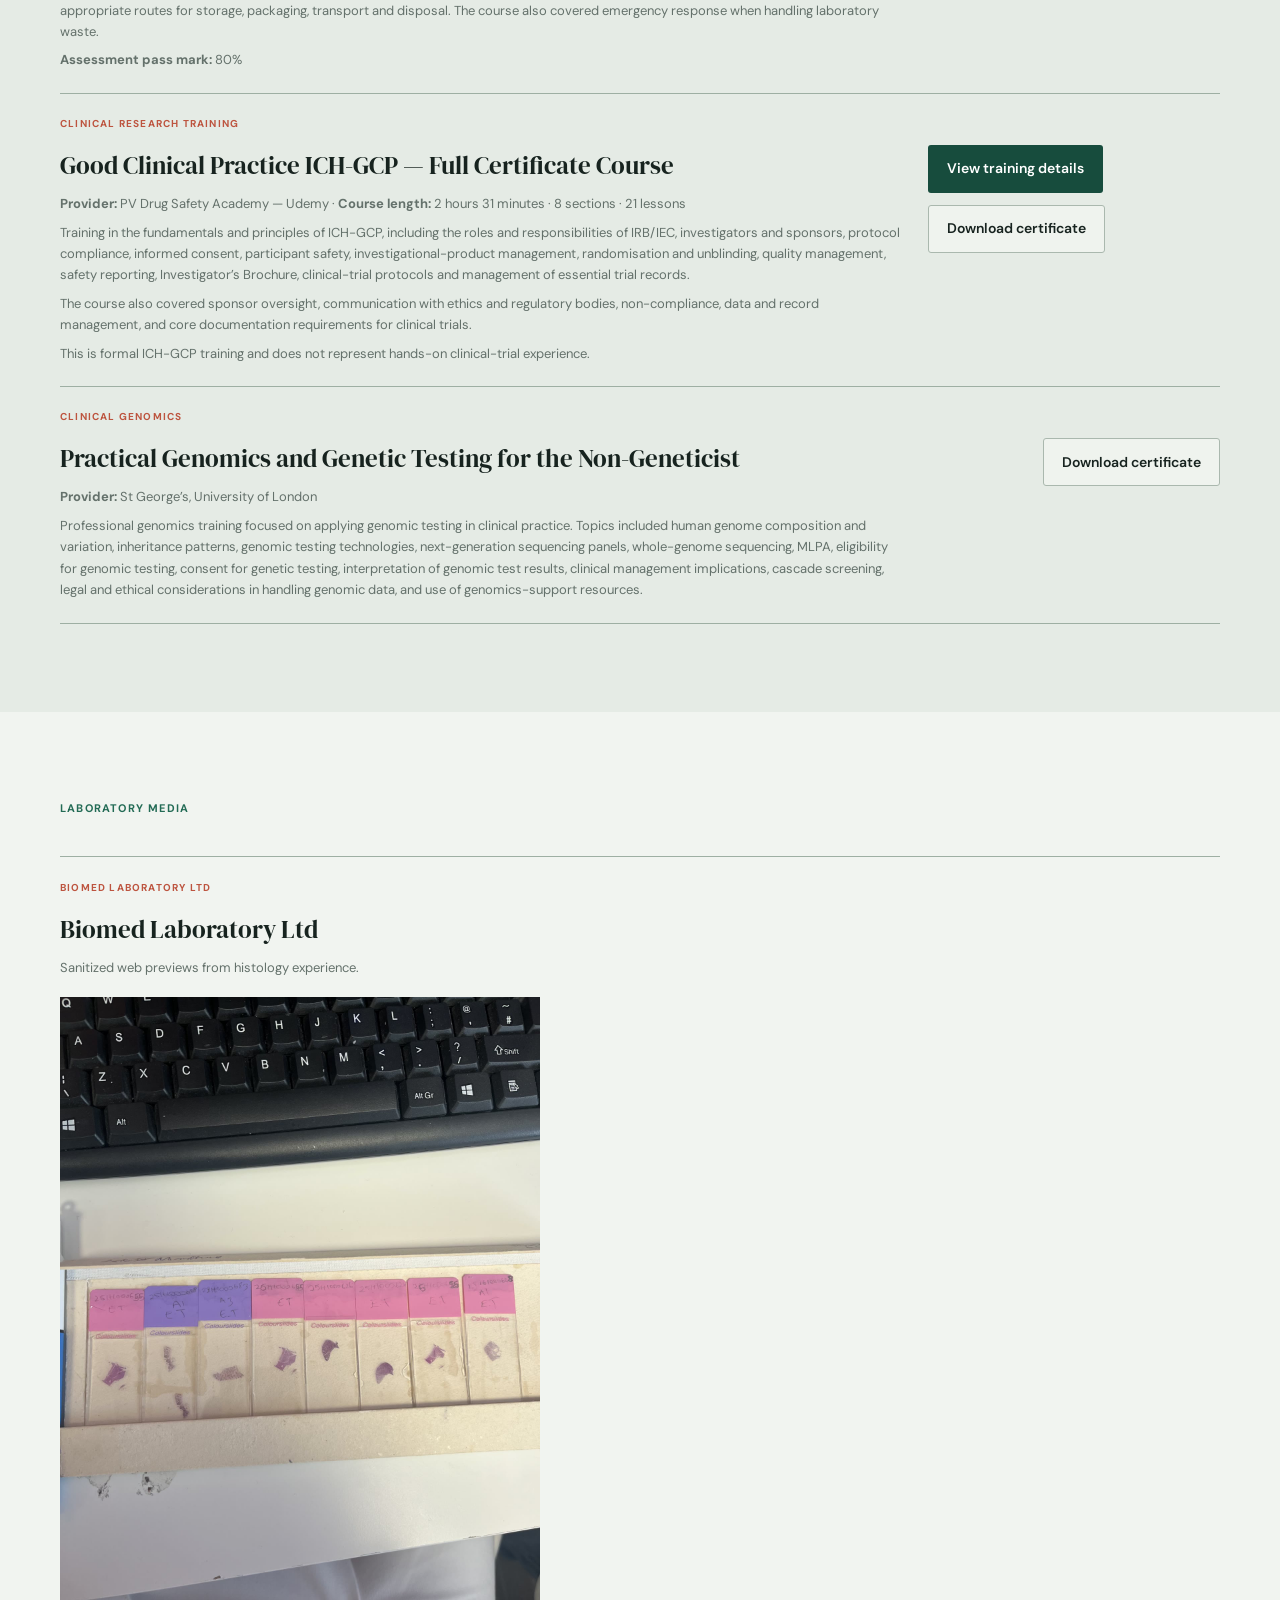
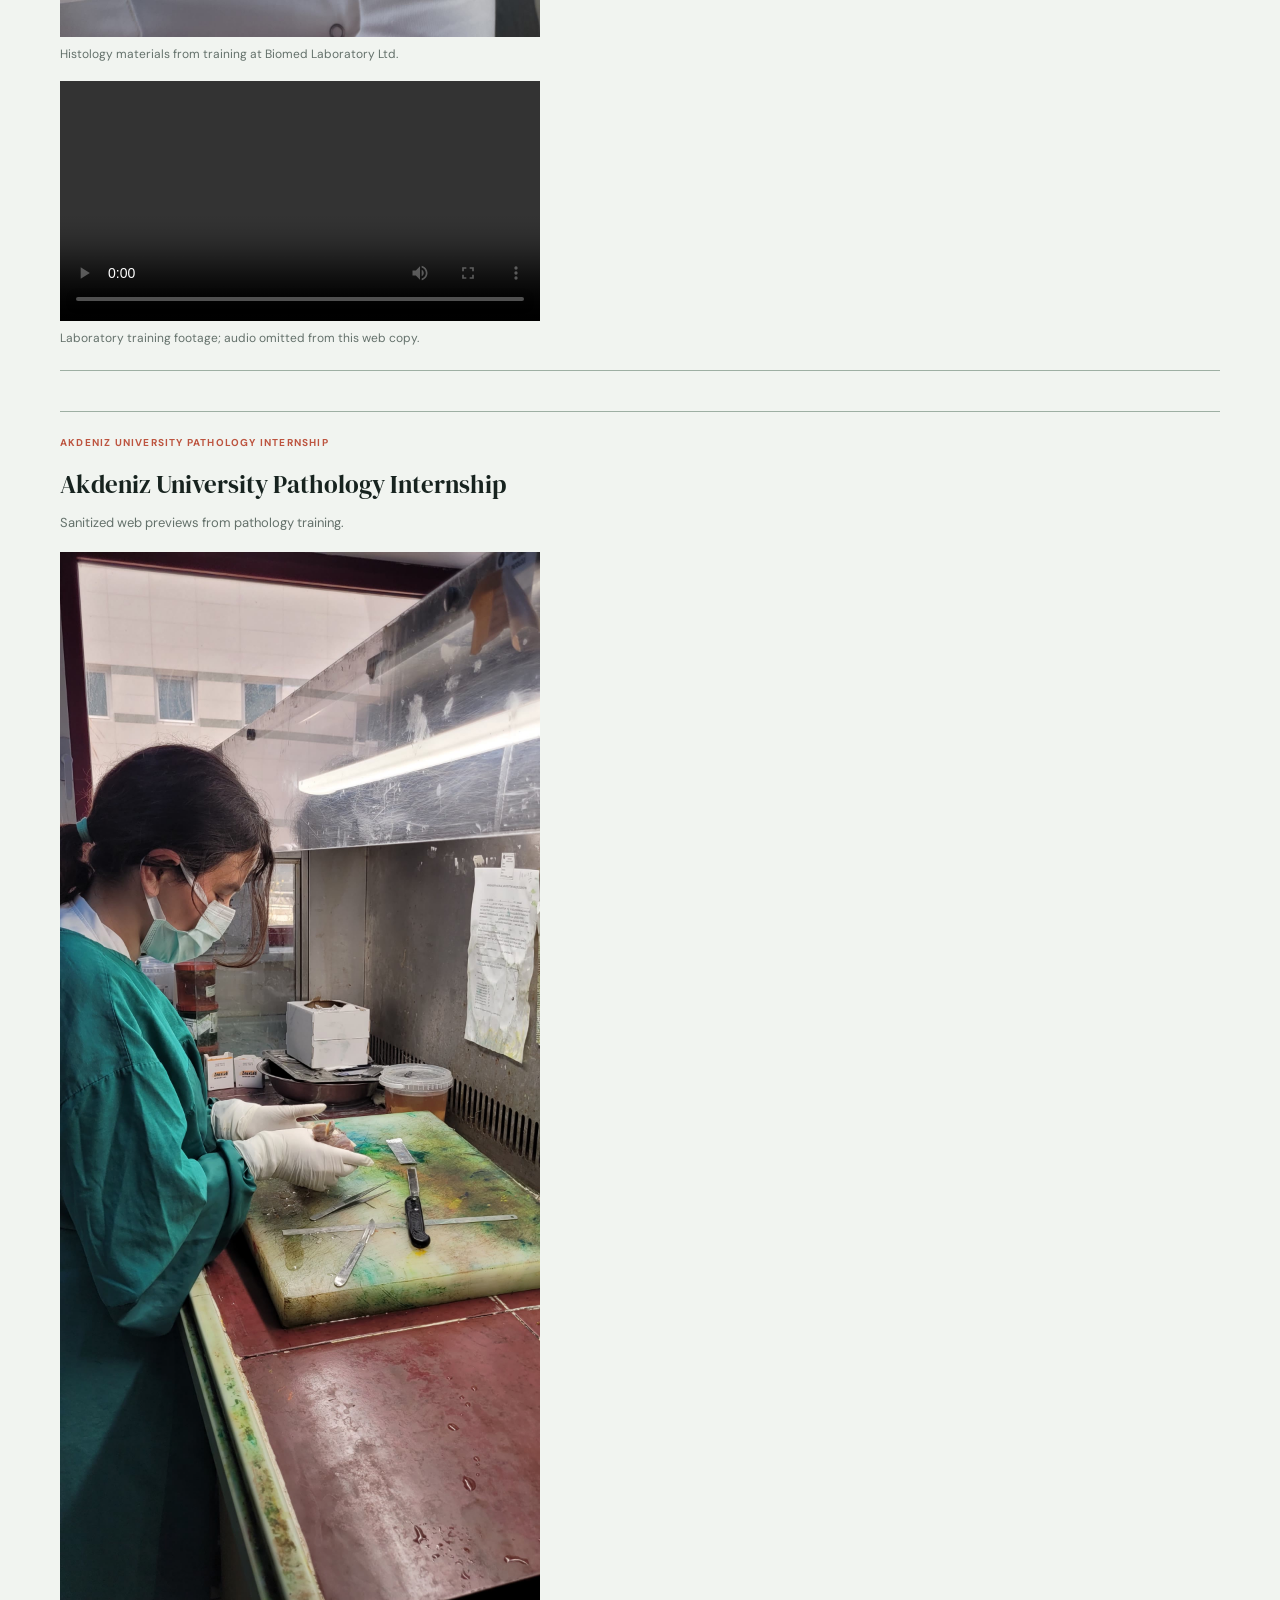
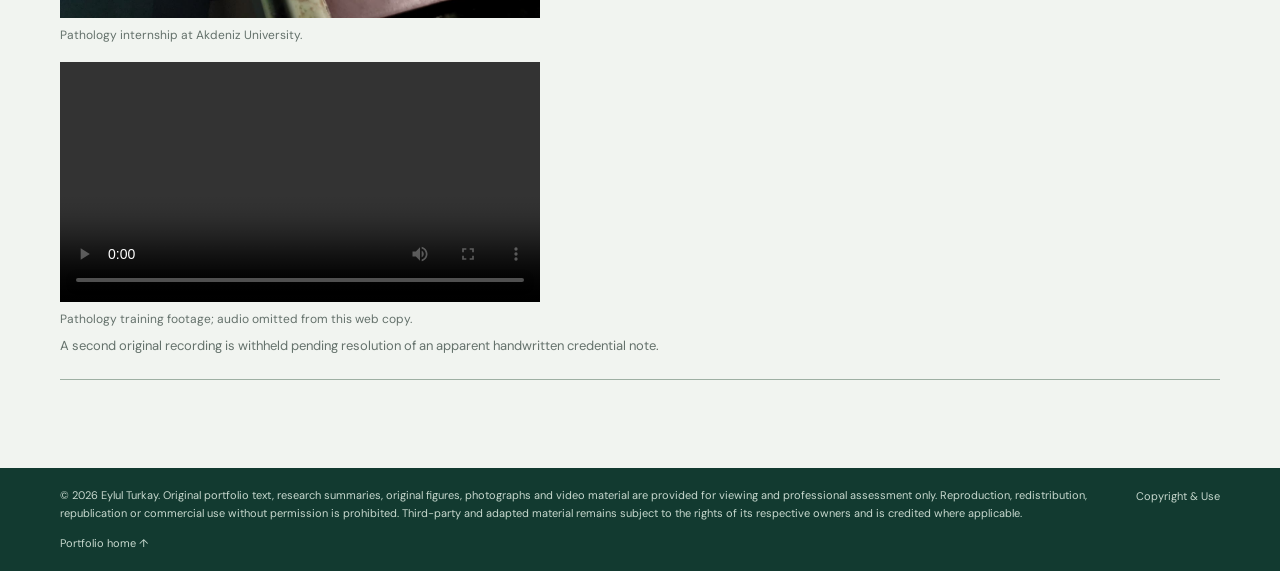
==== commit 5c03c8b8: "Expand certificate descriptions and training progression Co-authored-by: Copilot <223556219+Copilot@" ====
--- a/archive.html
+++ b/archive.html
@@ -215,70 +215,146 @@
 		<section class="section section-alt" aria-label="Certificates">
 			<div class="container">
 				<p class="section-label">CERTIFICATES</p>
-				<p class="archive-note">Certificates are issued by their respective organisations; the download links do not imply ownership by the portfolio author.</p>
-				<article class="publication-entry">
-					<p class="publication-type">BIOINFORMATICS</p>
-					<div class="publication-detail">
-						<div><h3>Bioinformatics Certificate</h3></div>
-						<a class="button button-outline" href="files/certificates/Certificate%20bioinformatics%20201.pdf" download>Download certificate</a>
-					</div>
-				</article>
-				<article class="publication-entry">
-					<p class="publication-type">GENOMICS</p>
-					<div class="publication-detail">
-						<div><h3>Genomic Technologies</h3></div>
-						<a class="button button-outline" href="files/certificates/Coursera%20G39C9DDZ4TYC.pdf" download>Download certificate</a>
-					</div>
-				</article>
-				<article class="publication-entry">
-					<p class="publication-type">EPIDEMIOLOGY</p>
-					<div class="publication-detail">
-						<div><h3>Epidemiology</h3></div>
-						<a class="button button-outline" href="files/certificates/Coursera%20J969FTVBUP62.pdf" download>Download certificate</a>
-					</div>
-				</article>
-				<article class="publication-entry">
-					<p class="publication-type">LABORATORY SAFETY</p>
-					<div class="publication-detail">
-						<div><h3>First Aid for Laboratory Workers</h3></div>
-						<a class="button button-outline" href="files/certificates/First%20Aid%20for%20Laboratory%20Workers_First%20Aid%20for%20Laboratory%20Workers%20Certificate.pdf" download>Download certificate</a>
-					</div>
-				</article>
-				<article class="publication-entry">
-					<p class="publication-type">FIRE SAFETY</p>
-					<div class="publication-detail">
-						<div><h3>Fire Safety Awareness</h3></div>
-						<a class="button button-outline" href="files/certificates/FSA%20-%20Students%20Only_Fire%20Safety%20Awareness%20Certificate.pdf" download>Download certificate</a>
-					</div>
-				</article>
-				<article class="publication-entry">
-					<p class="publication-type">CLINICAL RESEARCH</p>
-					<div class="publication-detail">
-						<div><h3>Good Clinical Practice</h3></div>
-						<a class="button button-outline" href="files/certificates/GCP%20certificate.pdf" download>Download certificate</a>
-					</div>
-				</article>
-				<article class="publication-entry">
-					<p class="publication-type">HEALTH AND SAFETY</p>
-					<div class="publication-detail">
-						<div><h3>Health and Safety Essentials</h3></div>
-						<a class="button button-outline" href="files/certificates/HASind_Health%20and%20Safety%20Essentials%20Certificate.pdf" download>Download certificate</a>
-					</div>
-				</article>
-				<article class="publication-entry">
-					<p class="publication-type">LABORATORY SAFETY</p>
-					<div class="publication-detail">
-						<div><h3>Laboratory Hazardous Waste</h3></div>
-						<a class="button button-outline" href="files/certificates/Safe%20Management%20of%20Lab%20Hazardous%20Waste_Get%20Your%20Certificate%20.pdf" download>Download certificate</a>
-					</div>
-				</article>
-				<article class="publication-entry">
-					<p class="publication-type">CERTIFICATE</p>
-					<div class="publication-detail">
-						<div><h3>SGUL Certificate</h3></div>
-						<a class="button button-outline" href="files/certificates/SGUL%20certificate.pdf" download>Download certificate</a>
-					</div>
-				</article>
+				<h2>Certificates</h2>
+				<p class="archive-note">Certificates are issued by their respective organisations. The descriptions below summarise the training completed; download links do not imply ownership of the certificate material by the portfolio author.</p>
+				<div class="training-progression" aria-label="Genomac bioinformatics training progression">
+					<div class="training-progression-step">
+						<p class="publication-type">BIOINFORMATICS FOUNDATIONS</p>
+						<h3>Bioinformatics 201</h3>
+						<p>Genomac Institute Inc. · 2 weeks</p>
+					</div>
+					<span class="training-progression-arrow" aria-hidden="true">↓</span>
+					<div class="training-progression-step">
+						<p class="publication-type">GENOMICS &amp; BIOINFORMATICS RESEARCH</p>
+						<h3>International Virtual Research Internship in Genomics &amp; Bioinformatics</h3>
+						<p>Genomac Institute Inc. · 6 months</p>
+					</div>
+				</div>
+				<div class="certificate-list">
+					<article class="publication-entry">
+						<p class="publication-type">BIOINFORMATICS FOUNDATIONS</p>
+						<div class="publication-detail">
+							<div>
+								<h3>Bioinformatics 201</h3>
+								<p><strong>Provider:</strong> Genomac Institute Inc. · <strong>Duration:</strong> 2 weeks</p>
+								<p>Introductory bioinformatics training completed before the longer research internship. The course provided a foundation in bioinformatics concepts and computational analysis, preparing me to work more confidently with biological sequence data and research-oriented workflows.</p>
+								<p class="certificate-progression-note">I completed this introductory course first, then progressed into the longer Genomics &amp; Bioinformatics Research Internship to apply and extend that knowledge in a research-focused setting.</p>
+							</div>
+							<a class="button button-outline" href="files/certificates/Certificate%20bioinformatics%20201.pdf" download>Download certificate</a>
+						</div>
+					</article>
+					<article class="publication-entry">
+						<p class="publication-type">GENOMICS &amp; BIOINFORMATICS RESEARCH</p>
+						<div class="publication-detail">
+							<div>
+								<h3>International Virtual Research Internship in Genomics &amp; Bioinformatics</h3>
+								<p><strong>Provider:</strong> Genomac Institute Inc. · <strong>Duration:</strong> 6 months</p>
+								<p>A six-month research-focused internship undertaken after completing Bioinformatics 201, designed to apply and develop my bioinformatics knowledge through structured genomics research activities. The programme focused on biological research-question formulation, genomics and bioinformatics study design, application of computational tools within a research context, analysis of omics datasets, scientific communication and project development.</p>
+								<p>My documented project work included public sequencing-data retrieval, FastQC quality assessment, Trimmomatic read trimming, reference-based mapping to chromosome 17 of GRCh38 in Geneious, coverage interpretation, and exposure to variant-calling and effect-prediction workflows.</p>
+								<p>This internship built directly on the introductory training by giving me sustained practice applying bioinformatics methods to research-oriented datasets and interpreting analytical limitations.</p>
+								<p class="archive-note">No separate Genomac internship certificate file is present among the available repository files, so no download is linked.</p>
+							</div>
+						</div>
+					</article>
+					<article class="publication-entry">
+						<p class="publication-type">GENOMICS &amp; DATA SCIENCE</p>
+						<div class="publication-detail">
+							<div>
+								<h3>Introduction to Genomic Technologies</h3>
+								<p><strong>Provider:</strong> Johns Hopkins University — Coursera</p>
+								<p>Covered foundations of genomics and molecular biology, including genome organisation, DNA structure, transcription, translation, PCR, next-generation sequencing and sequencing applications. The course also introduced computational biology, algorithms, software concepts, reproducibility, statistics, experimental design, confounding, genomic-data interpretation and data-science principles.</p>
+								<p><strong>Completed:</strong> January 2024 · <strong>Final grade:</strong> 94%</p>
+							</div>
+							<a class="button button-outline" href="files/certificates/Coursera%20G39C9DDZ4TYC.pdf" download>Download certificate</a>
+						</div>
+					</article>
+					<article class="publication-entry">
+						<p class="publication-type">EPIDEMIOLOGY &amp; RESEARCH METHODS</p>
+						<div class="publication-detail">
+							<div>
+								<h3>Epidemiology: The Basic Science of Public Health</h3>
+								<p><strong>Provider:</strong> University of North Carolina at Chapel Hill — Coursera</p>
+								<p>Introduced core epidemiological principles including disease frequency, prevalence and incidence, risk and rates, study design, measures of association, confidence intervals and causality. The course covered experimental, cohort, case-control, cross-sectional and ecological study designs, interpretation of odds ratios and the Bradford Hill criteria.</p>
+								<p><strong>Completed:</strong> September 2020 · <strong>Final grade:</strong> 90%</p>
+							</div>
+							<a class="button button-outline" href="files/certificates/Coursera%20J969FTVBUP62.pdf" download>Download certificate</a>
+						</div>
+					</article>
+					<article class="publication-entry">
+						<p class="publication-type">LABORATORY SAFETY</p>
+						<div class="publication-detail">
+							<div>
+								<h3>First Aid for Laboratory Workers</h3>
+								<p><strong>Provider:</strong> Queen Mary University of London</p>
+								<p>Laboratory-specific first-aid training covering incident assessment and reporting, contacting first aid and emergency services, management of an unresponsive casualty, recognition of anaphylaxis, and response to laboratory injuries including bleeding, burns and biological contamination.</p>
+								<p><strong>Assessment pass mark:</strong> 80%</p>
+							</div>
+							<a class="button button-outline" href="files/certificates/First%20Aid%20for%20Laboratory%20Workers_First%20Aid%20for%20Laboratory%20Workers%20Certificate.pdf" download>Download certificate</a>
+						</div>
+					</article>
+					<article class="publication-entry">
+						<p class="publication-type">FIRE SAFETY</p>
+						<div class="publication-detail">
+							<div>
+								<h3>Fire Safety Awareness</h3>
+								<p><strong>Provider:</strong> Queen Mary University of London</p>
+								<p>Training in fire legislation, fire science, emergency procedures and hazard identification within university environments, followed by a knowledge assessment.</p>
+								<p><strong>Assessment pass mark:</strong> 80%</p>
+							</div>
+							<a class="button button-outline" href="files/certificates/FSA%20-%20Students%20Only_Fire%20Safety%20Awareness%20Certificate.pdf" download>Download certificate</a>
+						</div>
+					</article>
+					<article class="publication-entry">
+						<p class="publication-type">HEALTH &amp; SAFETY</p>
+						<div class="publication-detail">
+							<div>
+								<h3>Health and Safety Essentials</h3>
+								<p><strong>Provider:</strong> Queen Mary University of London</p>
+								<p>University health-and-safety induction covering key responsibilities, procedures and arrangements designed to maintain a safe study and working environment, followed by an assessment to consolidate the training.</p>
+							</div>
+							<a class="button button-outline" href="files/certificates/HASind_Health%20and%20Safety%20Essentials%20Certificate.pdf" download>Download certificate</a>
+						</div>
+					</article>
+					<article class="publication-entry">
+						<p class="publication-type">LABORATORY WASTE MANAGEMENT</p>
+						<div class="publication-detail">
+							<div>
+								<h3>Safe Management of Laboratory Hazardous Waste</h3>
+								<p><strong>Provider:</strong> Queen Mary University of London</p>
+								<p>Training in identifying laboratory waste types, understanding the legislation underpinning hazardous-waste management, and selecting appropriate routes for storage, packaging, transport and disposal. The course also covered emergency response when handling laboratory waste.</p>
+								<p><strong>Assessment pass mark:</strong> 80%</p>
+							</div>
+							<a class="button button-outline" href="files/certificates/Safe%20Management%20of%20Lab%20Hazardous%20Waste_Get%20Your%20Certificate%20.pdf" download>Download certificate</a>
+						</div>
+					</article>
+					<article class="publication-entry">
+						<p class="publication-type">CLINICAL RESEARCH TRAINING</p>
+						<div class="publication-detail">
+							<div>
+								<h3>Good Clinical Practice ICH-GCP — Full Certificate Course</h3>
+								<p><strong>Provider:</strong> PV Drug Safety Academy — Udemy · <strong>Course length:</strong> 2 hours 31 minutes · 8 sections · 21 lessons</p>
+								<p>Training in the fundamentals and principles of ICH-GCP, including the roles and responsibilities of IRB/IEC, investigators and sponsors, protocol compliance, informed consent, participant safety, investigational-product management, randomisation and unblinding, quality management, safety reporting, Investigator’s Brochure, clinical-trial protocols and management of essential trial records.</p>
+								<p>The course also covered sponsor oversight, communication with ethics and regulatory bodies, non-compliance, data and record management, and core documentation requirements for clinical trials.</p>
+								<p>This is formal ICH-GCP training and does not represent hands-on clinical-trial experience.</p>
+							</div>
+							<div class="hero-actions">
+								<a class="button button-primary" href="projects/ich-gcp-training.html">View training details</a>
+								<a class="button button-outline" href="files/certificates/GCP%20certificate.pdf" download>Download certificate</a>
+							</div>
+						</div>
+					</article>
+					<article class="publication-entry">
+						<p class="publication-type">CLINICAL GENOMICS</p>
+						<div class="publication-detail">
+							<div>
+								<h3>Practical Genomics and Genetic Testing for the Non-Geneticist</h3>
+								<p><strong>Provider:</strong> St George’s, University of London</p>
+								<p>Professional genomics training focused on applying genomic testing in clinical practice. Topics included human genome composition and variation, inheritance patterns, genomic testing technologies, next-generation sequencing panels, whole-genome sequencing, MLPA, eligibility for genomic testing, consent for genetic testing, interpretation of genomic test results, clinical management implications, cascade screening, legal and ethical considerations in handling genomic data, and use of genomics-support resources.</p>
+							</div>
+							<a class="button button-outline" href="files/certificates/SGUL%20certificate.pdf" download>Download certificate</a>
+						</div>
+					</article>
+				</div>
 			</div>
 		</section>
 
--- a/styles.css
+++ b/styles.css
@@ -146,6 +146,17 @@
 .publication-detail .text-link { flex-shrink: 0; margin: 0; color: var(--green); }
 .publication-detail .text-link:hover { color: var(--coral); }
 .archive-media .publication-detail { align-items: flex-start; }
+.training-progression { display: grid; grid-template-columns: minmax(0, 1fr) auto minmax(0, 1fr); align-items: center; gap: 24px; margin-top: 30px; padding: 22px 26px; border: 1px solid #bdc9bf; background: rgba(251, 252, 249, 0.7); }
+.training-progression-step h3 { margin: 8px 0 0; font-family: "DM Serif Display", Georgia, serif; font-size: 20px; font-weight: 400; }
+.training-progression-step p:last-child { margin: 7px 0 0; color: var(--muted); font-size: 12px; }
+.training-progression-arrow { color: var(--coral); font-size: 22px; }
+.certificate-list { margin-top: 18px; }
+.certificate-list .publication-entry { margin-top: 0; padding: 22px 0; border-bottom: 0; }
+.certificate-list .publication-entry:last-child { border-bottom: 1px solid #9eafa3; }
+.certificate-list .publication-detail { align-items: flex-start; }
+.certificate-list .publication-detail > div:first-child { max-width: 840px; }
+.certificate-list .publication-detail .hero-actions { margin-top: 0; }
+.certificate-progression-note { padding-left: 12px; border-left: 2px solid #9eafa3; }
 .archive-media img, .archive-media video { display: block; width: min(100%, 480px); max-width: 100%; margin-top: 12px; }
 .archive-media figure { margin: 18px 0 0; }
 .archive-media figcaption { max-width: 480px; margin-top: 8px; color: var(--muted); font-size: 12px; line-height: 1.5; }
@@ -221,6 +232,8 @@
 	.experience-item > p:last-child { grid-column: 2; }
 	.skills-grid { grid-template-columns: 1fr; gap: 25px; margin-top: 30px; }
 	.publication-detail { align-items: flex-start; flex-direction: column; gap: 12px; }
+	.training-progression { grid-template-columns: 1fr; gap: 14px; padding: 18px; }
+	.training-progression-arrow { justify-self: center; }
 	.contact-layout { align-items: flex-start; flex-direction: column; }
 	.contact-section h2 { font-size: 31px; }
 	.footer-inner { flex-direction: column; gap: 4px; }
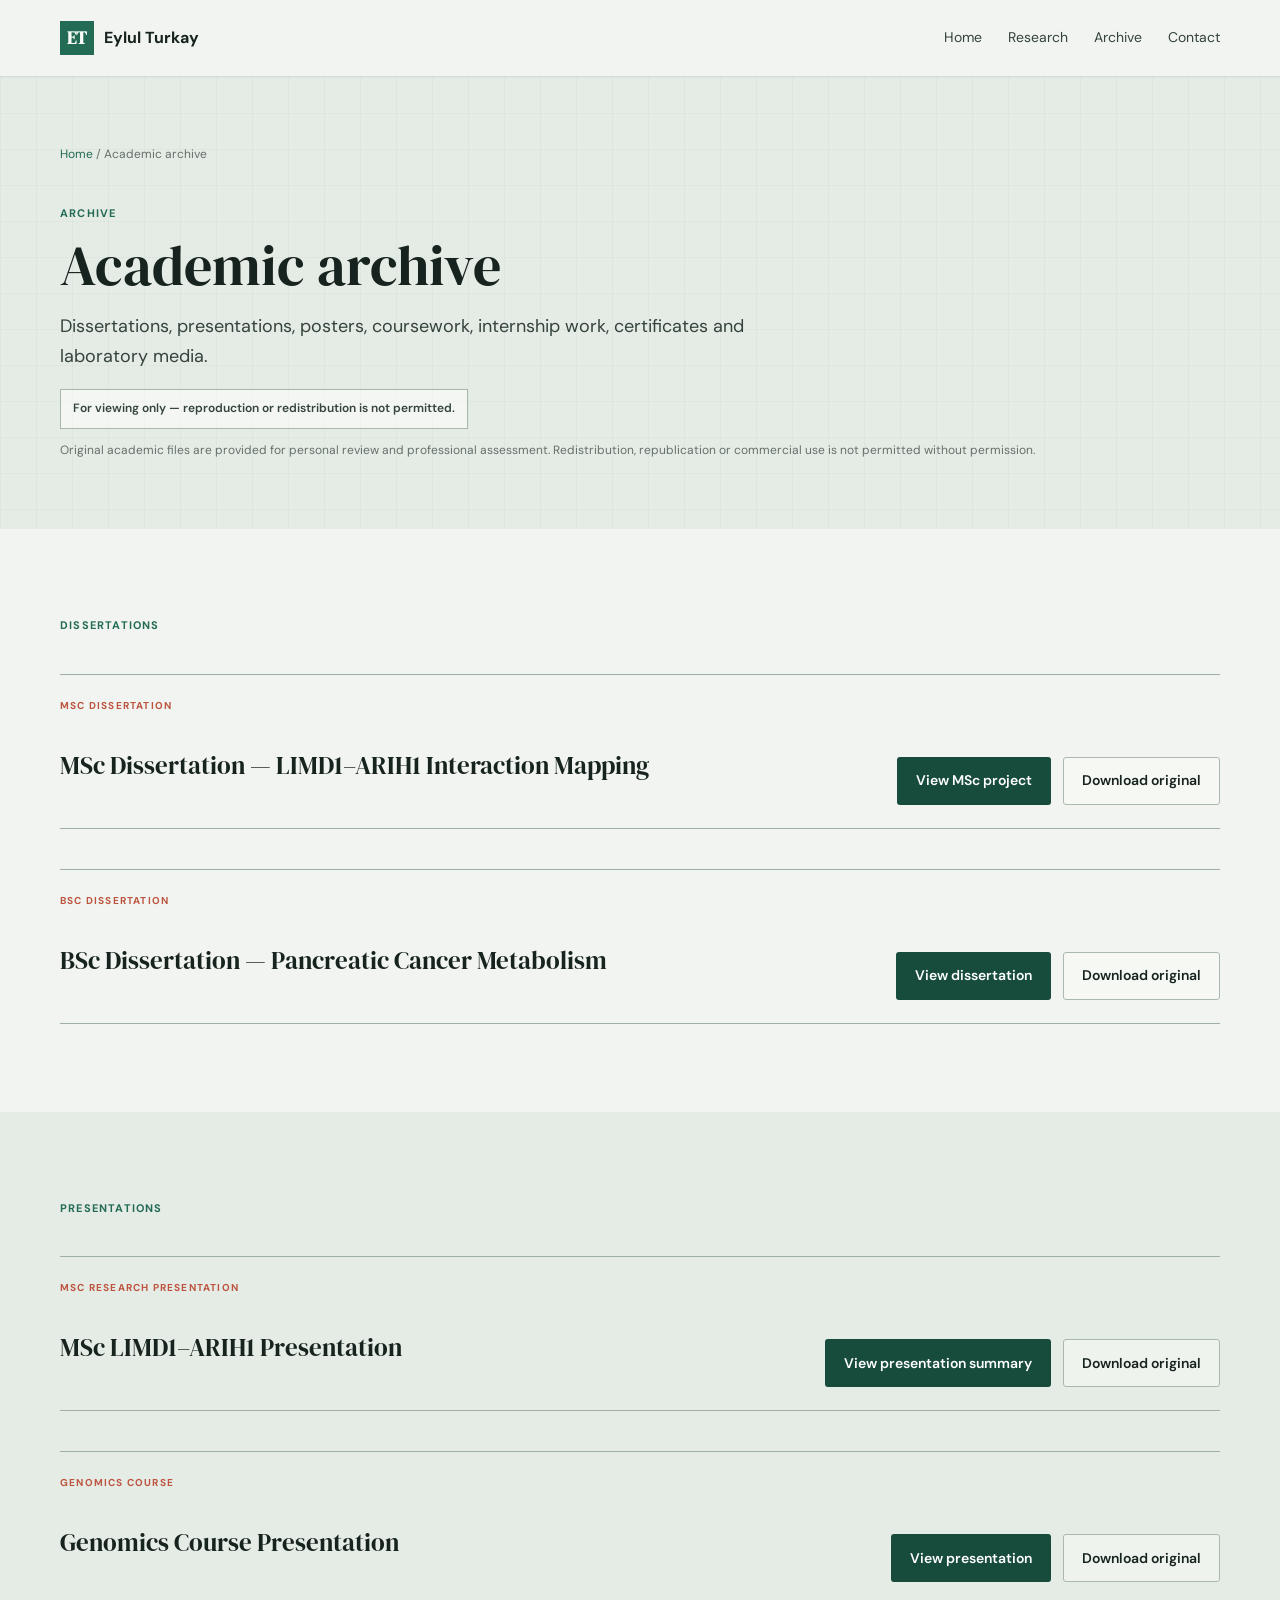
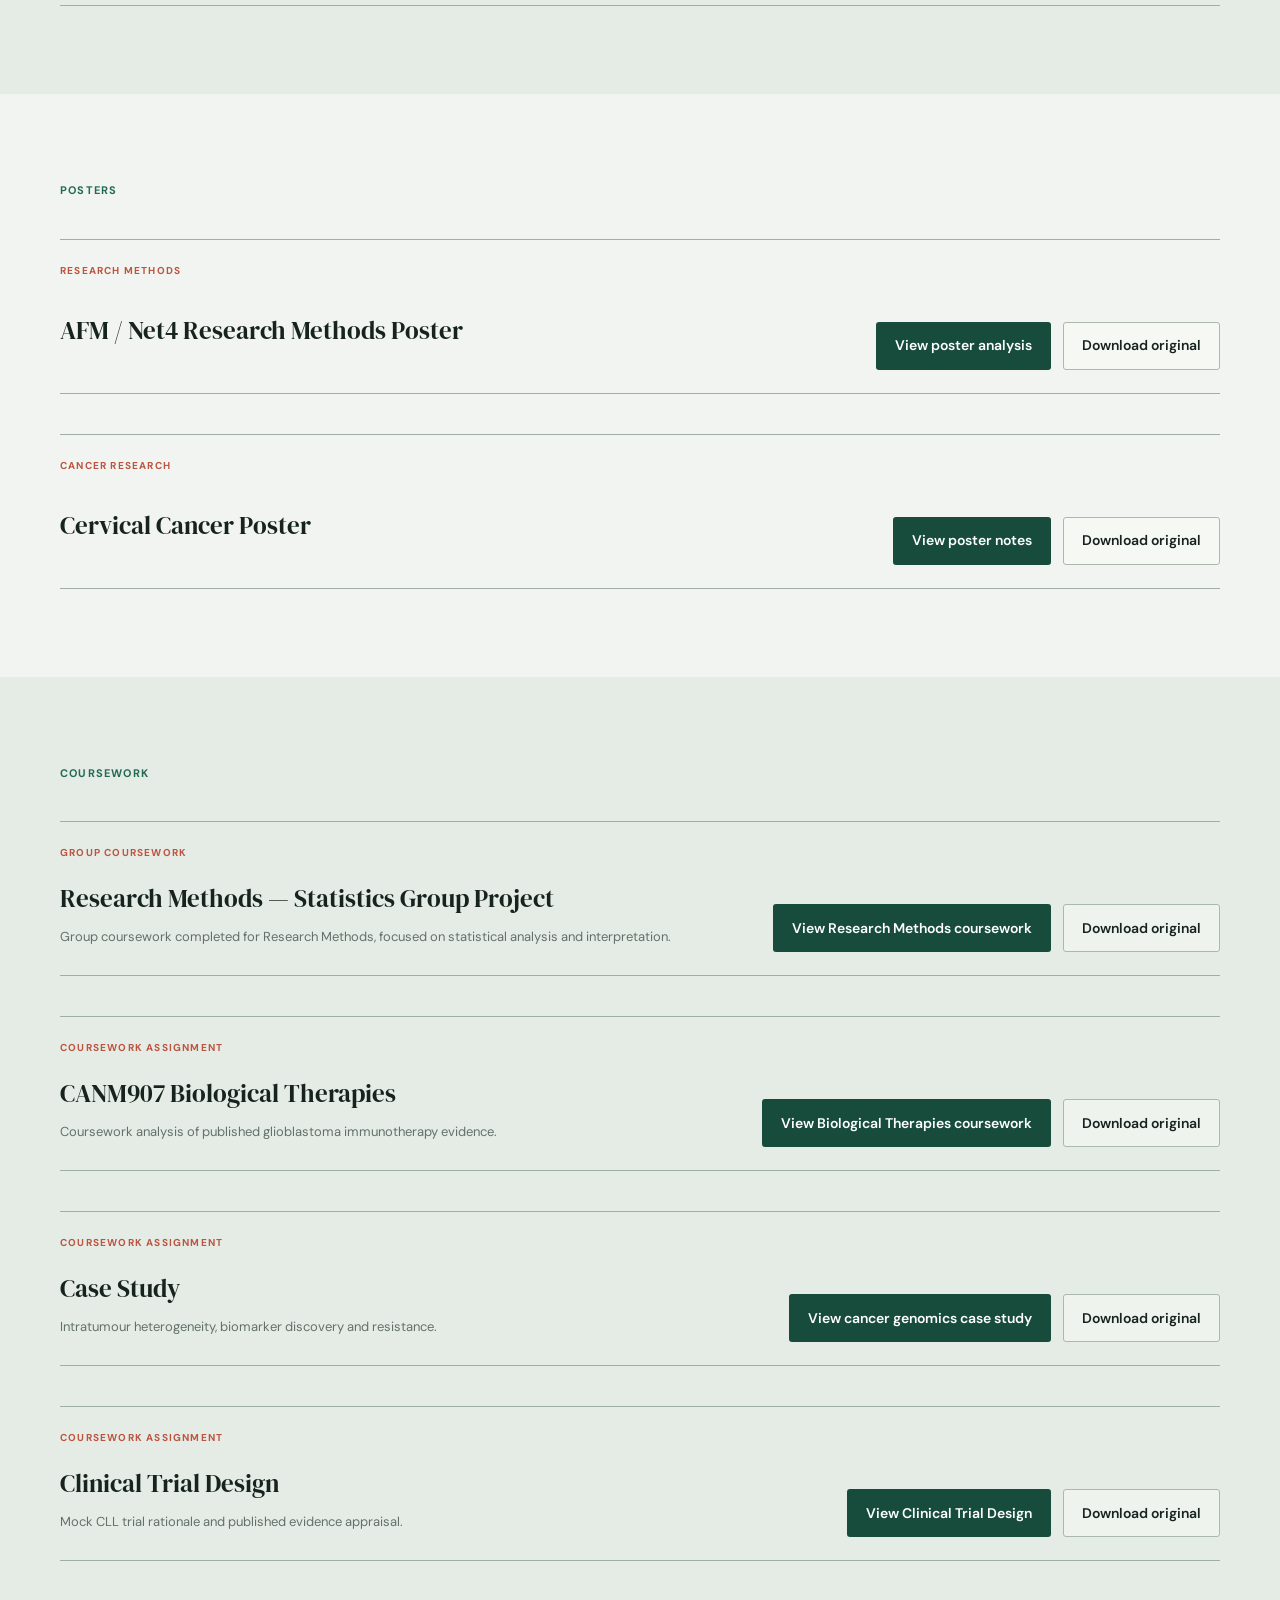
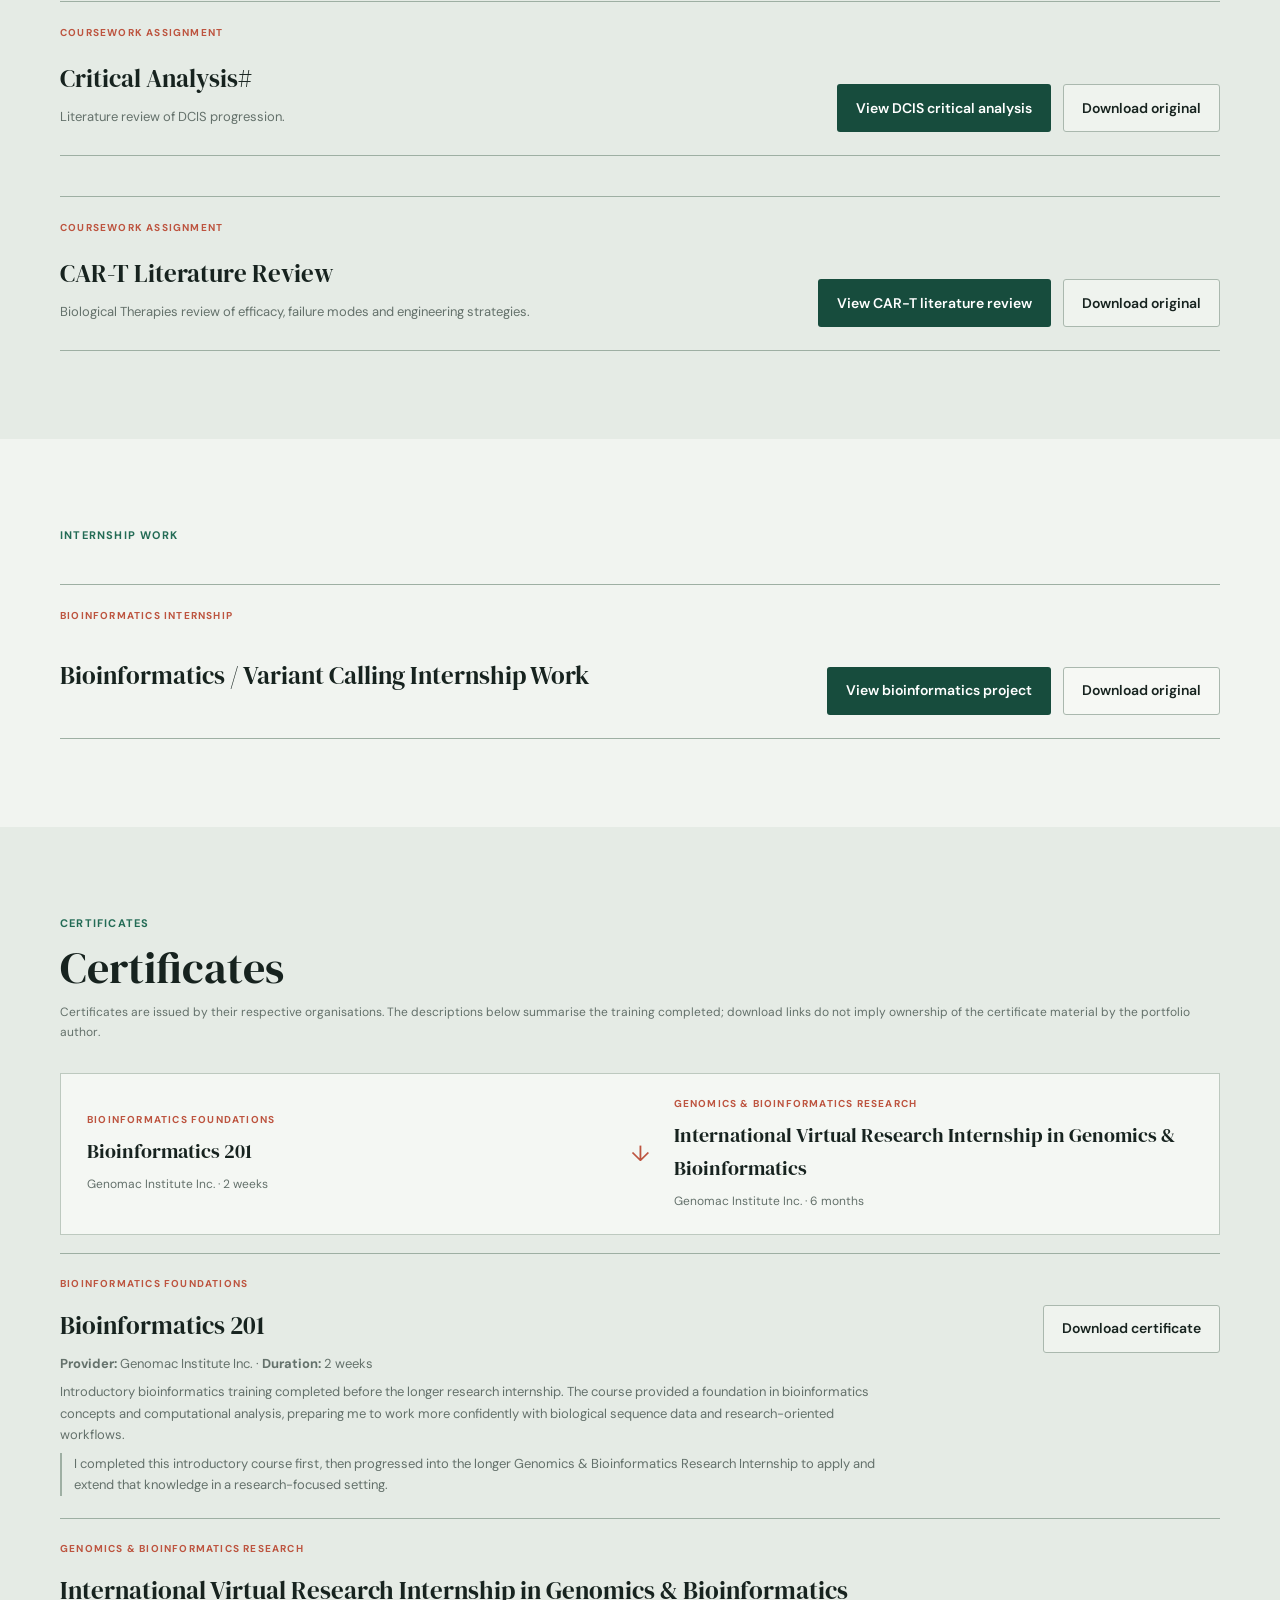
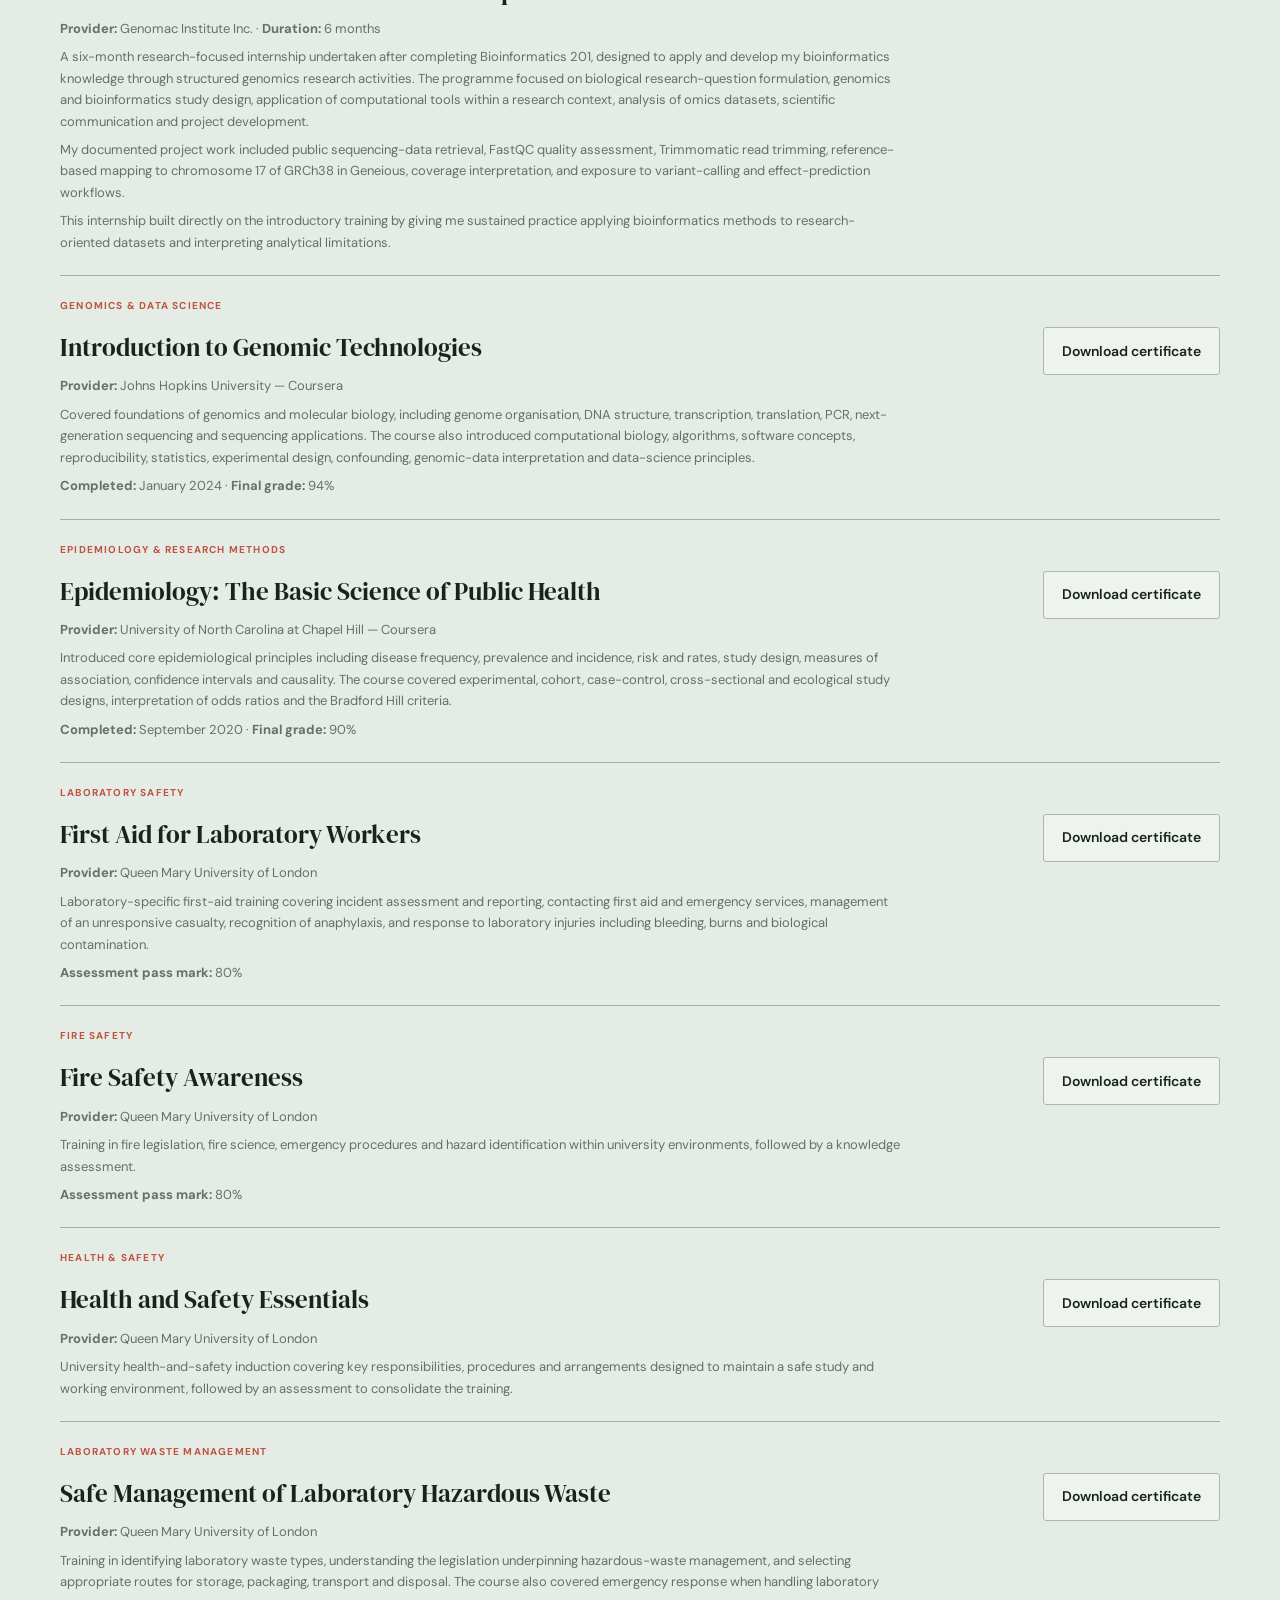
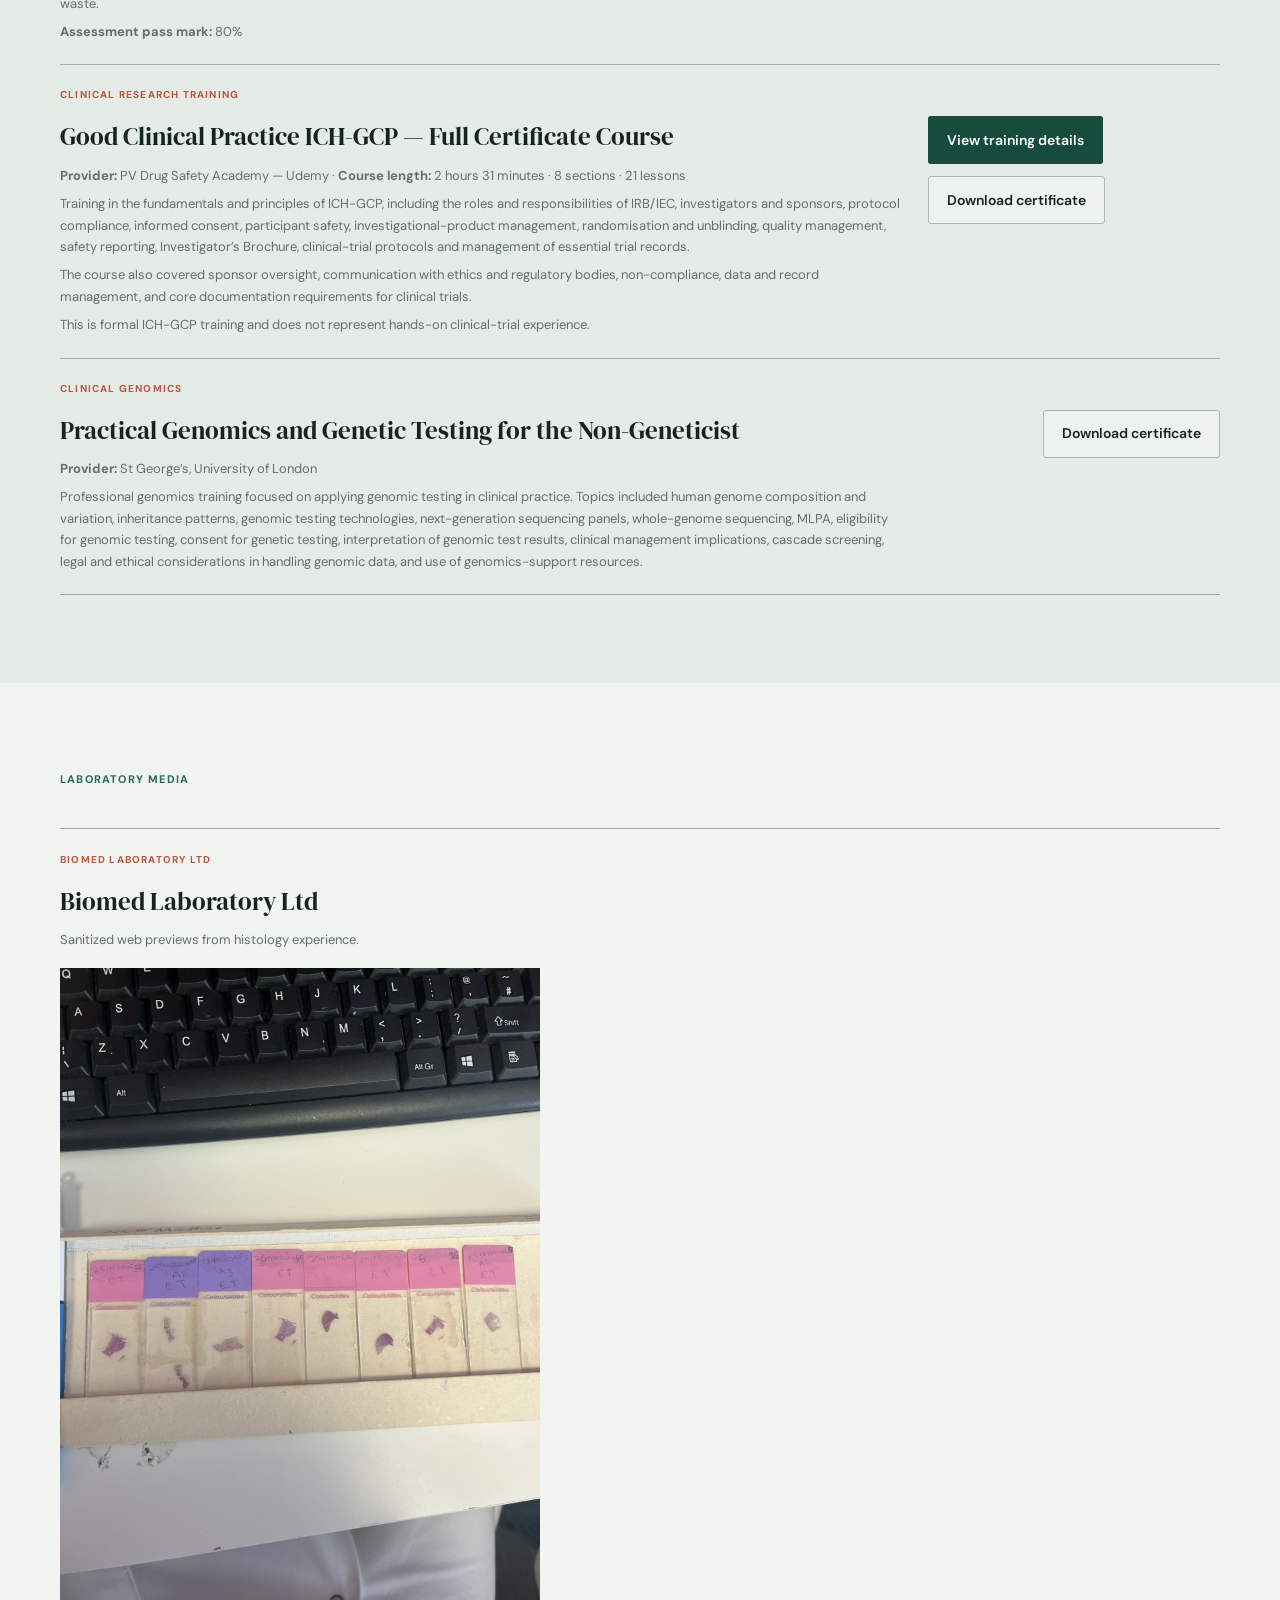
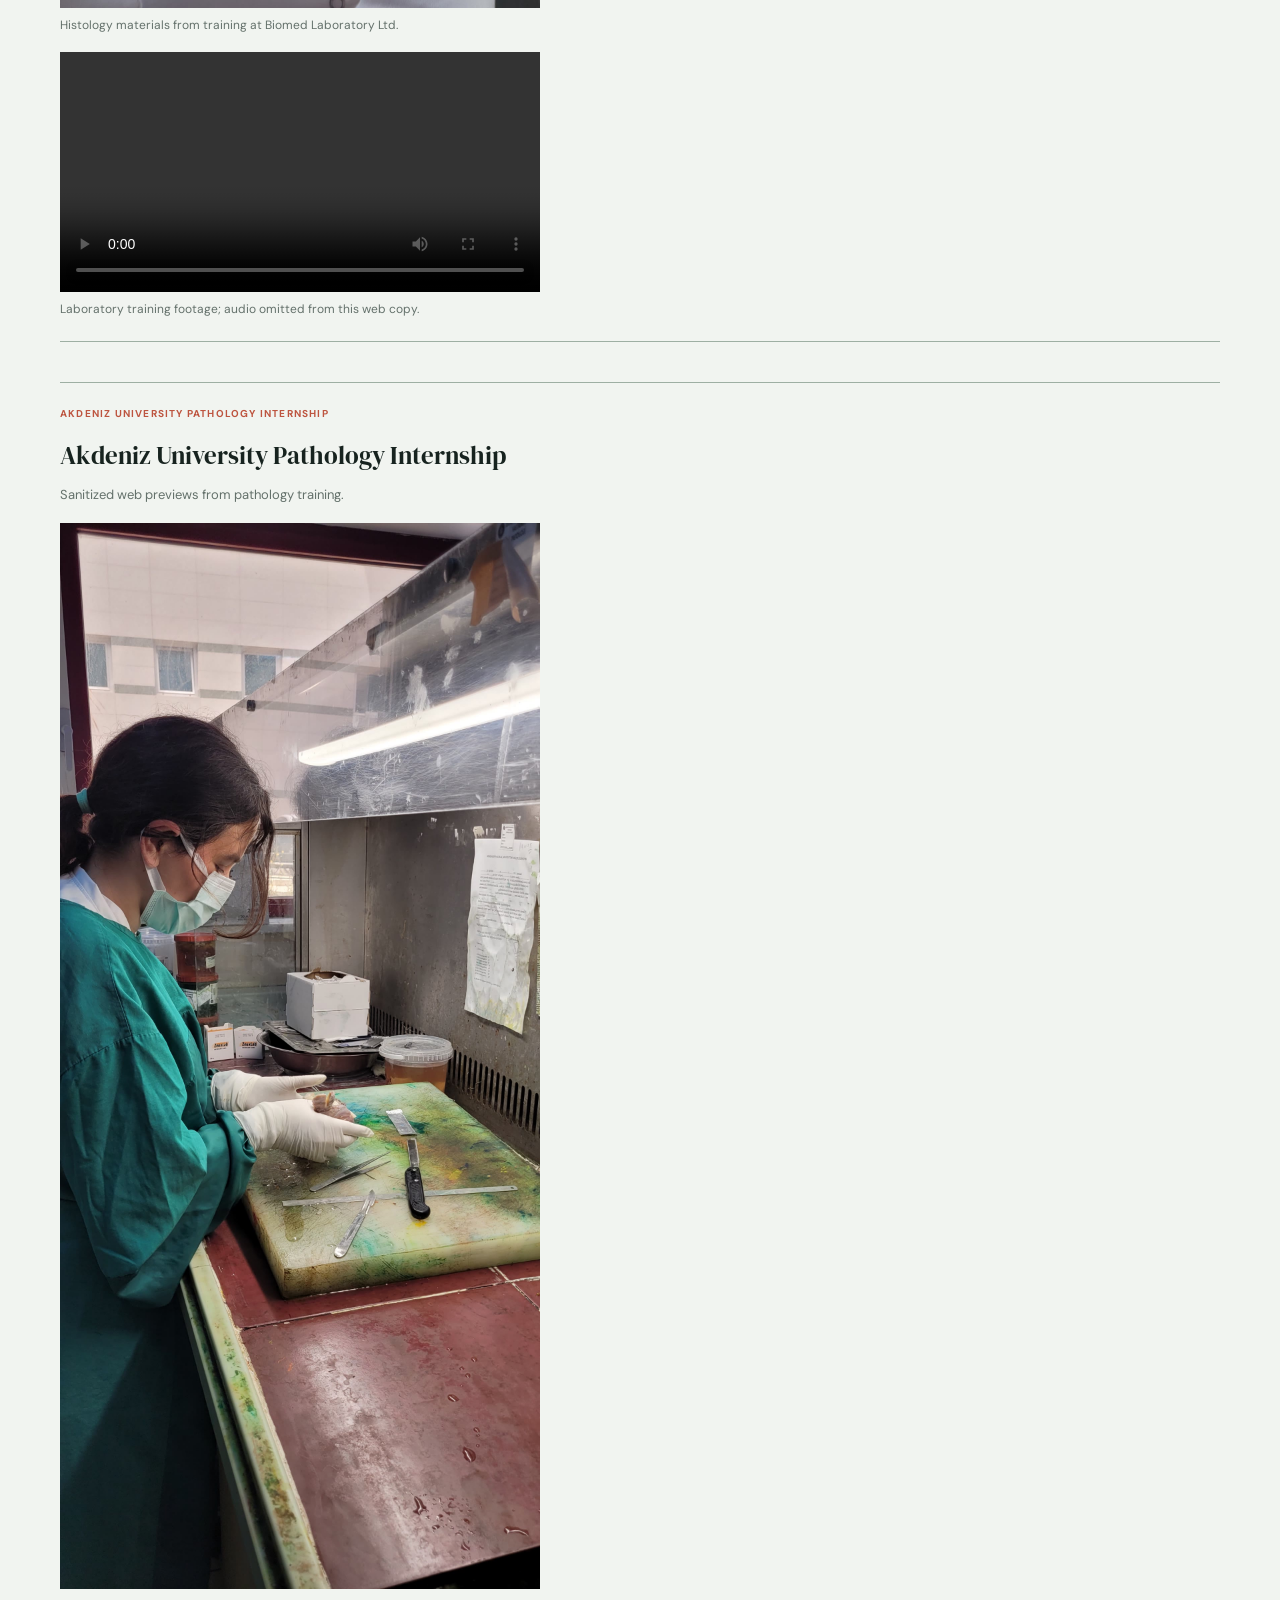
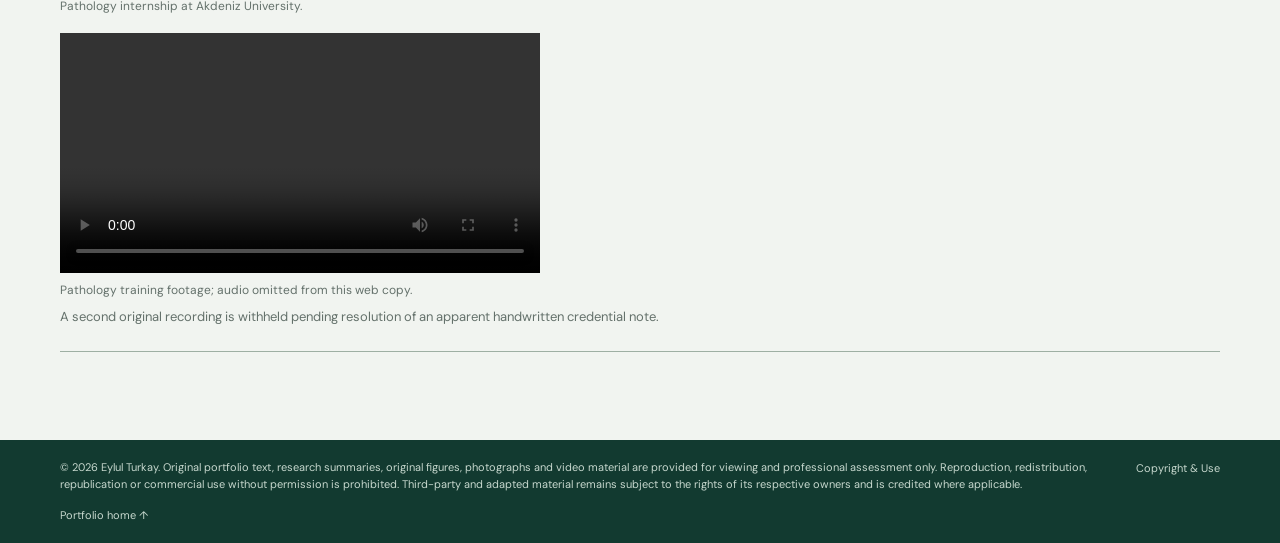
==== commit 79f7826e: "Refine research profile methods and outputs Co-authored-by: Copilot <223556219+Copilot@users.noreply" ====
--- a/archive.html
+++ b/archive.html
@@ -252,7 +252,6 @@
 								<p>A six-month research-focused internship undertaken after completing Bioinformatics 201, designed to apply and develop my bioinformatics knowledge through structured genomics research activities. The programme focused on biological research-question formulation, genomics and bioinformatics study design, application of computational tools within a research context, analysis of omics datasets, scientific communication and project development.</p>
 								<p>My documented project work included public sequencing-data retrieval, FastQC quality assessment, Trimmomatic read trimming, reference-based mapping to chromosome 17 of GRCh38 in Geneious, coverage interpretation, and exposure to variant-calling and effect-prediction workflows.</p>
 								<p>This internship built directly on the introductory training by giving me sustained practice applying bioinformatics methods to research-oriented datasets and interpreting analytical limitations.</p>
-								<p class="archive-note">No separate Genomac internship certificate file is present among the available repository files, so no download is linked.</p>
 							</div>
 						</div>
 					</article>
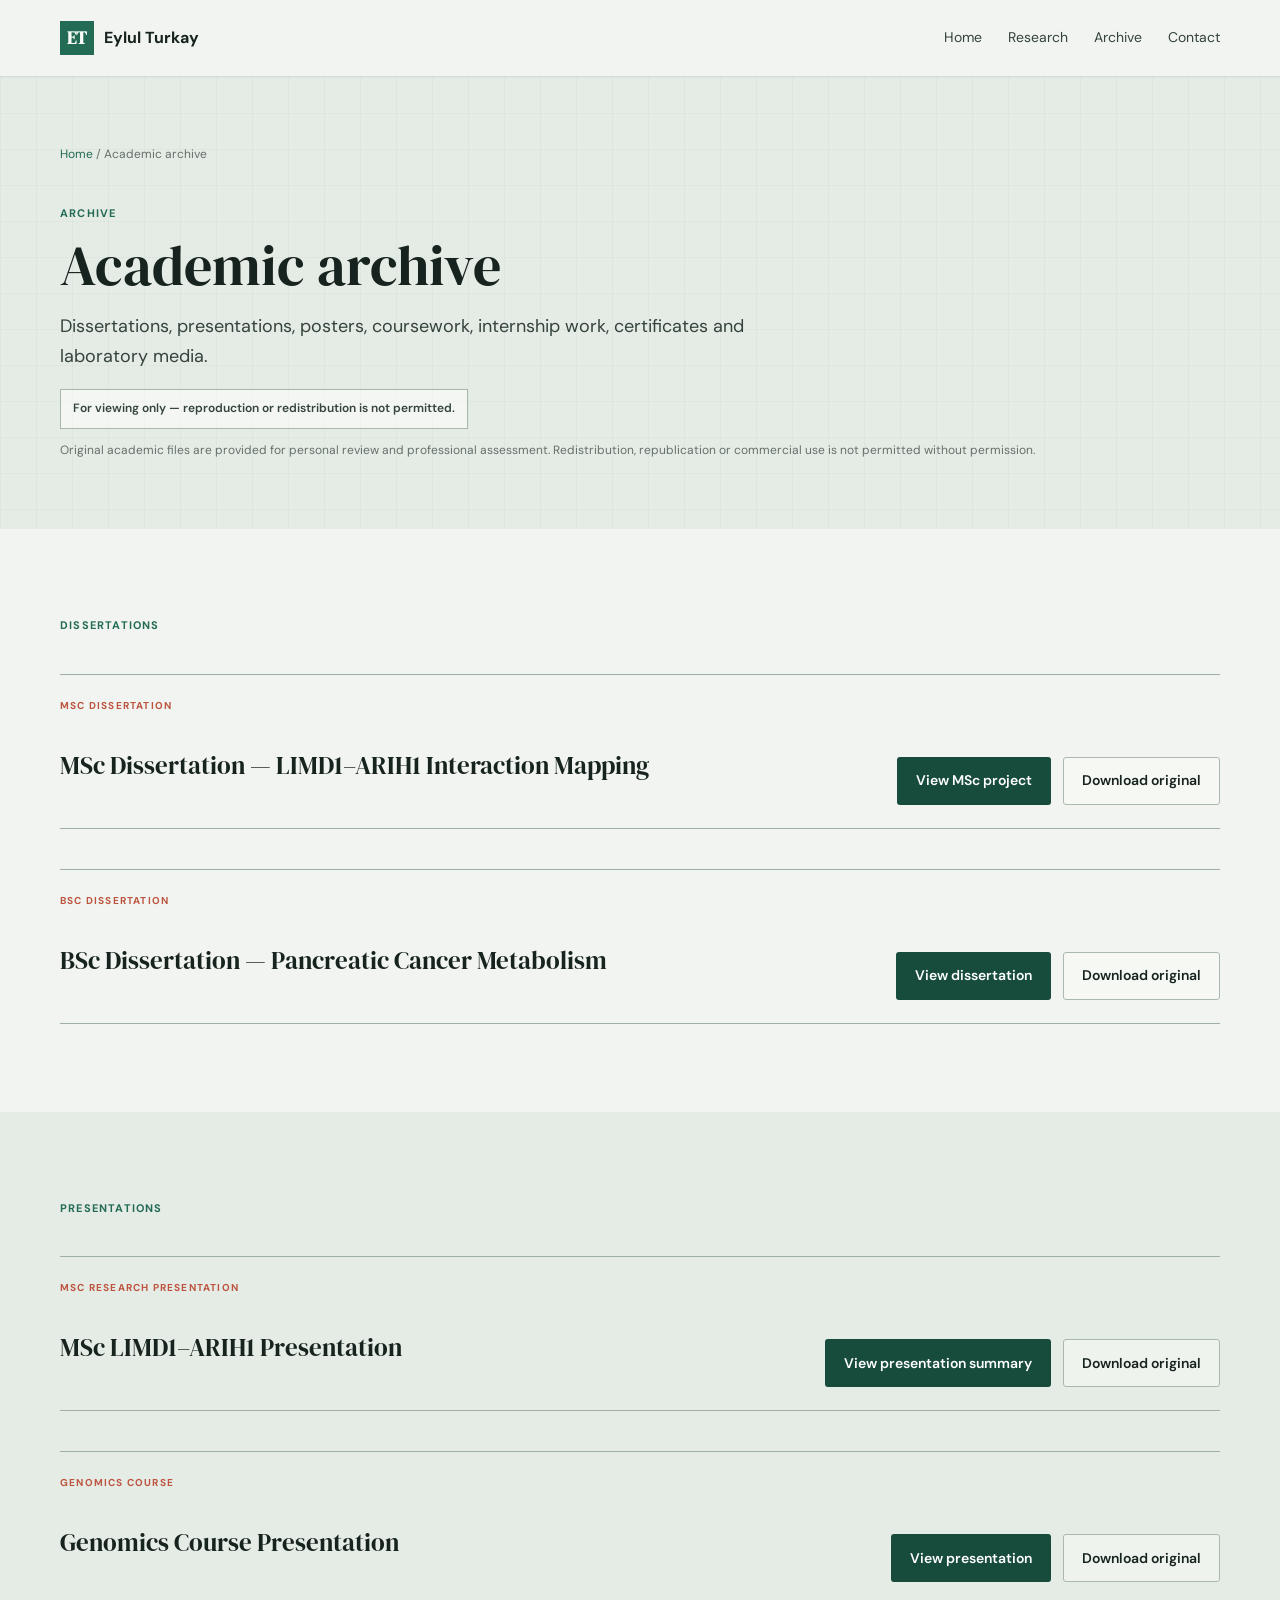
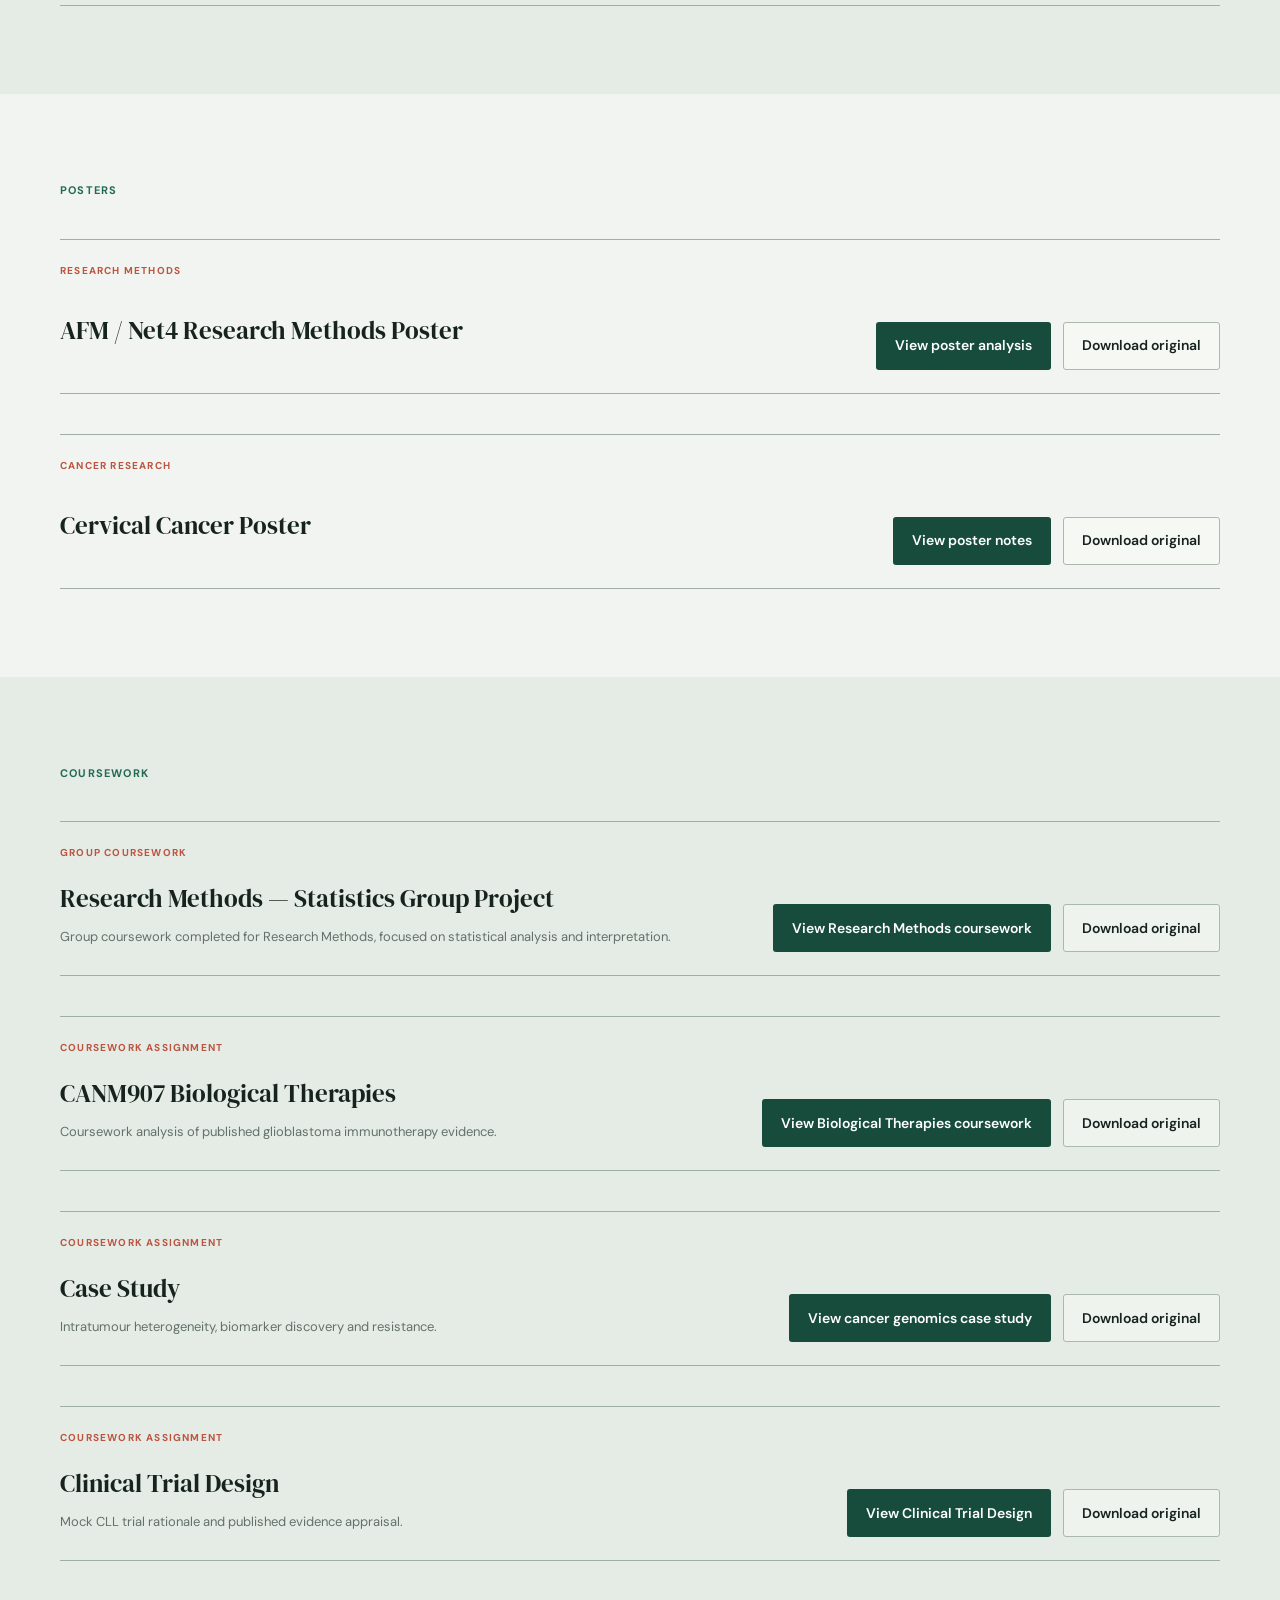
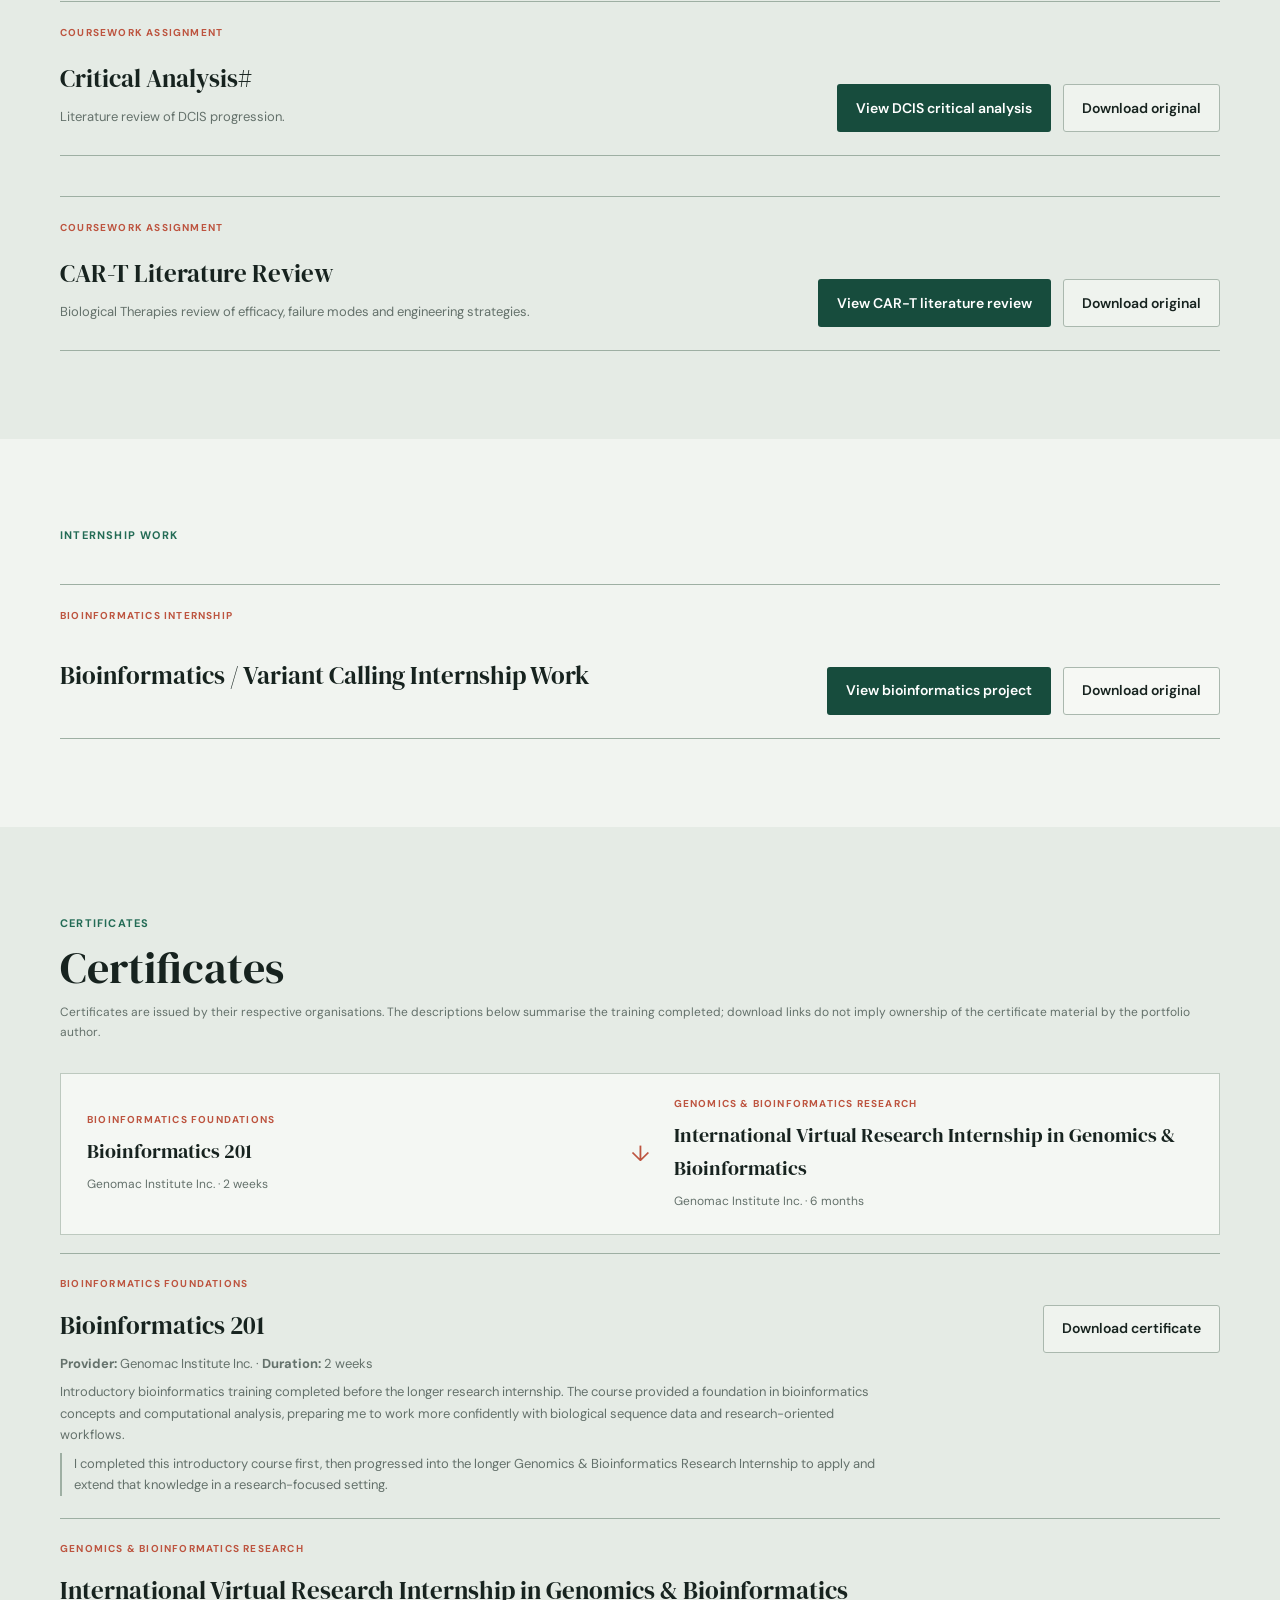
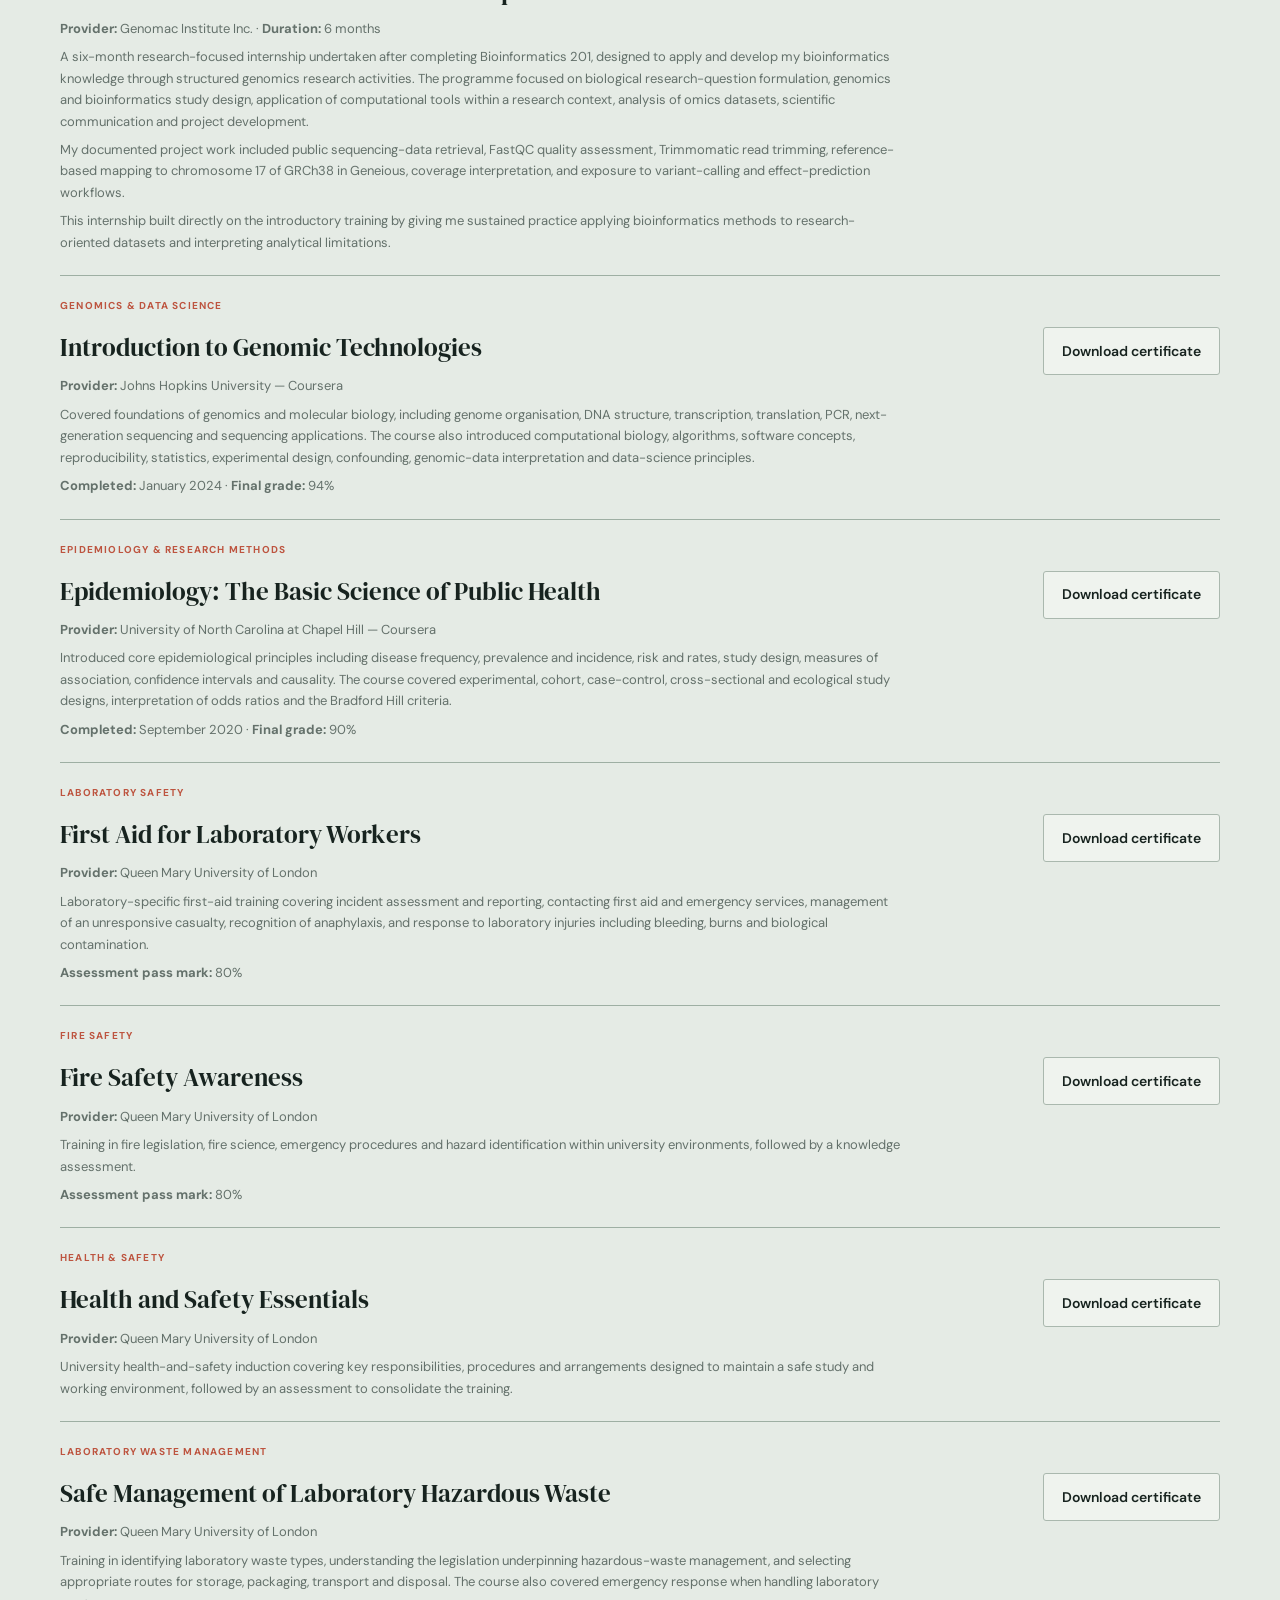
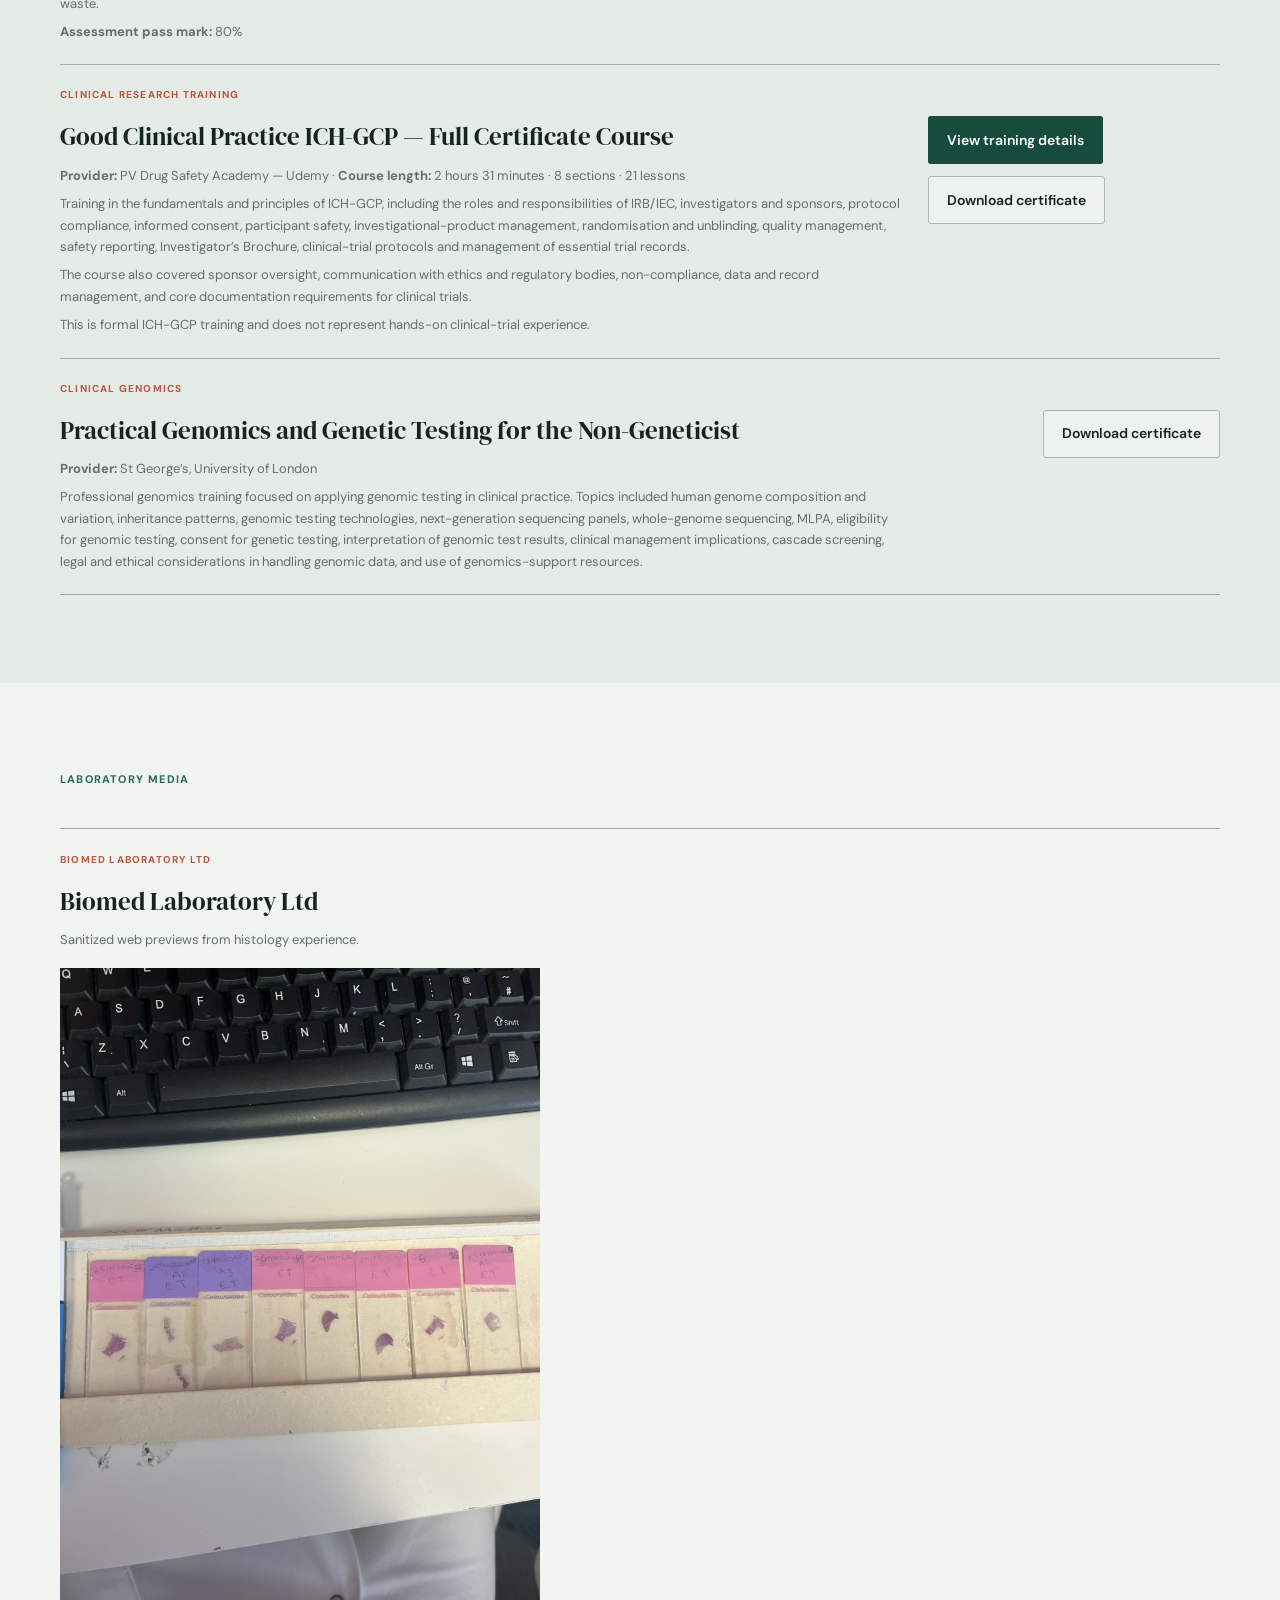
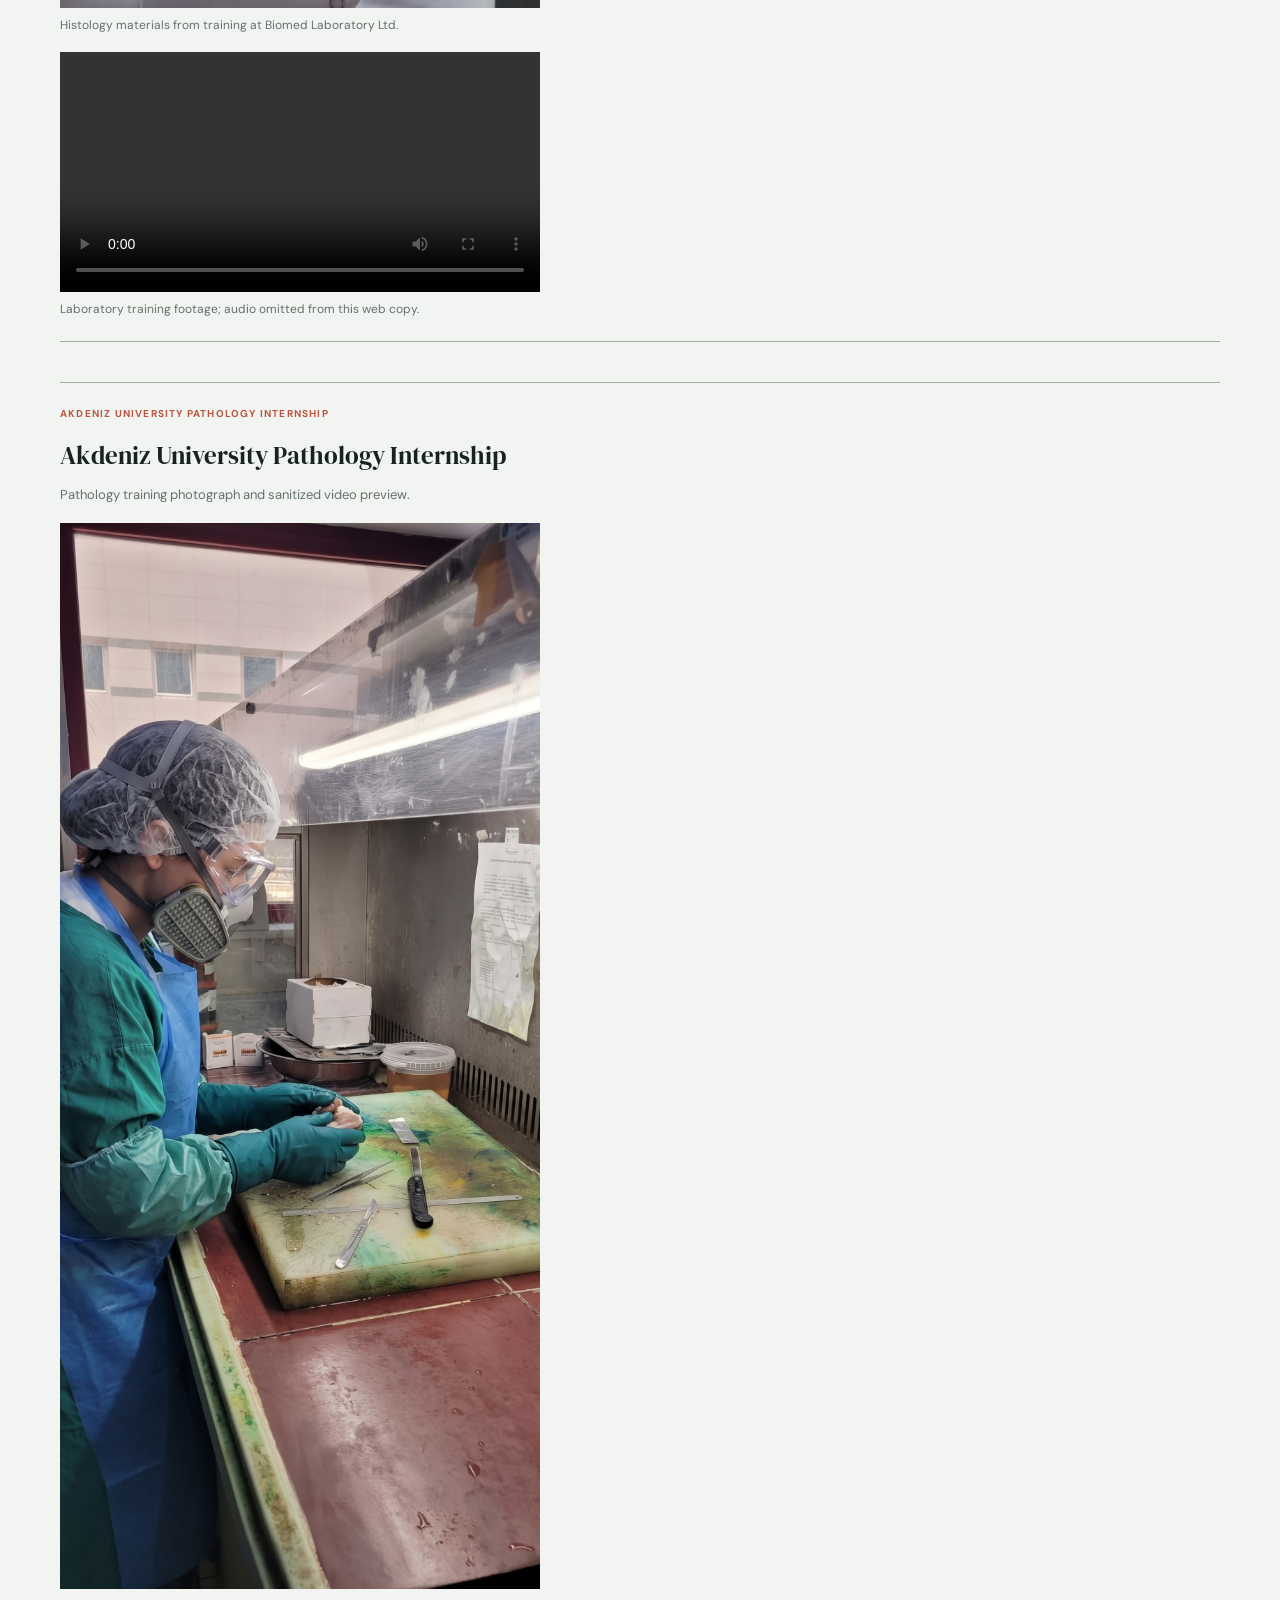
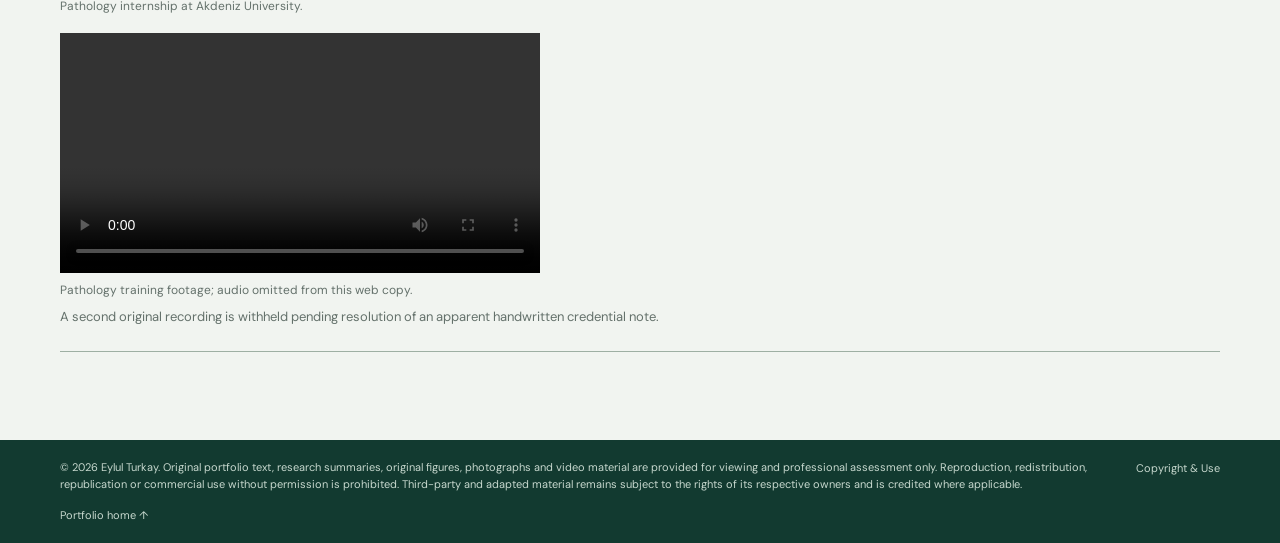
==== commit 685d4c66: "Publish updated Akdeniz pathology photograph Co-authored-by: Copilot <223556219+Copilot@users.norepl" ====
--- a/archive.html
+++ b/archive.html
@@ -382,9 +382,9 @@
 					<div class="publication-detail">
 						<div>
 							<h3>Akdeniz University Pathology Internship</h3>
-							<p>Sanitized web previews from pathology training.</p>
+							<p>Pathology training photograph and sanitized video preview.</p>
 							<figure data-protected-media>
-								<img src="assets/previews/pathology-internship.jpg" alt="Photograph documenting pathology internship training at Akdeniz University." loading="lazy" draggable="false" />
+								<img src="assets/images/20230612_140230.jpg" alt="Photograph documenting pathology internship training at Akdeniz University." loading="lazy" draggable="false" />
 								<figcaption>Pathology internship at Akdeniz University.</figcaption>
 							</figure>
 							<figure data-protected-media>
--- a/styles.css
+++ b/styles.css
@@ -71,7 +71,7 @@
 .hero h1 em { color: var(--green); font-style: normal; }
 .hero-text { max-width: 560px; margin: 0; color: var(--ink-soft); font-size: 18px; line-height: 1.6; }
 .hero-actions { display: flex; flex-wrap: wrap; gap: 12px; margin-top: 30px; }
-.button { min-height: 48px; display: inline-flex; align-items: center; justify-content: center; gap: 12px; padding: 0 18px; border: 1px solid transparent; border-radius: 3px; font-size: 14px; font-weight: 600; transition: background 160ms ease, color 160ms ease, border-color 160ms ease; }
+.button { min-height: 48px; display: inline-flex; align-items: center; justify-content: center; gap: 12px; padding: 0 18px; border: 1px solid transparent; border-radius: 3px; font-size: 14px; font-weight: 600; line-height: 1.2; transition: background 160ms ease, color 160ms ease, border-color 160ms ease; }
 .button-primary { background: var(--green-dark); color: white; }
 .button-primary:hover { background: var(--green); }
 .button-outline { border-color: #aab8ae; background: rgba(251, 252, 249, 0.45); }
@@ -130,6 +130,18 @@
 .experience-kicker { color: var(--muted); font-size: 9px; }
 .experience-item h3 { margin: 5px 0 0; font-size: 17px; }
 .experience-item > p:last-child { max-width: 520px; margin: 0; color: var(--ink-soft); font-size: 13px; }
+.education-list { margin-top: 42px; border-top: 1px solid var(--line); }
+.education-entry { display: grid; grid-template-columns: 42px minmax(0, 1fr); gap: 24px; align-items: start; padding: 25px 0; border-bottom: 1px solid var(--line); }
+.education-entry h3 { margin: 5px 0 0; font-size: 19px; }
+.education-main > p { max-width: 820px; margin: 9px 0 0; color: var(--ink-soft); font-size: 13px; line-height: 1.6; }
+.education-main > .education-institution { margin-top: 4px; color: var(--muted); font-weight: 600; }
+.education-main > .education-award { margin-top: 5px; color: var(--green); font-weight: 700; }
+.education-results { max-width: 780px; margin-top: 17px; }
+.education-results h4 { margin: 0 0 8px; color: var(--muted); font-size: 10px; font-weight: 700; letter-spacing: 0.6px; text-transform: uppercase; }
+.education-results ul { display: grid; grid-template-columns: repeat(2, minmax(0, 1fr)); gap: 5px 16px; margin: 0; padding: 0; list-style: none; }
+.education-results li { display: flex; justify-content: space-between; gap: 12px; padding: 5px 0; border-bottom: 1px solid #d5ded6; color: var(--ink-soft); font-size: 11px; }
+.education-results li strong { flex-shrink: 0; color: var(--ink); }
+.education-actions { margin-top: 16px; }
 
 .skills-section { background: var(--paper-deep); }
 .skills-grid { display: grid; grid-template-columns: repeat(2, minmax(0, 1fr)); gap: 28px 54px; margin-top: 42px; }
@@ -230,6 +242,8 @@
 	.project-summary { min-height: 0; }
 	.experience-item { grid-template-columns: 28px 1fr; gap: 7px 14px; }
 	.experience-item > p:last-child { grid-column: 2; }
+	.education-entry { grid-template-columns: 28px minmax(0, 1fr); gap: 7px 14px; }
+	.education-results ul { grid-template-columns: 1fr; }
 	.skills-grid { grid-template-columns: 1fr; gap: 25px; margin-top: 30px; }
 	.publication-detail { align-items: flex-start; flex-direction: column; gap: 12px; }
 	.training-progression { grid-template-columns: 1fr; gap: 14px; padding: 18px; }
